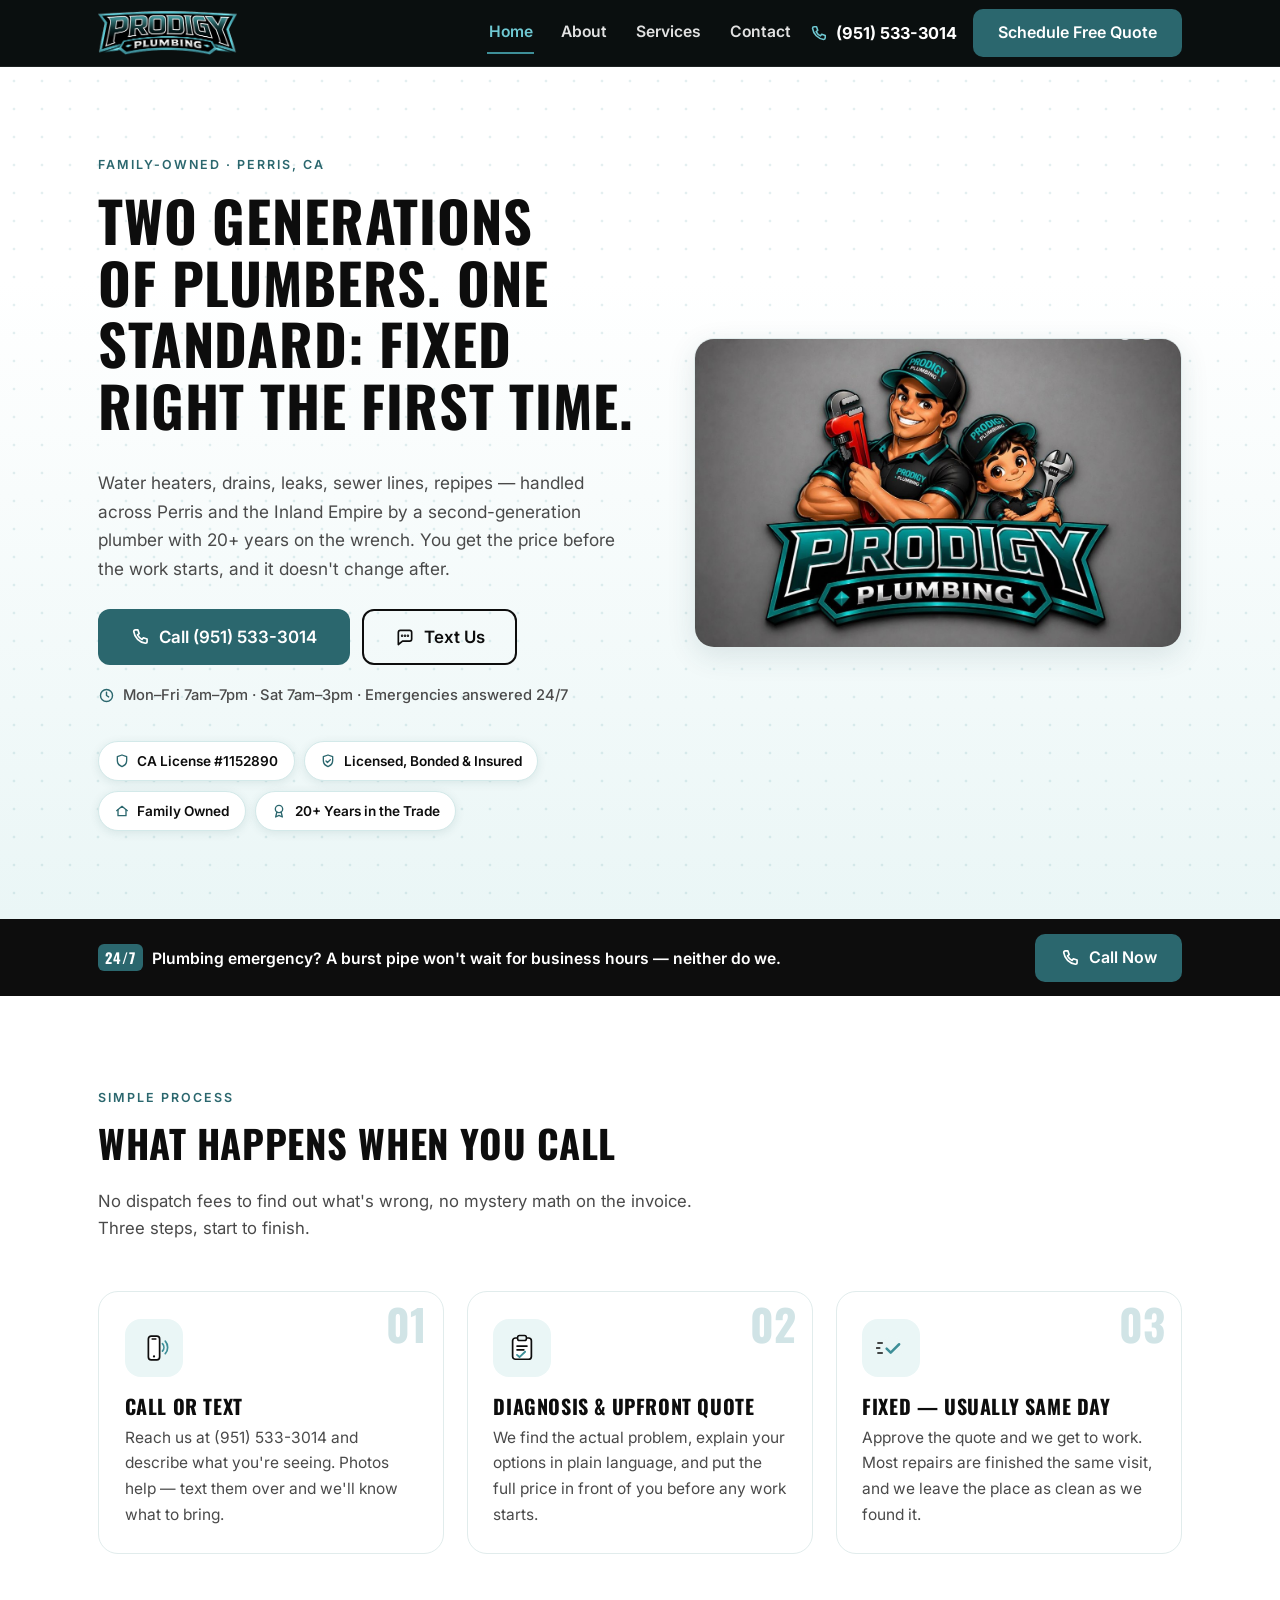
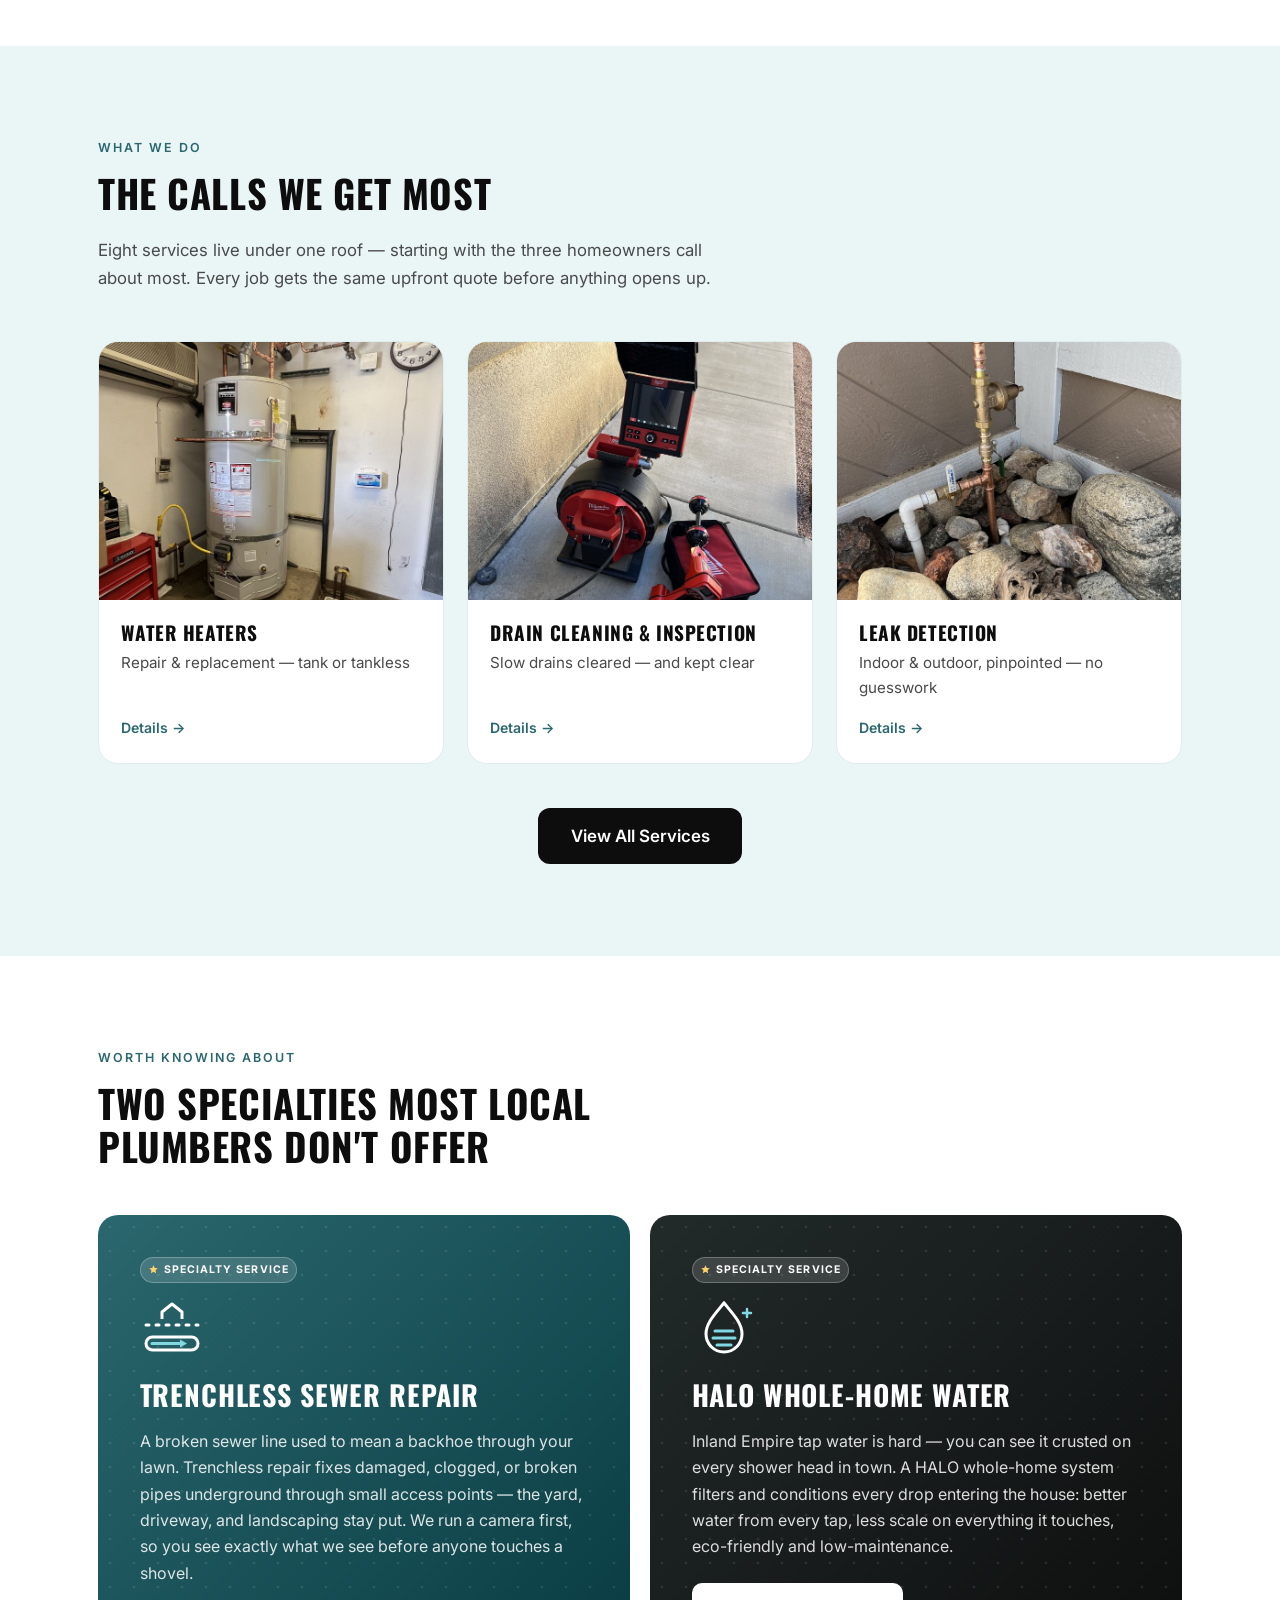
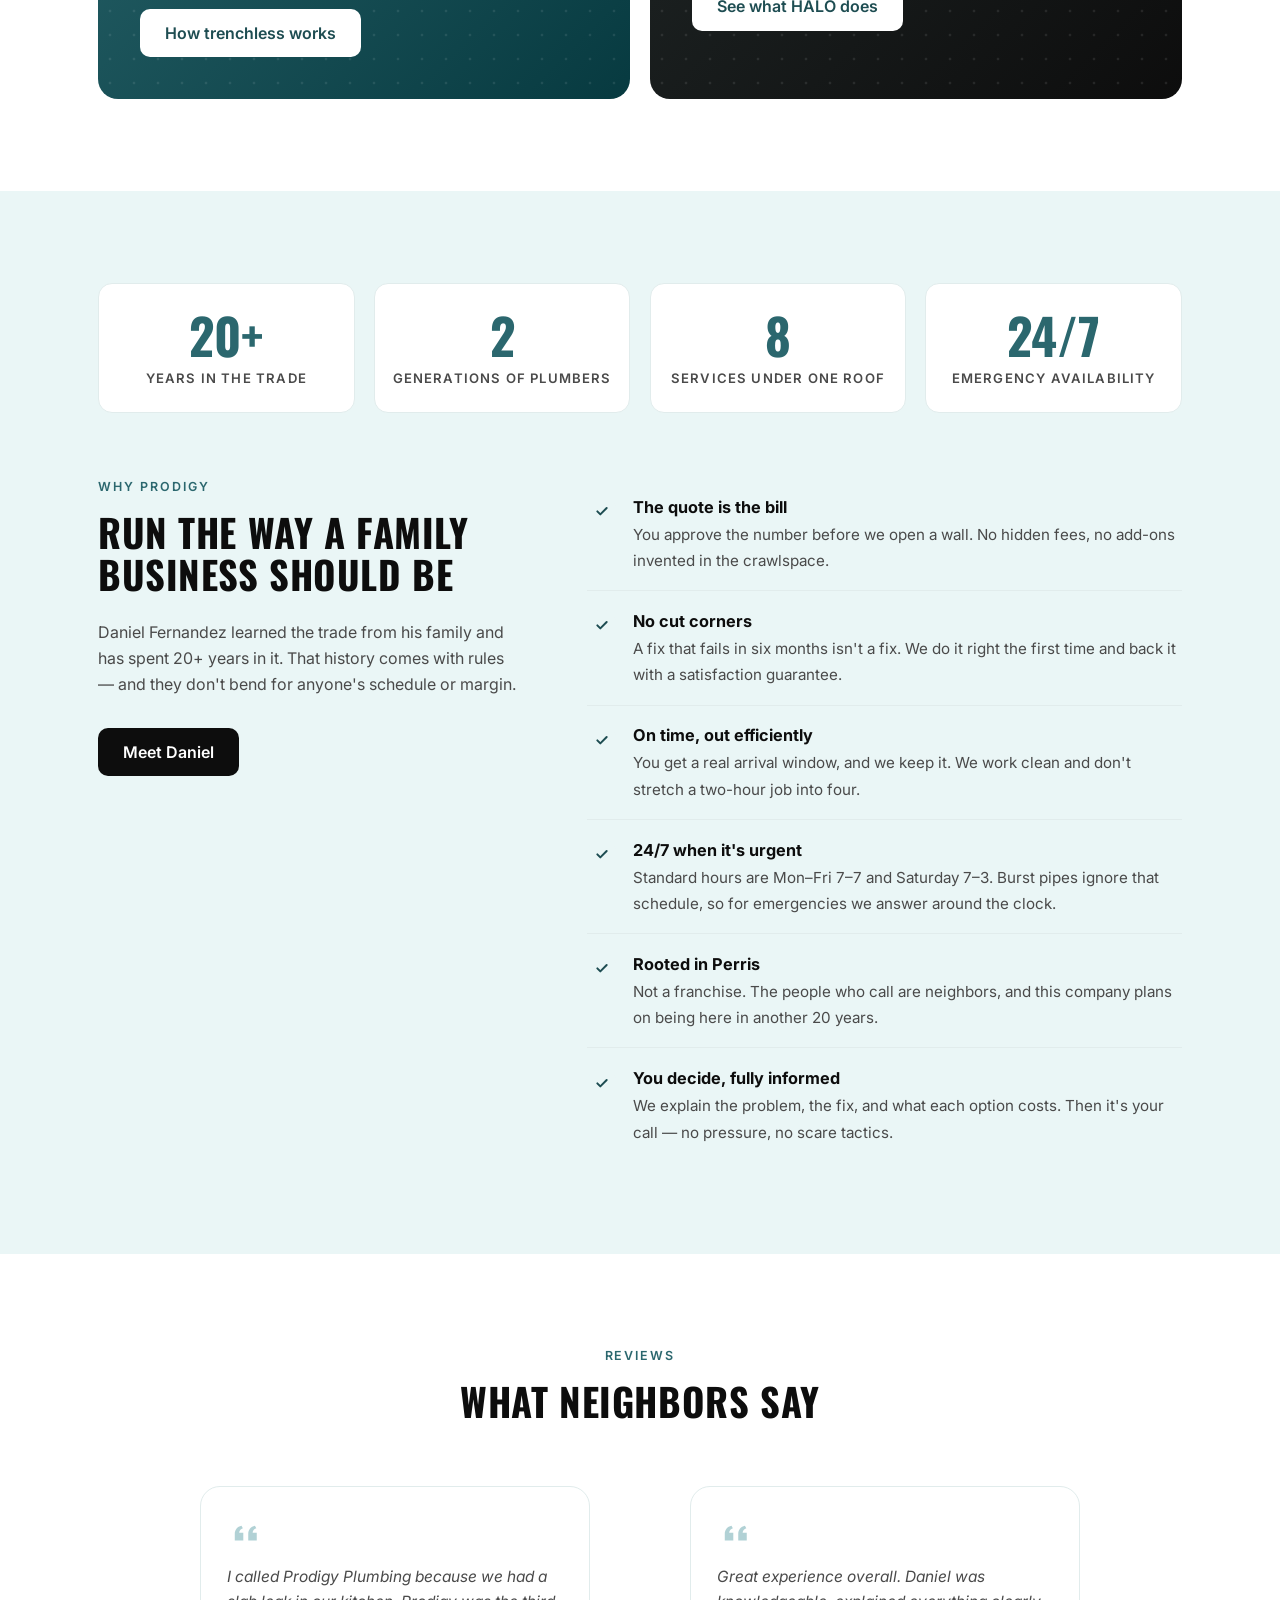
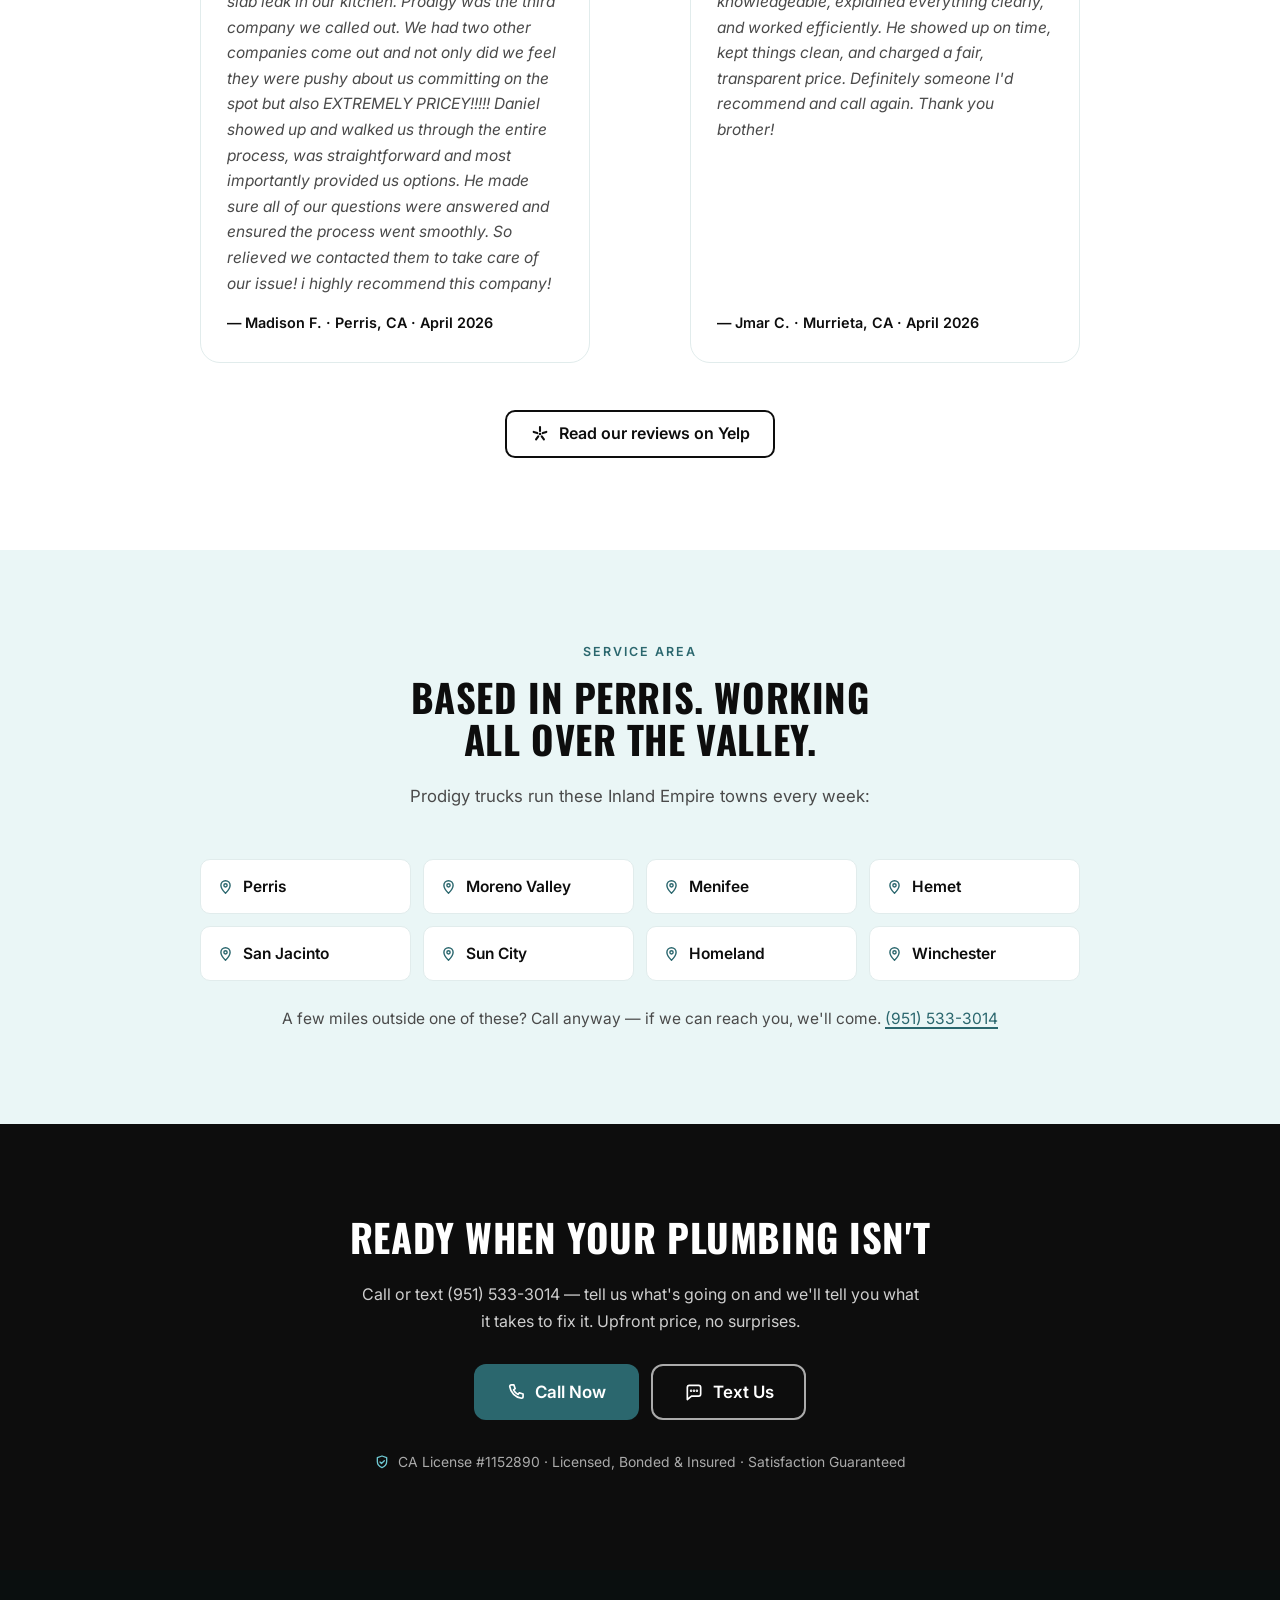
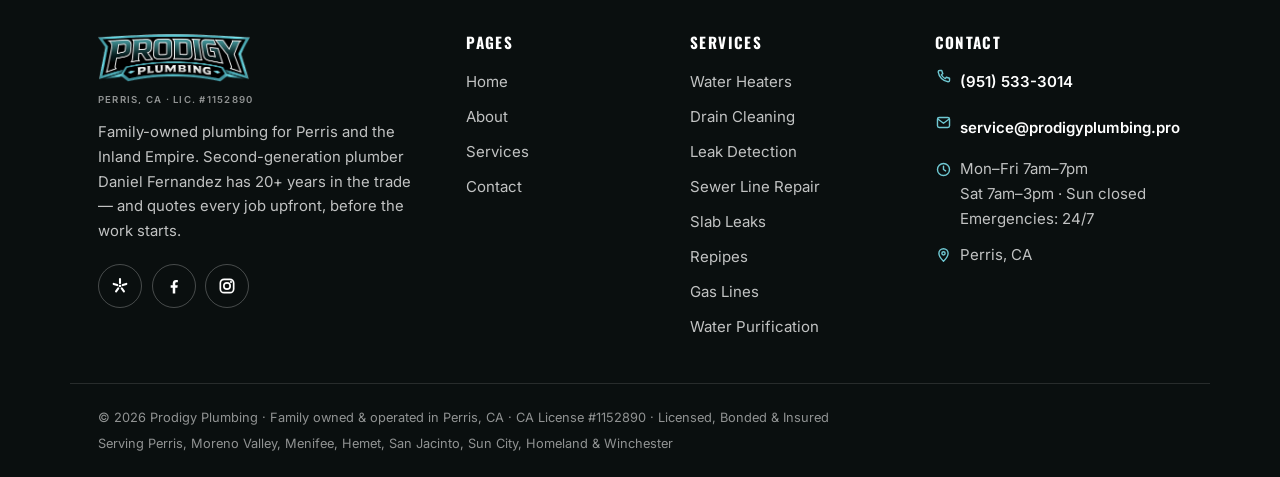
==== index.html @ 30e6ce86 "Replace hero SVG illustration with real mascot artwork; fix remaining light-blue spots Co-Authored-B" ====
<!doctype html>
<html lang="en" class="no-js">
<head>
  <meta charset="utf-8">
  <meta name="viewport" content="width=device-width, initial-scale=1">
  <script>document.documentElement.className = document.documentElement.className.replace(/\bno-js\b/, "js");</script>
  <title>Prodigy Plumbing | Plumber in Perris, CA &amp; the Inland Empire</title>
  <meta name="description" content="Family-owned plumbing in Perris, CA. Water heaters, drain cleaning, leak detection, trenchless sewer repair &amp; more across the Inland Empire. Upfront pricing, CA Lic. #1152890. Call or text (951) 533-3014.">
  <link rel="canonical" href="https://prodigyplumbing.pro/">
  <meta property="og:type" content="website">
  <meta property="og:site_name" content="Prodigy Plumbing">
  <meta property="og:title" content="Prodigy Plumbing | Plumber in Perris, CA &amp; the Inland Empire">
  <meta property="og:description" content="Family-owned plumbing in Perris, CA. Water heaters, drains, leaks, trenchless sewer repair &amp; HALO water systems. Upfront pricing. Call or text (951) 533-3014.">
  <meta property="og:url" content="https://prodigyplumbing.pro/">
  <meta property="og:image" content="https://prodigyplumbing.pro/assets/logo.png">
  <meta name="twitter:card" content="summary">
  <meta name="theme-color" content="#0a0f0f">
  <link rel="icon" type="image/svg+xml" href="assets/favicon.svg">
  <link rel="preconnect" href="https://fonts.googleapis.com">
  <link rel="preconnect" href="https://fonts.gstatic.com" crossorigin>
  <link href="https://fonts.googleapis.com/css2?family=Inter:wght@400;500;600&amp;family=Oswald:wght@700&amp;display=swap" rel="stylesheet">
  <link rel="stylesheet" href="assets/css/styles.css">
  <script src="assets/js/main.js" defer></script>
  <script type="application/ld+json">
  {
    "@context": "https://schema.org",
    "@type": "Plumber",
    "@id": "https://prodigyplumbing.pro/#business",
    "name": "Prodigy Plumbing",
    "url": "https://prodigyplumbing.pro/",
    "telephone": "+1-951-533-3014",
    "email": "service@prodigyplumbing.pro",
    "image": "https://prodigyplumbing.pro/assets/logo.png",
    "logo": "https://prodigyplumbing.pro/assets/logo.png",
    "description": "Family-owned plumbing company in Perris, CA. Second-generation plumber Daniel Fernandez brings 20+ years of experience to water heaters, drain cleaning, leak detection, trenchless sewer repair, slab leaks, repipes, gas lines, and HALO whole-home water purification across the Inland Empire. Licensed, bonded & insured. 24/7 emergency availability.",
    "founder": { "@type": "Person", "name": "Daniel Fernandez" },
    "address": {
      "@type": "PostalAddress",
      "addressLocality": "Perris",
      "addressRegion": "CA",
      "addressCountry": "US"
    },
    "areaServed": [
      { "@type": "City", "name": "Perris" },
      { "@type": "City", "name": "Moreno Valley" },
      { "@type": "City", "name": "Menifee" },
      { "@type": "City", "name": "Hemet" },
      { "@type": "City", "name": "San Jacinto" },
      { "@type": "City", "name": "Sun City" },
      { "@type": "City", "name": "Homeland" },
      { "@type": "City", "name": "Winchester" }
    ],
    "openingHoursSpecification": [
      {
        "@type": "OpeningHoursSpecification",
        "dayOfWeek": ["Monday", "Tuesday", "Wednesday", "Thursday", "Friday"],
        "opens": "07:00",
        "closes": "19:00"
      },
      {
        "@type": "OpeningHoursSpecification",
        "dayOfWeek": "Saturday",
        "opens": "07:00",
        "closes": "15:00"
      }
    ],
    "identifier": {
      "@type": "PropertyValue",
      "name": "California Contractor License",
      "value": "1152890"
    },
    "sameAs": [
      "https://yelp.to/4Vf3LQ-yhP",
      "https://www.facebook.com/profile.php?id=61567606203307",
      "https://www.instagram.com/_prodigy_plumbing"
    ]
  }
  </script>
</head>
<body>
<a class="skip-link" href="#main">Skip to content</a>

<header class="site-header">
  <div class="container header-inner">
    <a class="brand" href="index.html">
      <span class="brand-badge"><img class="brand-logo" src="assets/logo.png" alt="Prodigy Plumbing logo" width="114" height="36" onload="this.closest('.brand').classList.add('has-logo')"></span>
      <svg class="brand-mark" viewBox="0 0 40 40" role="img" aria-hidden="true" focusable="false"><path d="M20 3c6.5 8 11.5 14.4 11.5 21A11.5 11.5 0 1 1 8.5 24C8.5 17.4 13.5 11 20 3z" fill="#3e8f98"/><path d="M15.5 24.5a5 5 0 0 0 4.5 5" fill="none" stroke="#EAF6F6" stroke-width="2.6" stroke-linecap="round"/></svg>
      <span class="brand-text">
        <span class="brand-name">Prodigy <b>Plumbing</b></span>
        <span class="brand-sub">Perris, CA · Lic. #1152890</span>
      </span>
    </a>

    <nav class="site-nav" id="site-nav" aria-label="Main navigation">
      <ul>
        <li><a class="nav-link" href="index.html" aria-current="page">Home</a></li>
        <li><a class="nav-link" href="about.html">About</a></li>
        <li><a class="nav-link" href="services.html">Services</a></li>
        <li><a class="nav-link" href="contact.html">Contact</a></li>
      </ul>
      <div class="nav-cta-group">
        <a class="btn btn--teal btn--lg" href="tel:9515333014">
          <svg viewBox="0 0 24 24" fill="none" stroke="currentColor" stroke-width="2" stroke-linecap="round" stroke-linejoin="round" aria-hidden="true"><path d="M6.5 3.5h3l1.5 4.5-2 1.5a12.5 12.5 0 0 0 5.5 5.5l1.5-2 4.5 1.5v3a2 2 0 0 1-2 2A16.5 16.5 0 0 1 4.5 5.5a2 2 0 0 1 2-2z"/></svg>
          Call (951) 533-3014
        </a>
        <a class="btn btn--ghost btn--lg" href="contact.html#get-quote">Schedule Free Quote</a>
      </div>
    </nav>

    <a class="header-phone" href="tel:9515333014">
      <svg viewBox="0 0 24 24" fill="none" stroke="currentColor" stroke-width="2" stroke-linecap="round" stroke-linejoin="round" aria-hidden="true"><path d="M6.5 3.5h3l1.5 4.5-2 1.5a12.5 12.5 0 0 0 5.5 5.5l1.5-2 4.5 1.5v3a2 2 0 0 1-2 2A16.5 16.5 0 0 1 4.5 5.5a2 2 0 0 1 2-2z"/></svg>
      (951) 533-3014
    </a>
    <a class="btn btn--teal header-quote" href="contact.html#get-quote">Schedule Free Quote</a>
    <a class="header-phone--mobile" href="tel:9515333014" aria-label="Call Prodigy Plumbing at (951) 533-3014">
      <svg viewBox="0 0 24 24" fill="none" stroke="currentColor" stroke-width="2" stroke-linecap="round" stroke-linejoin="round" aria-hidden="true"><path d="M6.5 3.5h3l1.5 4.5-2 1.5a12.5 12.5 0 0 0 5.5 5.5l1.5-2 4.5 1.5v3a2 2 0 0 1-2 2A16.5 16.5 0 0 1 4.5 5.5a2 2 0 0 1 2-2z"/></svg>
    </a>
    <button class="nav-toggle" type="button" aria-expanded="false" aria-controls="site-nav">
      <span class="bar"></span><span class="bar"></span><span class="bar"></span>
      <span class="visually-hidden">Menu</span>
    </button>
  </div>
</header>

<main id="main">

  <!-- 1. Hero -->
  <section class="hero">
    <div class="container hero-grid">
      <div>
        <span class="eyebrow">Family-owned · Perris, CA</span>
        <h1>Two generations of plumbers. One standard: fixed right the first time.</h1>
        <p class="hero-sub">Water heaters, drains, leaks, sewer lines, repipes — handled across Perris and the Inland Empire by a second-generation plumber with 20+ years on the wrench. You get the price before the work starts, and it doesn't change after.</p>
        <div class="hero-ctas">
          <a class="btn btn--teal btn--lg" href="tel:9515333014">
            <svg viewBox="0 0 24 24" fill="none" stroke="currentColor" stroke-width="2" stroke-linecap="round" stroke-linejoin="round" aria-hidden="true"><path d="M6.5 3.5h3l1.5 4.5-2 1.5a12.5 12.5 0 0 0 5.5 5.5l1.5-2 4.5 1.5v3a2 2 0 0 1-2 2A16.5 16.5 0 0 1 4.5 5.5a2 2 0 0 1 2-2z"/></svg>
            Call (951) 533-3014
          </a>
          <a class="btn btn--ghost btn--lg" href="sms:9515333014">
            <svg viewBox="0 0 24 24" fill="none" stroke="currentColor" stroke-width="2" stroke-linecap="round" stroke-linejoin="round" aria-hidden="true"><path d="M20 14.5a2.5 2.5 0 0 1-2.5 2.5H9l-5 4V6.5A2.5 2.5 0 0 1 6.5 4h11A2.5 2.5 0 0 1 20 6.5z"/><circle cx="8.5" cy="10.5" r="0.5" fill="currentColor"/><circle cx="12" cy="10.5" r="0.5" fill="currentColor"/><circle cx="15.5" cy="10.5" r="0.5" fill="currentColor"/></svg>
            Text Us
          </a>
        </div>
        <p class="hero-hours">
          <svg viewBox="0 0 24 24" fill="none" stroke="currentColor" stroke-width="2" stroke-linecap="round" stroke-linejoin="round" aria-hidden="true"><circle cx="12" cy="12" r="8.5"/><path d="M12 7.5V12l3 2"/></svg>
          Mon–Fri 7am–7pm · Sat 7am–3pm · Emergencies answered 24/7
        </p>
        <ul class="trust-row" role="list">
          <li class="trust-badge"><svg viewBox="0 0 24 24" fill="none" stroke="currentColor" stroke-width="2" stroke-linecap="round" stroke-linejoin="round" aria-hidden="true"><path d="M12 3l7 2.6v5.8c0 4.4-3 7.6-7 9-4-1.4-7-4.6-7-9V5.6z"/></svg>CA License #1152890</li>
          <li class="trust-badge"><svg viewBox="0 0 24 24" fill="none" stroke="currentColor" stroke-width="2" stroke-linecap="round" stroke-linejoin="round" aria-hidden="true"><path d="M12 3l7 2.6v5.8c0 4.4-3 7.6-7 9-4-1.4-7-4.6-7-9V5.6z"/><path d="M9 12l2.2 2.2L15.5 10"/></svg>Licensed, Bonded &amp; Insured</li>
          <li class="trust-badge"><svg viewBox="0 0 24 24" fill="none" stroke="currentColor" stroke-width="2" stroke-linecap="round" stroke-linejoin="round" aria-hidden="true"><path d="M4 11.5 12 5l8 6.5"/><path d="M6 10.5V19h12v-8.5"/></svg>Family Owned</li>
          <li class="trust-badge"><svg viewBox="0 0 24 24" fill="none" stroke="currentColor" stroke-width="2" stroke-linecap="round" stroke-linejoin="round" aria-hidden="true"><circle cx="12" cy="9" r="5.5"/><path d="M8.8 13.5 7 21l5-2.5 5 2.5-1.8-7.5"/></svg>20+ Years in the Trade</li>
        </ul>
      </div>

      <div class="hero-art hero-art--photo">
        <img src="assets/photos/home.jpg" alt="The Prodigy Plumbing mascot artwork — a father-and-son plumber duo holding wrenches, above the Prodigy Plumbing wordmark" width="1200" height="759">
      </div>
    </div>
  </section>

  <!-- 2. Emergency banner strip -->
  <section class="emergency" aria-label="24/7 emergency service">
    <div class="container emergency-inner">
      <p><span class="chip">24/7</span> Plumbing emergency? A burst pipe won't wait for business hours — neither do we.</p>
      <a class="btn btn--teal" href="tel:9515333014">
        <svg viewBox="0 0 24 24" fill="none" stroke="currentColor" stroke-width="2" stroke-linecap="round" stroke-linejoin="round" aria-hidden="true"><path d="M6.5 3.5h3l1.5 4.5-2 1.5a12.5 12.5 0 0 0 5.5 5.5l1.5-2 4.5 1.5v3a2 2 0 0 1-2 2A16.5 16.5 0 0 1 4.5 5.5a2 2 0 0 1 2-2z"/></svg>
        Call Now
      </a>
    </div>
  </section>

  <!-- 3. How it works -->
  <section class="section">
    <div class="container">
      <div class="section-head reveal">
        <span class="eyebrow">Simple process</span>
        <h2>What happens when you call</h2>
        <p class="lede">No dispatch fees to find out what's wrong, no mystery math on the invoice. Three steps, start to finish.</p>
      </div>
      <div class="steps" data-stagger>
        <article class="step reveal">
          <div class="step-icon">
            <svg viewBox="0 0 48 48" fill="none" role="img" aria-label="Phone with signal waves" focusable="false"><rect x="15" y="5" width="18" height="38" rx="4.5" fill="#fff" stroke="#0D0D0D" stroke-width="2.75"/><path d="M21 9.5h6" stroke="#0D0D0D" stroke-width="2.5" stroke-linecap="round"/><circle cx="24" cy="37.5" r="1.8" fill="#0D0D0D"/><path d="M37.5 17a9 9 0 0 1 0 12" stroke="#3e8f98" stroke-width="2.75" stroke-linecap="round"/><path d="M42 13a15 15 0 0 1 0 20" stroke="#3e8f98" stroke-width="2.75" stroke-linecap="round"/></svg>
          </div>
          <h3>Call or text</h3>
          <p>Reach us at (951) 533-3014 and describe what you're seeing. Photos help — text them over and we'll know what to bring.</p>
        </article>
        <article class="step reveal">
          <div class="step-icon">
            <svg viewBox="0 0 48 48" fill="none" role="img" aria-label="Clipboard with a written quote and checkmark" focusable="false"><rect x="9" y="8" width="30" height="34" rx="4.5" fill="#fff" stroke="#0D0D0D" stroke-width="2.75"/><rect x="17" y="4" width="14" height="8" rx="3" fill="#EAF6F6" stroke="#0D0D0D" stroke-width="2.5"/><path d="M16 21h16M16 27h11" stroke="#0D0D0D" stroke-width="2.5" stroke-linecap="round"/><path d="M16 35l4 3.5 9-8.5" stroke="#3e8f98" stroke-width="3" stroke-linecap="round" stroke-linejoin="round"/></svg>
          </div>
          <h3>Diagnosis &amp; upfront quote</h3>
          <p>We find the actual problem, explain your options in plain language, and put the full price in front of you before any work starts.</p>
        </article>
        <article class="step reveal">
          <div class="step-icon">
            <svg viewBox="0 0 48 48" fill="none" role="img" aria-label="Checkmark with motion lines for a fast fix" focusable="false"><circle cx="26" cy="24" r="18" fill="#EAF6F6"/><path d="M17 25l6.5 6.5L37 18" stroke="#3e8f98" stroke-width="4" stroke-linecap="round" stroke-linejoin="round"/><path d="M3 16h7M1 24h5M3 32h7" stroke="#0D0D0D" stroke-width="2.5" stroke-linecap="round"/></svg>
          </div>
          <h3>Fixed — usually same day</h3>
          <p>Approve the quote and we get to work. Most repairs are finished the same visit, and we leave the place as clean as we found it.</p>
        </article>
      </div>
    </div>
  </section>

  <!-- 4. Services preview: 3 featured, link out to the rest -->
  <section class="section section--mint">
    <div class="container">
      <div class="section-head reveal">
        <span class="eyebrow">What we do</span>
        <h2>The calls we get most</h2>
        <p class="lede">Eight services live under one roof — starting with the three homeowners call about most. Every job gets the same upfront quote before anything opens up.</p>
      </div>
      <div class="svc-feature-grid" data-stagger>
        <a class="svc-feature-card reveal" href="services.html#water-heaters">
          <span class="svc-feature-photo"><img src="assets/photos/water-heaters.jpg" alt="Water heater installed by Prodigy Plumbing" loading="lazy"></span>
          <span class="svc-feature-body">
            <h3>Water Heaters</h3>
            <p>Repair &amp; replacement — tank or tankless</p>
            <span class="svc-more">Details →</span>
          </span>
        </a>
        <a class="svc-feature-card reveal" href="services.html#drain-cleaning">
          <span class="svc-feature-photo"><img src="assets/photos/drain-cleaning.jpg" alt="Drain cleaning job by Prodigy Plumbing" loading="lazy"></span>
          <span class="svc-feature-body">
            <h3>Drain Cleaning &amp; Inspection</h3>
            <p>Slow drains cleared — and kept clear</p>
            <span class="svc-more">Details →</span>
          </span>
        </a>
        <a class="svc-feature-card reveal" href="services.html#leak-detection">
          <span class="svc-feature-photo"><img src="assets/photos/leak-detection.jpg" alt="Leak detection work by Prodigy Plumbing" loading="lazy"></span>
          <span class="svc-feature-body">
            <h3>Leak Detection</h3>
            <p>Indoor &amp; outdoor, pinpointed — no guesswork</p>
            <span class="svc-more">Details →</span>
          </span>
        </a>
      </div>
      <p class="svc-viewall reveal"><a class="btn btn--ink btn--lg" href="services.html">View All Services</a></p>
    </div>
  </section>

  <!-- 5. Specialty callout -->
  <section class="section">
    <div class="container">
      <div class="section-head reveal">
        <span class="eyebrow">Worth knowing about</span>
        <h2>Two specialties most local plumbers don't offer</h2>
      </div>
      <div class="specialty-grid" data-stagger>
        <article class="specialty-card specialty-card--teal reveal">
          <span class="badge-specialty"><svg viewBox="0 0 24 24" fill="currentColor" aria-hidden="true"><path d="M12 2.5l2.8 6 6.5.8-4.8 4.4 1.3 6.4L12 17l-5.8 3.1 1.3-6.4L2.7 9.3l6.5-.8z"/></svg>Specialty service</span>
          <svg class="specialty-icon" viewBox="0 0 64 64" fill="none" role="img" aria-label="Trenchless sewer repair under an intact lawn" focusable="false"><path d="M22 20v-7l10-8 10 8v7" fill="none" stroke="#fff" stroke-width="3" stroke-linejoin="round"/><path d="M6 26h52" stroke="#fff" stroke-width="3" stroke-linecap="round" stroke-dasharray="3 7"/><rect x="6" y="38" width="52" height="13" rx="6.5" fill="none" stroke="#fff" stroke-width="3"/><path d="M12 44.5h28" stroke="#7fd8e2" stroke-width="3" stroke-linecap="round"/><path d="M40 40.5l7 4-7 4z" fill="#7fd8e2"/></svg>
          <h3>Trenchless Sewer Repair</h3>
          <p>A broken sewer line used to mean a backhoe through your lawn. Trenchless repair fixes damaged, clogged, or broken pipes underground through small access points — the yard, driveway, and landscaping stay put. We run a camera first, so you see exactly what we see before anyone touches a shovel.</p>
          <a class="btn btn--white" href="services.html#sewer-line">How trenchless works</a>
        </article>
        <article class="specialty-card specialty-card--ink reveal">
          <span class="badge-specialty"><svg viewBox="0 0 24 24" fill="currentColor" aria-hidden="true"><path d="M12 2.5l2.8 6 6.5.8-4.8 4.4 1.3 6.4L12 17l-5.8 3.1 1.3-6.4L2.7 9.3l6.5-.8z"/></svg>Specialty service</span>
          <svg class="specialty-icon" viewBox="0 0 64 64" fill="none" role="img" aria-label="Whole-home water filtration droplet" focusable="false"><path d="M32 4C41 15 50 24 50 35a18 18 0 1 1-36 0C14 24 23 15 32 4z" fill="none" stroke="#fff" stroke-width="3"/><path d="M23 32h18M21 39h22M25 46h14" stroke="#7fd8e2" stroke-width="3" stroke-linecap="round"/><path d="M55 10v8M51 14h8" stroke="#7fd8e2" stroke-width="2.5" stroke-linecap="round"/></svg>
          <h3>HALO Whole-Home Water</h3>
          <p>Inland Empire tap water is hard — you can see it crusted on every shower head in town. A HALO whole-home system filters and conditions every drop entering the house: better water from every tap, less scale on everything it touches, eco-friendly and low-maintenance.</p>
          <a class="btn btn--white" href="services.html#water-purification">See what HALO does</a>
        </article>
      </div>
    </div>
  </section>

  <!-- 6. Why choose us / stats -->
  <section class="section section--mint">
    <div class="container">
      <div class="stats" data-stagger>
        <div class="stat reveal"><span class="stat-num" data-count="20" data-suffix="+">20+</span><span class="stat-label">Years in the trade</span></div>
        <div class="stat reveal"><span class="stat-num" data-count="2">2</span><span class="stat-label">Generations of plumbers</span></div>
        <div class="stat reveal"><span class="stat-num" data-count="8">8</span><span class="stat-label">Services under one roof</span></div>
        <div class="stat reveal"><span class="stat-num">24/7</span><span class="stat-label">Emergency availability</span></div>
      </div>

      <div class="why-grid" style="margin-top: clamp(2.5rem, 6vw, 4rem);">
        <div class="reveal">
          <span class="eyebrow">Why Prodigy</span>
          <h2>Run the way a family business should be</h2>
          <p class="lede" style="color: var(--grey);">Daniel Fernandez learned the trade from his family and has spent 20+ years in it. That history comes with rules — and they don't bend for anyone's schedule or margin.</p>
          <a class="btn btn--ink" href="about.html" style="margin-top: 0.9rem;">Meet Daniel</a>
        </div>
        <ul class="why-list" data-stagger>
          <li class="why-item reveal">
            <span class="why-check"><svg viewBox="0 0 24 24" fill="none" stroke="currentColor" stroke-width="3" stroke-linecap="round" stroke-linejoin="round" aria-hidden="true"><path d="M5 12.5l4.5 4.5L19 7.5"/></svg></span>
            <div><b>The quote is the bill</b><span>You approve the number before we open a wall. No hidden fees, no add-ons invented in the crawlspace.</span></div>
          </li>
          <li class="why-item reveal">
            <span class="why-check"><svg viewBox="0 0 24 24" fill="none" stroke="currentColor" stroke-width="3" stroke-linecap="round" stroke-linejoin="round" aria-hidden="true"><path d="M5 12.5l4.5 4.5L19 7.5"/></svg></span>
            <div><b>No cut corners</b><span>A fix that fails in six months isn't a fix. We do it right the first time and back it with a satisfaction guarantee.</span></div>
          </li>
          <li class="why-item reveal">
            <span class="why-check"><svg viewBox="0 0 24 24" fill="none" stroke="currentColor" stroke-width="3" stroke-linecap="round" stroke-linejoin="round" aria-hidden="true"><path d="M5 12.5l4.5 4.5L19 7.5"/></svg></span>
            <div><b>On time, out efficiently</b><span>You get a real arrival window, and we keep it. We work clean and don't stretch a two-hour job into four.</span></div>
          </li>
          <li class="why-item reveal">
            <span class="why-check"><svg viewBox="0 0 24 24" fill="none" stroke="currentColor" stroke-width="3" stroke-linecap="round" stroke-linejoin="round" aria-hidden="true"><path d="M5 12.5l4.5 4.5L19 7.5"/></svg></span>
            <div><b>24/7 when it's urgent</b><span>Standard hours are Mon–Fri 7–7 and Saturday 7–3. Burst pipes ignore that schedule, so for emergencies we answer around the clock.</span></div>
          </li>
          <li class="why-item reveal">
            <span class="why-check"><svg viewBox="0 0 24 24" fill="none" stroke="currentColor" stroke-width="3" stroke-linecap="round" stroke-linejoin="round" aria-hidden="true"><path d="M5 12.5l4.5 4.5L19 7.5"/></svg></span>
            <div><b>Rooted in Perris</b><span>Not a franchise. The people who call are neighbors, and this company plans on being here in another 20 years.</span></div>
          </li>
          <li class="why-item reveal">
            <span class="why-check"><svg viewBox="0 0 24 24" fill="none" stroke="currentColor" stroke-width="3" stroke-linecap="round" stroke-linejoin="round" aria-hidden="true"><path d="M5 12.5l4.5 4.5L19 7.5"/></svg></span>
            <div><b>You decide, fully informed</b><span>We explain the problem, the fix, and what each option costs. Then it's your call — no pressure, no scare tactics.</span></div>
          </li>
        </ul>
      </div>
    </div>
  </section>

  <!-- 7. Testimonials -->
  <section class="section">
    <div class="container">
      <div class="section-head section-head--center reveal">
        <span class="eyebrow">Reviews</span>
        <h2>What neighbors say</h2>
      </div>
      <div class="testi-grid" data-stagger>
        <figure class="testi-card reveal">
          <svg class="quote-mark" viewBox="0 0 24 24" fill="currentColor" aria-hidden="true"><path d="M10.2 7.5c-2.8.6-4.7 2.7-4.7 5.7V18h6v-5.5H8.6c.1-1.6 1-2.7 2.6-3.2zM19.7 7.5c-2.8.6-4.7 2.7-4.7 5.7V18h6v-5.5h-2.9c.1-1.6 1-2.7 2.6-3.2z"/></svg>
          <blockquote>I called Prodigy Plumbing because we had a slab leak in our kitchen. Prodigy was the third company we called out. We had two other companies come out and not only did we feel they were pushy about us committing on the spot but also EXTREMELY PRICEY!!!!! Daniel showed up and walked us through the entire process, was straightforward and most importantly provided us options. He made sure all of our questions were answered and ensured the process went smoothly. So relieved we contacted them to take care of our issue! i highly recommend this company!</blockquote>
          <figcaption>— Madison F. · Perris, CA · April 2026</figcaption>
        </figure>
        <figure class="testi-card reveal">
          <svg class="quote-mark" viewBox="0 0 24 24" fill="currentColor" aria-hidden="true"><path d="M10.2 7.5c-2.8.6-4.7 2.7-4.7 5.7V18h6v-5.5H8.6c.1-1.6 1-2.7 2.6-3.2zM19.7 7.5c-2.8.6-4.7 2.7-4.7 5.7V18h6v-5.5h-2.9c.1-1.6 1-2.7 2.6-3.2z"/></svg>
          <blockquote>Great experience overall. Daniel was knowledgeable, explained everything clearly, and worked efficiently. He showed up on time, kept things clean, and charged a fair, transparent price. Definitely someone I'd recommend and call again. Thank you brother!</blockquote>
          <figcaption>— Jmar C. · Murrieta, CA · April 2026</figcaption>
        </figure>
      </div>
      <p class="testi-note reveal">
        <a class="btn btn--ghost" href="https://yelp.to/4Vf3LQ-yhP" target="_blank" rel="noopener">
          <svg viewBox="0 0 24 24" fill="none" stroke="currentColor" stroke-width="2.5" stroke-linecap="round" aria-hidden="true"><path d="M12 8.5V3.5M15.3 10.9l4.3-1.4M14.1 14.8l2.6 3.7M9.9 14.8l-2.6 3.7M8.7 10.9L4.4 9.5"/><circle cx="12" cy="12" r="1.6" fill="currentColor" stroke="none"/></svg>
          Read our reviews on Yelp
        </a>
      </p>
    </div>
  </section>

  <!-- 8. Service area -->
  <section class="section section--mint">
    <div class="container">
      <div class="section-head section-head--center reveal">
        <span class="eyebrow">Service area</span>
        <h2>Based in Perris. Working all over the valley.</h2>
        <p class="lede">Prodigy trucks run these Inland Empire towns every week:</p>
      </div>
      <ul class="city-grid" role="list" data-stagger>
        <li class="city reveal"><svg viewBox="0 0 24 24" fill="none" stroke="currentColor" stroke-width="2" stroke-linecap="round" stroke-linejoin="round" aria-hidden="true"><path d="M12 21.5S5.5 15.6 5.5 10.4a6.5 6.5 0 0 1 13 0c0 5.2-6.5 11.1-6.5 11.1z"/><circle cx="12" cy="10.4" r="2.3"/></svg>Perris</li>
        <li class="city reveal"><svg viewBox="0 0 24 24" fill="none" stroke="currentColor" stroke-width="2" stroke-linecap="round" stroke-linejoin="round" aria-hidden="true"><path d="M12 21.5S5.5 15.6 5.5 10.4a6.5 6.5 0 0 1 13 0c0 5.2-6.5 11.1-6.5 11.1z"/><circle cx="12" cy="10.4" r="2.3"/></svg>Moreno Valley</li>
        <li class="city reveal"><svg viewBox="0 0 24 24" fill="none" stroke="currentColor" stroke-width="2" stroke-linecap="round" stroke-linejoin="round" aria-hidden="true"><path d="M12 21.5S5.5 15.6 5.5 10.4a6.5 6.5 0 0 1 13 0c0 5.2-6.5 11.1-6.5 11.1z"/><circle cx="12" cy="10.4" r="2.3"/></svg>Menifee</li>
        <li class="city reveal"><svg viewBox="0 0 24 24" fill="none" stroke="currentColor" stroke-width="2" stroke-linecap="round" stroke-linejoin="round" aria-hidden="true"><path d="M12 21.5S5.5 15.6 5.5 10.4a6.5 6.5 0 0 1 13 0c0 5.2-6.5 11.1-6.5 11.1z"/><circle cx="12" cy="10.4" r="2.3"/></svg>Hemet</li>
        <li class="city reveal"><svg viewBox="0 0 24 24" fill="none" stroke="currentColor" stroke-width="2" stroke-linecap="round" stroke-linejoin="round" aria-hidden="true"><path d="M12 21.5S5.5 15.6 5.5 10.4a6.5 6.5 0 0 1 13 0c0 5.2-6.5 11.1-6.5 11.1z"/><circle cx="12" cy="10.4" r="2.3"/></svg>San Jacinto</li>
        <li class="city reveal"><svg viewBox="0 0 24 24" fill="none" stroke="currentColor" stroke-width="2" stroke-linecap="round" stroke-linejoin="round" aria-hidden="true"><path d="M12 21.5S5.5 15.6 5.5 10.4a6.5 6.5 0 0 1 13 0c0 5.2-6.5 11.1-6.5 11.1z"/><circle cx="12" cy="10.4" r="2.3"/></svg>Sun City</li>
        <li class="city reveal"><svg viewBox="0 0 24 24" fill="none" stroke="currentColor" stroke-width="2" stroke-linecap="round" stroke-linejoin="round" aria-hidden="true"><path d="M12 21.5S5.5 15.6 5.5 10.4a6.5 6.5 0 0 1 13 0c0 5.2-6.5 11.1-6.5 11.1z"/><circle cx="12" cy="10.4" r="2.3"/></svg>Homeland</li>
        <li class="city reveal"><svg viewBox="0 0 24 24" fill="none" stroke="currentColor" stroke-width="2" stroke-linecap="round" stroke-linejoin="round" aria-hidden="true"><path d="M12 21.5S5.5 15.6 5.5 10.4a6.5 6.5 0 0 1 13 0c0 5.2-6.5 11.1-6.5 11.1z"/><circle cx="12" cy="10.4" r="2.3"/></svg>Winchester</li>
      </ul>
      <p class="area-note reveal">A few miles outside one of these? Call anyway — if we can reach you, we'll come. <a href="tel:9515333014">(951) 533-3014</a></p>
    </div>
  </section>

  <!-- 9. Final CTA band -->
  <section class="section section--dark cta-band">
    <div class="container reveal">
      <h2>Ready when your plumbing isn't</h2>
      <p class="lede">Call or text (951) 533-3014 — tell us what's going on and we'll tell you what it takes to fix it. Upfront price, no surprises.</p>
      <div class="hero-ctas">
        <a class="btn btn--teal btn--lg" href="tel:9515333014">
          <svg viewBox="0 0 24 24" fill="none" stroke="currentColor" stroke-width="2" stroke-linecap="round" stroke-linejoin="round" aria-hidden="true"><path d="M6.5 3.5h3l1.5 4.5-2 1.5a12.5 12.5 0 0 0 5.5 5.5l1.5-2 4.5 1.5v3a2 2 0 0 1-2 2A16.5 16.5 0 0 1 4.5 5.5a2 2 0 0 1 2-2z"/></svg>
          Call Now
        </a>
        <a class="btn btn--outline-white btn--lg" href="sms:9515333014">
          <svg viewBox="0 0 24 24" fill="none" stroke="currentColor" stroke-width="2" stroke-linecap="round" stroke-linejoin="round" aria-hidden="true"><path d="M20 14.5a2.5 2.5 0 0 1-2.5 2.5H9l-5 4V6.5A2.5 2.5 0 0 1 6.5 4h11A2.5 2.5 0 0 1 20 6.5z"/><circle cx="8.5" cy="10.5" r="0.5" fill="currentColor"/><circle cx="12" cy="10.5" r="0.5" fill="currentColor"/><circle cx="15.5" cy="10.5" r="0.5" fill="currentColor"/></svg>
          Text Us
        </a>
      </div>
      <p class="cta-license">
        <svg viewBox="0 0 24 24" fill="none" stroke="currentColor" stroke-width="2" stroke-linecap="round" stroke-linejoin="round" aria-hidden="true"><path d="M12 3l7 2.6v5.8c0 4.4-3 7.6-7 9-4-1.4-7-4.6-7-9V5.6z"/><path d="M9 12l2.2 2.2L15.5 10"/></svg>
        CA License #1152890 · Licensed, Bonded &amp; Insured · Satisfaction Guaranteed
      </p>
    </div>
  </section>
</main>

<footer class="site-footer">
  <div class="container footer-grid">
    <div class="footer-brand">
      <a class="brand" href="index.html">
        <span class="brand-badge"><img class="brand-logo" src="assets/logo.png" alt="Prodigy Plumbing logo" width="114" height="36" onload="this.closest('.brand').classList.add('has-logo')"></span>
        <svg class="brand-mark" viewBox="0 0 40 40" aria-hidden="true" focusable="false"><path d="M20 3c6.5 8 11.5 14.4 11.5 21A11.5 11.5 0 1 1 8.5 24C8.5 17.4 13.5 11 20 3z" fill="#3e8f98"/><path d="M15.5 24.5a5 5 0 0 0 4.5 5" fill="none" stroke="#EAF6F6" stroke-width="2.6" stroke-linecap="round"/></svg>
        <span class="brand-text">
          <span class="brand-name">Prodigy <b>Plumbing</b></span>
          <span class="brand-sub">Perris, CA · Lic. #1152890</span>
        </span>
      </a>
      <p>Family-owned plumbing for Perris and the Inland Empire. Second-generation plumber Daniel Fernandez has 20+ years in the trade — and quotes every job upfront, before the work starts.</p>
      <div class="social">
        <a href="https://yelp.to/4Vf3LQ-yhP" target="_blank" rel="noopener" aria-label="Prodigy Plumbing on Yelp">
          <svg viewBox="0 0 24 24" fill="none" stroke="currentColor" stroke-width="2.5" stroke-linecap="round" aria-hidden="true"><path d="M12 8.5V3.5M15.3 10.9l4.3-1.4M14.1 14.8l2.6 3.7M9.9 14.8l-2.6 3.7M8.7 10.9L4.4 9.5"/><circle cx="12" cy="12" r="1.6" fill="currentColor" stroke="none"/></svg>
        </a>
        <a href="https://www.facebook.com/profile.php?id=61567606203307" target="_blank" rel="noopener" aria-label="Prodigy Plumbing on Facebook">
          <svg viewBox="0 0 24 24" fill="currentColor" aria-hidden="true"><path d="M13.5 21v-7h2.6l.4-3h-3V9.1c0-.9.3-1.6 1.7-1.6h1.4V4.8c-.3 0-1.2-.1-2.2-.1-2.2 0-3.9 1.4-3.9 4v2.3H8v3h2.5v7z"/></svg>
        </a>
        <a href="https://www.instagram.com/_prodigy_plumbing" target="_blank" rel="noopener" aria-label="Prodigy Plumbing on Instagram">
          <svg viewBox="0 0 24 24" fill="none" stroke="currentColor" stroke-width="2" aria-hidden="true"><rect x="4" y="4" width="16" height="16" rx="4.5"/><circle cx="12" cy="12" r="3.8"/><circle cx="16.8" cy="7.2" r="1.3" fill="currentColor" stroke="none"/></svg>
        </a>
      </div>
    </div>

    <nav class="footer-col" aria-label="Footer pages">
      <h2 class="footer-h">Pages</h2>
      <ul>
        <li><a href="index.html">Home</a></li>
        <li><a href="about.html">About</a></li>
        <li><a href="services.html">Services</a></li>
        <li><a href="contact.html">Contact</a></li>
      </ul>
    </nav>

    <nav class="footer-col" aria-label="Footer services">
      <h2 class="footer-h">Services</h2>
      <ul>
        <li><a href="services.html#water-heaters">Water Heaters</a></li>
        <li><a href="services.html#drain-cleaning">Drain Cleaning</a></li>
        <li><a href="services.html#leak-detection">Leak Detection</a></li>
        <li><a href="services.html#sewer-line">Sewer Line Repair</a></li>
        <li><a href="services.html#slab-leaks">Slab Leaks</a></li>
        <li><a href="services.html#repipes">Repipes</a></li>
        <li><a href="services.html#gas-line">Gas Lines</a></li>
        <li><a href="services.html#water-purification">Water Purification</a></li>
      </ul>
    </nav>

    <div class="footer-col footer-contact">
      <h2 class="footer-h">Contact</h2>
      <p><svg viewBox="0 0 24 24" fill="none" stroke="currentColor" stroke-width="2" stroke-linecap="round" stroke-linejoin="round" aria-hidden="true"><path d="M6.5 3.5h3l1.5 4.5-2 1.5a12.5 12.5 0 0 0 5.5 5.5l1.5-2 4.5 1.5v3a2 2 0 0 1-2 2A16.5 16.5 0 0 1 4.5 5.5a2 2 0 0 1 2-2z"/></svg><a href="tel:9515333014">(951) 533-3014</a></p>
      <p><svg viewBox="0 0 24 24" fill="none" stroke="currentColor" stroke-width="2" stroke-linecap="round" stroke-linejoin="round" aria-hidden="true"><rect x="3.5" y="5" width="17" height="14" rx="2.5"/><path d="M4 7l8 6 8-6"/></svg><a href="mailto:service@prodigyplumbing.pro">service@prodigyplumbing.pro</a></p>
      <p><svg viewBox="0 0 24 24" fill="none" stroke="currentColor" stroke-width="2" stroke-linecap="round" stroke-linejoin="round" aria-hidden="true"><circle cx="12" cy="12" r="8.5"/><path d="M12 7.5V12l3 2"/></svg>Mon–Fri 7am–7pm<br>Sat 7am–3pm · Sun closed<br>Emergencies: 24/7</p>
      <p><svg viewBox="0 0 24 24" fill="none" stroke="currentColor" stroke-width="2" stroke-linecap="round" stroke-linejoin="round" aria-hidden="true"><path d="M12 21.5S5.5 15.6 5.5 10.4a6.5 6.5 0 0 1 13 0c0 5.2-6.5 11.1-6.5 11.1z"/><circle cx="12" cy="10.4" r="2.3"/></svg>Perris, CA</p>
    </div>
  </div>

  <div class="container footer-bottom">
    <p>© 2026 Prodigy Plumbing · Family owned &amp; operated in Perris, CA · CA License #1152890 · Licensed, Bonded &amp; Insured</p>
    <p>Serving Perris, Moreno Valley, Menifee, Hemet, San Jacinto, Sun City, Homeland &amp; Winchester</p>
  </div>
</footer>

<nav class="mobile-cta-bar" aria-label="Quick contact">
  <a class="mobile-cta mobile-cta--call" href="tel:9515333014">
    <svg viewBox="0 0 24 24" fill="none" stroke="currentColor" stroke-width="2" stroke-linecap="round" stroke-linejoin="round" aria-hidden="true"><path d="M6.5 3.5h3l1.5 4.5-2 1.5a12.5 12.5 0 0 0 5.5 5.5l1.5-2 4.5 1.5v3a2 2 0 0 1-2 2A16.5 16.5 0 0 1 4.5 5.5a2 2 0 0 1 2-2z"/></svg>
    Call Now
  </a>
  <a class="mobile-cta mobile-cta--text" href="sms:9515333014">
    <svg viewBox="0 0 24 24" fill="none" stroke="currentColor" stroke-width="2" stroke-linecap="round" stroke-linejoin="round" aria-hidden="true"><path d="M20 14.5a2.5 2.5 0 0 1-2.5 2.5H9l-5 4V6.5A2.5 2.5 0 0 1 6.5 4h11A2.5 2.5 0 0 1 20 6.5z"/><circle cx="8.5" cy="10.5" r="0.5" fill="currentColor"/><circle cx="12" cy="10.5" r="0.5" fill="currentColor"/><circle cx="15.5" cy="10.5" r="0.5" fill="currentColor"/></svg>
    Text Us
  </a>
</nav>

</body>
</html>
---- assets/css/styles.css ----
/* ==========================================================================
   Prodigy Plumbing — Perris, CA
   Flat CSS, no build step. Mobile-first.

   Palette (teal family sampled directly from assets/logo.png pixels — H186° S~40%):
     --teal        #3e8f98   brand accent — icons, graphics, large display text
     --teal-ink    #2b676e   buttons, links, small accent text (6.4:1 on white)
     --teal-deep   #1e4d52   hover states (9.4:1 on white)
     --ink         #0D0D0D   headings, dark bands
     --mint        #EAF6F6   alternating section backgrounds
     --grey        #4A4A4A   body text
   ========================================================================== */

:root {
  --teal: #3e8f98;
  --teal-ink: #2b676e;
  --teal-deep: #1e4d52;
  --ink: #0D0D0D;
  --ink-2: #171d1d;
  --white: #ffffff;
  --mint: #EAF6F6;
  --mint-deep: #d3e9e9;
  --grey: #4A4A4A;
  --line: #e1ecec;
  --font-head: "Oswald", "Arial Narrow", Impact, sans-serif;
  --font-body: "Inter", system-ui, -apple-system, "Segoe UI", Roboto, sans-serif;
  --r-sm: 8px;
  --r: 14px;
  --r-lg: 20px;
  --shadow: 0 8px 28px rgba(30, 77, 82, 0.12);
  --shadow-sm: 0 2px 10px rgba(30, 77, 82, 0.1);
  --header-h: 66px;
}

/* ---------- Reset / base ---------- */

*,
*::before,
*::after { box-sizing: border-box; }

html {
  -webkit-text-size-adjust: 100%;
  scroll-behavior: smooth;
}

body {
  margin: 0;
  font-family: var(--font-body);
  font-size: 1rem;
  line-height: 1.65;
  color: var(--ink);
  background: var(--white);
}

/* Room for the fixed call/text bar on phones */
@media (max-width: 899px) {
  body { padding-bottom: calc(62px + env(safe-area-inset-bottom, 0px)); }
}

img, svg { max-width: 100%; height: auto; vertical-align: middle; }

h1, h2, h3, h4 {
  font-family: var(--font-head);
  font-weight: 700;
  line-height: 1.1;
  text-transform: uppercase;
  letter-spacing: 0.015em;
  margin: 0 0 0.6em;
  text-wrap: balance;
}

h1 { font-size: clamp(2.15rem, 6.4vw, 3.5rem); }
h2 { font-size: clamp(1.65rem, 4.2vw, 2.4rem); }
h3 { font-size: 1.25rem; letter-spacing: 0.03em; }

p { margin: 0 0 1em; }
p:last-child { margin-bottom: 0; }

a { color: var(--teal-ink); text-decoration-thickness: 1.5px; text-underline-offset: 3px; }
a:hover { color: var(--teal-deep); }

ul { margin: 0; padding: 0; }

::selection { background: var(--teal); color: var(--white); }

:focus-visible {
  outline: 3px solid var(--teal);
  outline-offset: 2px;
  border-radius: 4px;
}

.container {
  width: 100%;
  max-width: 1140px;
  margin-inline: auto;
  padding-inline: clamp(1.1rem, 4vw, 1.75rem);
}

.visually-hidden {
  position: absolute !important;
  width: 1px; height: 1px;
  margin: -1px; padding: 0;
  overflow: hidden;
  clip: rect(0 0 0 0);
  white-space: nowrap;
  border: 0;
}

.skip-link {
  position: absolute;
  left: 1rem;
  top: -60px;
  z-index: 100;
  background: var(--ink);
  color: var(--white);
  padding: 0.7rem 1.2rem;
  border-radius: 0 0 var(--r-sm) var(--r-sm);
  font-weight: 600;
  text-decoration: none;
  transition: top 0.2s ease;
}
.skip-link:focus { top: 0; color: var(--white); }

/* ---------- Buttons ---------- */

.btn {
  display: inline-flex;
  align-items: center;
  justify-content: center;
  gap: 0.55rem;
  min-height: 48px;
  padding: 0.75rem 1.45rem;
  border: 2px solid transparent;
  border-radius: 10px;
  font-family: var(--font-body);
  font-size: 1rem;
  font-weight: 600;
  line-height: 1.2;
  text-decoration: none;
  cursor: pointer;
  transition: background-color 0.18s ease, color 0.18s ease, border-color 0.18s ease,
    transform 0.18s ease, box-shadow 0.18s ease;
}
.btn svg { flex: none; width: 20px; height: 20px; }
.btn:hover { transform: translateY(-2px); box-shadow: var(--shadow-sm); }
.btn:active { transform: translateY(0); }

.btn--teal { background: var(--teal-ink); color: var(--white); }
.btn--teal:hover { background: var(--teal-deep); color: var(--white); }

.btn--ink { background: var(--ink); color: var(--white); }
.btn--ink:hover { background: #000; color: var(--white); }

.btn--ghost { border-color: var(--ink); color: var(--ink); background: transparent; }
.btn--ghost:hover { background: var(--ink); color: var(--white); }

.btn--white { background: var(--white); color: var(--teal-deep); }
.btn--white:hover { background: var(--mint); color: var(--teal-deep); }

.btn--outline-white { border-color: rgba(255, 255, 255, 0.65); color: var(--white); background: transparent; }
.btn--outline-white:hover { background: var(--white); color: var(--ink); }

.btn--lg { min-height: 56px; padding: 0.95rem 1.9rem; font-size: 1.06rem; border-radius: 12px; }
.btn--sm { min-height: 44px; padding: 0.55rem 1.1rem; font-size: 0.92rem; }

/* ---------- Header ---------- */

.site-header {
  position: sticky;
  top: 0;
  z-index: 50;
  /* dark, matching the footer — the wordmark badge sits directly on it.
     (solid on purpose: backdrop-filter here would trap the fixed mobile nav drawer) */
  background: #0a0f0f;
  border-bottom: 1px solid rgba(255, 255, 255, 0.08);
  transition: box-shadow 0.25s ease;
}
.site-header.is-scrolled { box-shadow: 0 6px 20px rgba(0, 0, 0, 0.45); }

.header-inner {
  display: flex;
  align-items: center;
  gap: 1rem;
  min-height: var(--header-h);
}

.brand {
  display: flex;
  align-items: center;
  gap: 0.65rem;
  text-decoration: none;
  color: var(--white);
  margin-right: auto;
  min-width: 0;
}
/* Wordmark badge sits on a dark chip (the logo is drawn for dark grounds).
   Hidden until the image actually loads; the droplet + text lockup is the fallback. */
.brand-badge {
  display: none;
  align-items: center;
  flex: none;
}
.brand-logo { display: block; height: 44px; width: auto; }
.brand.has-logo .brand-badge { display: inline-flex; }
.brand.has-logo .brand-mark,
.brand.has-logo .brand-name { display: none; }
/* with the wordmark badge in place, the header brand is the badge alone;
   the license line stays visible in the footer, hero badges, and CTA bands */
.site-header .brand.has-logo .brand-sub { display: none; }
.brand-mark { width: 40px; height: 40px; flex: none; }

.site-footer .brand-logo { height: 48px; }
/* footer: license line sits under the badge, full width, never truncated */
.site-footer .brand.has-logo { flex-direction: column; align-items: flex-start; gap: 0.55rem; }

.brand-text { display: flex; flex-direction: column; line-height: 1; min-width: 0; }
.brand-name {
  font-family: var(--font-head);
  font-weight: 700;
  font-size: 1.18rem;
  text-transform: uppercase;
  letter-spacing: 0.03em;
  white-space: nowrap;
  overflow: hidden;
  text-overflow: ellipsis;
}
.brand-name b { color: #6fc8d2; font-weight: 700; }
.brand-sub {
  margin-top: 0.28rem;
  font-size: 0.6rem;
  font-weight: 600;
  letter-spacing: 0.13em;
  text-transform: uppercase;
  color: rgba(255, 255, 255, 0.6);
  white-space: nowrap;
  overflow: hidden;
  text-overflow: ellipsis;
}

/* Compact brand lockup on small phones so the header never overflows */
@media (max-width: 480px) {
  .header-inner { gap: 0.7rem; }
  .brand { gap: 0.5rem; }
  .site-header .brand-logo { height: 34px; }
  .brand-mark { width: 34px; height: 34px; }
  .brand-name { font-size: 1.02rem; }
  .brand-sub { font-size: 0.55rem; letter-spacing: 0.09em; }
}
@media (max-width: 350px) {
  .brand-name { font-size: 0.92rem; }
  .brand-sub { display: none; }
}

.header-phone {
  display: none;
  align-items: center;
  gap: 0.5rem;
  font-weight: 700;
  font-size: 1.02rem;
  color: var(--white);
  text-decoration: none;
  white-space: nowrap;
}
.header-phone svg { width: 19px; height: 19px; color: #6fc8d2; }
.header-phone:hover { color: #6fc8d2; }

.header-phone--mobile {
  display: inline-flex;
  align-items: center;
  justify-content: center;
  width: 46px;
  height: 46px;
  flex: none;
  border-radius: 12px;
  background: var(--teal-ink);
  color: var(--white);
}
.header-phone--mobile svg { width: 21px; height: 21px; }
.header-phone--mobile:hover { background: var(--teal-deep); color: var(--white); }

.header-quote { display: none; }

.nav-toggle {
  display: inline-flex;
  flex-direction: column;
  align-items: center;
  justify-content: center;
  gap: 5px;
  width: 46px;
  height: 46px;
  flex: none;
  border: 2px solid rgba(255, 255, 255, 0.65);
  border-radius: 12px;
  background: transparent;
  cursor: pointer;
  padding: 0;
}
.nav-toggle .bar {
  display: block;
  width: 20px;
  height: 2.5px;
  border-radius: 2px;
  background: var(--white);
  transition: transform 0.25s ease, opacity 0.2s ease;
}
.nav-toggle[aria-expanded="true"] .bar:nth-child(1) { transform: translateY(7.5px) rotate(45deg); }
.nav-toggle[aria-expanded="true"] .bar:nth-child(2) { opacity: 0; }
.nav-toggle[aria-expanded="true"] .bar:nth-child(3) { transform: translateY(-7.5px) rotate(-45deg); }

.site-nav {
  position: fixed;
  top: var(--header-h);
  left: 0;
  right: 0;
  bottom: 0;
  z-index: 49;
  background: #0c1313;
  padding: 0.75rem clamp(1.1rem, 4vw, 1.75rem) 2.5rem;
  overflow-y: auto;
  opacity: 0;
  visibility: hidden;
  transform: translateY(-10px);
  transition: opacity 0.22s ease, transform 0.22s ease, visibility 0.22s;
}
.site-nav.is-open { opacity: 1; visibility: visible; transform: none; }

.site-nav ul { list-style: none; }
.site-nav li { border-bottom: 1px solid rgba(255, 255, 255, 0.08); }
.site-nav a.nav-link {
  display: block;
  padding: 1rem 0.25rem;
  font-size: 1.12rem;
  font-weight: 600;
  color: rgba(255, 255, 255, 0.88);
  text-decoration: none;
}
.site-nav a.nav-link:hover { color: var(--white); }
.site-nav a.nav-link[aria-current="page"] { color: #6fc8d2; }

.nav-cta-group {
  display: grid;
  gap: 0.7rem;
  margin-top: 1.4rem;
}
/* the drawer is dark — ghost buttons switch to their white-outline form */
.nav-cta-group .btn--ghost { border-color: rgba(255, 255, 255, 0.65); color: var(--white); }
.nav-cta-group .btn--ghost:hover { background: var(--white); color: var(--ink); }

body.nav-locked { overflow: hidden; }

@media (min-width: 980px) {
  .nav-toggle,
  .header-phone--mobile { display: none; }

  .site-nav {
    position: static;
    opacity: 1;
    visibility: visible;
    transform: none;
    padding: 0;
    overflow: visible;
    background: transparent;
  }
  .site-nav ul { display: flex; gap: clamp(1rem, 2vw, 1.9rem); }
  .site-nav li { border: none; }
  .site-nav a.nav-link {
    padding: 0.45rem 0.1rem;
    font-size: 0.98rem;
    border-bottom: 2px solid transparent;
  }
  .site-nav a.nav-link:hover { border-bottom-color: rgba(111, 200, 210, 0.65); }
  .site-nav a.nav-link[aria-current="page"] { border-bottom-color: var(--teal); }
  .nav-cta-group { display: none; }

  .header-phone { display: inline-flex; }
  .header-quote { display: inline-flex; }
}

/* No-JS fallback: keep the menu usable without the toggle */
.no-js .nav-toggle { display: none; }
.no-js .site-nav {
  position: static;
  opacity: 1;
  visibility: visible;
  transform: none;
  background: transparent;
  padding: 0;
}
@media (max-width: 979px) {
  .no-js .header-inner { flex-wrap: wrap; padding-block: 0.6rem; }
  .no-js .site-nav { width: 100%; }
  .no-js .site-nav ul { display: flex; flex-wrap: wrap; gap: 0.25rem 1.1rem; }
  .no-js .site-nav li { border: none; }
  .no-js .site-nav a.nav-link { padding: 0.4rem 0; font-size: 0.95rem; }
  .no-js .nav-cta-group { display: none; }
}

/* ---------- Sections ---------- */

.section { padding-block: clamp(3.6rem, 8vw, 5.75rem); }
.section--mint { background: var(--mint); }
.section--dark { background: var(--ink); color: var(--white); }

.section-head { max-width: 640px; margin-bottom: clamp(2rem, 5vw, 3rem); }
.section-head--center { margin-inline: auto; text-align: center; }
.section-head .lede { color: var(--grey); font-size: 1.05rem; }
.section--dark .section-head .lede { color: rgba(255, 255, 255, 0.78); }

.eyebrow {
  display: block;
  font-size: 0.78rem;
  font-weight: 600;
  letter-spacing: 0.16em;
  text-transform: uppercase;
  color: var(--teal-ink);
  margin-bottom: 0.85rem;
}
.section--dark .eyebrow { color: #6fc8d2; }

/* ---------- Hero (homepage) ---------- */

.hero {
  position: relative;
  overflow: hidden;
  background:
    radial-gradient(rgba(62, 143, 152, 0.14) 1.5px, transparent 1.6px) 0 0 / 28px 28px,
    linear-gradient(180deg, var(--white) 25%, var(--mint) 100%);
  padding-block: clamp(3rem, 7vw, 5.5rem) clamp(3.25rem, 7vw, 5.5rem);
}

.hero-grid {
  display: grid;
  gap: 2.75rem;
  align-items: center;
}

.hero-sub {
  font-size: 1.08rem;
  color: var(--grey);
  max-width: 34rem;
  margin-bottom: 1.6rem;
}

.hero-ctas { display: flex; flex-wrap: wrap; gap: 0.8rem; }

.hero-hours {
  display: flex;
  align-items: center;
  gap: 0.5rem;
  margin-top: 1.15rem;
  font-size: 0.92rem;
  font-weight: 500;
  color: var(--grey);
}
.hero-hours svg { width: 17px; height: 17px; flex: none; color: var(--teal-ink); }

.trust-row {
  display: flex;
  flex-wrap: wrap;
  gap: 0.6rem;
  margin-top: 2.1rem;
}
.trust-badge {
  display: inline-flex;
  align-items: center;
  gap: 0.45rem;
  background: var(--white);
  border: 1px solid var(--mint-deep);
  border-radius: 999px;
  padding: 0.5rem 0.95rem;
  font-size: 0.85rem;
  font-weight: 600;
  box-shadow: var(--shadow-sm);
}
.trust-badge svg { width: 16px; height: 16px; flex: none; color: var(--teal-ink); }

.hero-art { width: 100%; max-width: 540px; margin-inline: auto; }
.hero-art svg { width: 100%; height: auto; display: block; }
.hero-art--photo {
  border-radius: var(--r-lg);
  overflow: hidden;
  border: 1px solid var(--line);
  box-shadow: var(--shadow);
}
.hero-art--photo img { width: 100%; height: auto; display: block; }

@media (min-width: 900px) {
  .hero-grid { grid-template-columns: 1.05fr 0.95fr; gap: 3.5rem; }
}

/* ---------- Emergency strip ---------- */

.emergency {
  background: var(--ink);
  color: var(--white);
  padding-block: 0.9rem;
}
.emergency-inner {
  display: flex;
  flex-wrap: wrap;
  align-items: center;
  justify-content: center;
  gap: 0.75rem 1.25rem;
  text-align: center;
}
.emergency p { margin: 0; font-weight: 600; font-size: 0.98rem; }
.emergency .chip {
  display: inline-block;
  background: var(--teal-ink);
  color: var(--white);
  font-family: var(--font-head);
  font-weight: 700;
  font-size: 0.9rem;
  letter-spacing: 0.06em;
  border-radius: 6px;
  padding: 0.12em 0.5em;
  margin-right: 0.35rem;
}
.emergency .btn { min-height: 44px; }

@media (min-width: 760px) {
  .emergency-inner { justify-content: space-between; text-align: left; }
}

/* ---------- How it works ---------- */

.steps { display: grid; gap: 1rem; counter-reset: step; }
.step {
  position: relative;
  background: var(--white);
  border: 1px solid var(--line);
  border-radius: var(--r-lg);
  padding: 1.7rem 1.6rem 1.6rem;
  overflow: hidden;
}
.step::after {
  counter-increment: step;
  content: "0" counter(step);
  position: absolute;
  top: 0.65rem;
  right: 1rem;
  font-family: var(--font-head);
  font-weight: 700;
  font-size: 2.7rem;
  line-height: 1;
  color: var(--teal);
  opacity: 0.24;
}
.step-icon {
  display: grid;
  place-items: center;
  width: 58px;
  height: 58px;
  border-radius: 16px;
  background: var(--mint);
  margin-bottom: 1.1rem;
}
.step-icon svg { width: 30px; height: 30px; }
.step h3 { margin-bottom: 0.4em; }
.step p { color: var(--grey); font-size: 0.97rem; }

@media (min-width: 760px) {
  .steps { grid-template-columns: repeat(3, minmax(0, 1fr)); gap: 1.4rem; }
}

/* ---------- Services preview: 3 featured photo cards ---------- */

.svc-feature-grid { display: grid; gap: 1.1rem; }
.svc-feature-card {
  display: flex;
  flex-direction: column;
  background: var(--white);
  border: 1px solid var(--line);
  border-radius: var(--r-lg);
  overflow: hidden;
  text-decoration: none;
  color: var(--ink);
  transition: transform 0.18s ease, box-shadow 0.18s ease, border-color 0.18s ease;
}
.svc-feature-card:hover {
  transform: translateY(-4px);
  box-shadow: var(--shadow);
  border-color: var(--teal);
  color: var(--ink);
}
.svc-feature-photo {
  display: block;
  aspect-ratio: 4 / 3;
  overflow: hidden;
  background: var(--mint);
}
.svc-feature-photo img {
  width: 100%;
  height: 100%;
  object-fit: cover;
  display: block;
  transition: transform 0.35s ease;
}
.svc-feature-card:hover .svc-feature-photo img { transform: scale(1.045); }
.svc-feature-body {
  display: flex;
  flex-direction: column;
  gap: 0.4rem;
  padding: 1.4rem 1.4rem 1.5rem;
  flex: 1;
}
.svc-feature-body h3 { font-size: 1.2rem; margin: 0; }
.svc-feature-body p { color: var(--grey); font-size: 0.95rem; margin: 0; }
.svc-feature-body .svc-more {
  margin-top: auto;
  padding-top: 0.6rem;
  font-size: 0.88rem;
  font-weight: 600;
  color: var(--teal-ink);
}
.svc-feature-card:hover .svc-more { text-decoration: underline; text-underline-offset: 3px; }

.svc-viewall { text-align: center; margin: clamp(2rem, 5vw, 2.75rem) 0 0; }

@media (min-width: 760px) { .svc-feature-grid { grid-template-columns: repeat(3, minmax(0, 1fr)); gap: 1.4rem; } }

.badge-specialty {
  position: absolute;
  top: 0.9rem;
  right: 0.9rem;
  display: inline-flex;
  align-items: center;
  gap: 0.3rem;
  background: var(--ink);
  color: var(--white);
  font-size: 0.66rem;
  font-weight: 700;
  letter-spacing: 0.1em;
  text-transform: uppercase;
  border-radius: 999px;
  padding: 0.32em 0.7em;
}
.badge-specialty svg { width: 11px; height: 11px; color: #ffd166; }

.badge-specialty--inline { position: static; vertical-align: middle; margin-left: 0.6rem; transform: translateY(-3px); }

/* ---------- Specialty callout ---------- */

.specialty-grid { display: grid; gap: 1.25rem; }
.specialty-card {
  position: relative;
  overflow: hidden;
  border-radius: var(--r-lg);
  padding: clamp(1.9rem, 4vw, 2.6rem);
  color: var(--white);
  display: flex;
  flex-direction: column;
  align-items: flex-start;
  gap: 1.05rem;
}
.specialty-card::before {
  content: "";
  position: absolute;
  inset: 0;
  background: radial-gradient(rgba(255, 255, 255, 0.09) 1.5px, transparent 1.6px) 0 0 / 24px 24px;
  pointer-events: none;
}
.specialty-card--teal { background: linear-gradient(135deg, var(--teal-ink) 0%, #073a40 100%); }
.specialty-card--ink { background: linear-gradient(135deg, #222a2a 0%, var(--ink) 100%); }
.specialty-card > * { position: relative; }
.specialty-card .badge-specialty {
  position: static;
  background: rgba(255, 255, 255, 0.14);
  border: 1px solid rgba(255, 255, 255, 0.25);
}
.specialty-card h3 { font-size: clamp(1.4rem, 3vw, 1.75rem); margin: 0; }
.specialty-card p { color: rgba(255, 255, 255, 0.85); margin: 0; max-width: 44rem; }
.specialty-card .specialty-icon { width: 64px; height: 64px; }
.specialty-card .btn { margin-top: 0.4rem; }

@media (min-width: 900px) { .specialty-grid { grid-template-columns: minmax(0, 1fr) minmax(0, 1fr); } }

/* ---------- Stats ---------- */

.stats { display: grid; grid-template-columns: repeat(2, minmax(0, 1fr)); gap: 0.9rem; }
.stat {
  background: var(--white);
  border: 1px solid var(--line);
  border-radius: var(--r);
  padding: 1.6rem 1rem 1.4rem;
  text-align: center;
}
.stat-num {
  display: block;
  font-family: var(--font-head);
  font-weight: 700;
  font-size: clamp(2.3rem, 6vw, 3.1rem);
  line-height: 1;
  color: var(--teal-ink);
  font-variant-numeric: tabular-nums;
}
.stat-label {
  display: block;
  margin-top: 0.55rem;
  font-size: 0.82rem;
  font-weight: 600;
  letter-spacing: 0.09em;
  text-transform: uppercase;
  color: var(--grey);
}
@media (min-width: 760px) { .stats { grid-template-columns: repeat(4, minmax(0, 1fr)); gap: 1.2rem; } }

/* ---------- Why choose us ---------- */

.why-grid { display: grid; gap: 2.5rem; align-items: start; }
.why-list { list-style: none; display: grid; }
.why-item {
  display: flex;
  gap: 1rem;
  padding: 1.05rem 0;
  border-bottom: 1px solid var(--line);
}
.why-item:last-child { border-bottom: none; }
.why-check {
  flex: none;
  width: 30px;
  height: 30px;
  display: grid;
  place-items: center;
  border-radius: 50%;
  background: var(--mint);
  margin-top: 0.15rem;
}
.why-check svg { width: 16px; height: 16px; color: var(--teal-deep); }
.why-item b { display: block; font-size: 1.02rem; }
.why-item span { color: var(--grey); font-size: 0.95rem; }

@media (min-width: 900px) {
  .why-grid { grid-template-columns: 5fr 7fr; gap: 4rem; }
}

/* ---------- Testimonials ---------- */

.testi-grid { display: grid; gap: 1rem; max-width: 960px; margin-inline: auto; }
.testi-card {
  display: flex;
  flex-direction: column;
  gap: 0.9rem;
  background: var(--white);
  border: 1px solid var(--line);
  border-radius: var(--r-lg);
  padding: 1.75rem 1.6rem;
}
.testi-card .quote-mark { width: 34px; height: 34px; color: var(--teal); opacity: 0.4; }
.testi-tag {
  align-self: flex-start;
  display: inline-block;
  background: var(--mint);
  border: 1px dashed var(--teal);
  border-radius: 6px;
  padding: 0.3em 0.7em;
  font-size: 0.7rem;
  font-weight: 700;
  letter-spacing: 0.08em;
  text-transform: uppercase;
  color: var(--teal-deep);
}
.testi-card blockquote { margin: 0; font-style: italic; color: var(--grey); font-size: 0.97rem; }
.testi-card figcaption { font-weight: 600; font-size: 0.9rem; margin-top: auto; }
.testi-note { text-align: center; margin-top: 1.9rem; }

@media (min-width: 760px) { .testi-grid { grid-template-columns: repeat(2, minmax(0, 1fr)); gap: 1.3rem; } }

/* ---------- Service area ---------- */

.city-grid {
  display: grid;
  grid-template-columns: repeat(2, minmax(0, 1fr));
  gap: 0.75rem;
  max-width: 880px;
  margin-inline: auto;
}
.city {
  display: flex;
  align-items: center;
  gap: 0.55rem;
  background: var(--white);
  border: 1px solid var(--line);
  border-radius: 10px;
  padding: 0.85rem 1rem;
  font-weight: 600;
  font-size: 0.97rem;
}
.city svg { width: 17px; height: 17px; flex: none; color: var(--teal-ink); }
.area-note {
  text-align: center;
  color: var(--grey);
  margin-top: 1.6rem;
  font-size: 0.97rem;
}
@media (min-width: 640px) { .city-grid { grid-template-columns: repeat(4, minmax(0, 1fr)); } }

/* ---------- Final CTA band ---------- */

.cta-band { text-align: center; }
.cta-band h2 { color: var(--white); }
.cta-band .lede {
  color: rgba(255, 255, 255, 0.8);
  max-width: 560px;
  margin: 0 auto 1.9rem;
}
.cta-band .hero-ctas { justify-content: center; }
.cta-license {
  display: inline-flex;
  align-items: center;
  gap: 0.5rem;
  margin-top: 1.9rem;
  font-size: 0.87rem;
  color: rgba(255, 255, 255, 0.65);
}
.cta-license svg { width: 16px; height: 16px; flex: none; color: #6fc8d2; }

/* ---------- Footer ---------- */

.site-footer { background: #0a0f0f; color: rgba(255, 255, 255, 0.75); }
.footer-grid {
  display: grid;
  gap: 2.4rem;
  padding-block: clamp(2.8rem, 6vw, 4rem) 2.4rem;
}
.footer-brand .brand { color: var(--white); margin: 0 0 1rem; }
.footer-brand .brand-sub { color: rgba(255, 255, 255, 0.55); }
.footer-brand p { font-size: 0.93rem; max-width: 30rem; }

.social { display: flex; gap: 0.6rem; margin-top: 1.3rem; }
.social a {
  display: grid;
  place-items: center;
  width: 44px;
  height: 44px;
  border-radius: 50%;
  border: 1px solid rgba(255, 255, 255, 0.25);
  color: var(--white);
  transition: background-color 0.18s ease, border-color 0.18s ease, transform 0.18s ease;
}
.social a:hover { background: var(--teal-ink); border-color: var(--teal-ink); transform: translateY(-2px); }
.social svg { width: 20px; height: 20px; }

.footer-h {
  font-family: var(--font-head);
  font-weight: 700;
  font-size: 0.95rem;
  letter-spacing: 0.09em;
  text-transform: uppercase;
  color: var(--white);
  margin: 0 0 0.9rem;
}
.footer-col ul { list-style: none; }
.footer-col a {
  display: inline-block;
  padding: 0.32rem 0;
  color: rgba(255, 255, 255, 0.75);
  text-decoration: none;
  font-size: 0.94rem;
}
.footer-col a:hover { color: var(--white); text-decoration: underline; text-underline-offset: 3px; }
.footer-col li { padding: 0; }

.footer-contact p { margin: 0 0 0.7rem; font-size: 0.94rem; display: flex; gap: 0.55rem; align-items: flex-start; }
.footer-contact svg { width: 17px; height: 17px; flex: none; margin-top: 0.22rem; color: #6fc8d2; }
.footer-contact a { color: var(--white); font-weight: 600; }

.footer-bottom {
  border-top: 1px solid rgba(255, 255, 255, 0.12);
  padding-block: 1.4rem;
  font-size: 0.8rem;
  color: rgba(255, 255, 255, 0.55);
}
.footer-bottom p { margin: 0 0 0.35rem; }
.footer-bottom p:last-child { margin: 0; }

@media (min-width: 700px) { .footer-grid { grid-template-columns: 1.5fr 1fr 1fr; } .footer-brand { grid-column: 1 / -1; } }
@media (min-width: 1020px) {
  .footer-grid { grid-template-columns: 1.6fr 0.9fr 1fr 1.2fr; }
  .footer-brand { grid-column: auto; }
}

/* ---------- Sticky mobile call/text bar ---------- */

.mobile-cta-bar {
  position: fixed;
  left: 0;
  right: 0;
  bottom: 0;
  z-index: 60;
  display: grid;
  grid-template-columns: minmax(0, 1fr) minmax(0, 1fr);
  box-shadow: 0 -4px 18px rgba(0, 0, 0, 0.18);
}
.mobile-cta {
  display: flex;
  align-items: center;
  justify-content: center;
  gap: 0.55rem;
  min-height: 62px;
  padding-bottom: env(safe-area-inset-bottom, 0px);
  font-size: 1.05rem;
  font-weight: 700;
  text-decoration: none;
  color: var(--white);
}
.mobile-cta svg { width: 21px; height: 21px; }
.mobile-cta--call { background: var(--teal-ink); }
.mobile-cta--call:hover, .mobile-cta--call:focus { background: var(--teal-deep); color: var(--white); }
.mobile-cta--text { background: var(--ink); }
.mobile-cta--text:hover, .mobile-cta--text:focus { background: #000; color: var(--white); }

@media (min-width: 900px) { .mobile-cta-bar { display: none; } }

/* ---------- Page hero (inner pages) ---------- */

.page-hero {
  background:
    radial-gradient(rgba(62, 143, 152, 0.13) 1.5px, transparent 1.6px) 0 0 / 28px 28px,
    linear-gradient(180deg, var(--white) 30%, var(--mint) 100%);
  padding-block: clamp(2.9rem, 6vw, 4.5rem);
}
.page-hero h1 { font-size: clamp(2rem, 5.4vw, 3rem); }
.page-hero .lede { color: var(--grey); font-size: 1.06rem; max-width: 42rem; }
.page-hero .hero-ctas { margin-top: 1.5rem; }

/* ---------- Services page ---------- */

.svc-subnav {
  position: sticky;
  top: var(--header-h);
  z-index: 40;
  background: rgba(255, 255, 255, 0.97);
  -webkit-backdrop-filter: blur(8px);
  backdrop-filter: blur(8px);
  border-bottom: 1px solid var(--line);
}
.svc-subnav-track {
  display: flex;
  gap: 0.45rem;
  padding-block: 0.6rem;
  overflow-x: auto;
  scrollbar-width: none;
  -webkit-overflow-scrolling: touch;
}
.svc-subnav-track::-webkit-scrollbar { display: none; }
.pill {
  flex: none;
  display: inline-flex;
  align-items: center;
  min-height: 44px;
  padding: 0.55rem 0.9rem;
  border-radius: 999px;
  background: var(--mint);
  color: var(--ink);
  font-size: 0.86rem;
  font-weight: 600;
  text-decoration: none;
  white-space: nowrap;
  transition: background-color 0.15s ease, color 0.15s ease;
}
.pill:hover { background: var(--mint-deep); color: var(--ink); }
.pill.is-active { background: var(--teal-ink); color: var(--white); }

.svc-row {
  padding-block: clamp(3.2rem, 7vw, 4.6rem);
  /* anchor jumps must clear the sticky header + pill bar */
  scroll-margin-top: calc(var(--header-h) + 64px);
}
.svc-row:nth-of-type(even) { background: var(--mint); }

.svc-row-grid { display: grid; gap: 2rem; align-items: center; }
.svc-art {
  display: grid;
  place-items: center;
  aspect-ratio: 4 / 3;
  border-radius: var(--r-lg);
  border: 1px solid var(--line);
  background: var(--mint);
  overflow: hidden;
}
.svc-art--photo { display: block; }
.svc-art--photo img {
  width: 100%;
  height: 100%;
  object-fit: cover;
  display: block;
}
.svc-row:nth-of-type(even) .svc-art { background: var(--white); }
.svc-art svg { width: min(58%, 220px); height: auto; }

.svc-row h2 { scroll-margin-top: calc(var(--header-h) + 78px); }
.svc-row .svc-anchor { scroll-margin-top: calc(var(--header-h) + 78px); }
.svc-row p.svc-desc { color: var(--grey); }

.signs {
  margin-top: 1.3rem;
  background: var(--white);
  border-left: 4px solid var(--teal);
  border-radius: 0 12px 12px 0;
  padding: 1rem 1.25rem;
  font-size: 0.95rem;
  color: var(--grey);
  box-shadow: var(--shadow-sm);
}
.signs b { color: var(--ink); display: block; margin-bottom: 0.25rem; font-size: 0.9rem; text-transform: uppercase; letter-spacing: 0.05em; }
.svc-row:nth-of-type(even) .signs { background: var(--white); }

.svc-ctas { display: flex; flex-wrap: wrap; gap: 0.7rem; margin-top: 1.5rem; }

@media (min-width: 880px) {
  .svc-row-grid { grid-template-columns: 5fr 7fr; gap: clamp(2.5rem, 5vw, 4rem); }
  .svc-row:nth-of-type(even) .svc-art { order: 2; }
}

/* ---------- FAQ accordion ---------- */

.faq { max-width: 800px; margin-inline: auto; }
.faq details {
  background: var(--white);
  border: 1px solid var(--line);
  border-radius: 12px;
  margin-bottom: 0.75rem;
  overflow: hidden;
  transition: border-color 0.2s ease;
}
.faq details[open] { border-color: var(--teal); box-shadow: var(--shadow-sm); }
.faq summary {
  display: flex;
  align-items: center;
  justify-content: space-between;
  gap: 1rem;
  padding: 1.1rem 1.35rem;
  font-weight: 600;
  font-size: 1rem;
  cursor: pointer;
  list-style: none;
}
.faq summary::-webkit-details-marker { display: none; }
.faq-x {
  position: relative;
  flex: none;
  width: 26px;
  height: 26px;
  border-radius: 50%;
  background: var(--mint);
}
.faq-x::before,
.faq-x::after {
  content: "";
  position: absolute;
  top: 50%;
  left: 50%;
  width: 12px;
  height: 2.5px;
  border-radius: 2px;
  background: var(--teal-deep);
  transform: translate(-50%, -50%);
  transition: transform 0.2s ease;
}
.faq-x::after { transform: translate(-50%, -50%) rotate(90deg); }
.faq details[open] .faq-x::after { transform: translate(-50%, -50%) rotate(0deg); }
.faq-a { padding: 0 1.35rem 1.3rem; color: var(--grey); font-size: 0.97rem; }

/* ---------- About page ---------- */

.about-grid { display: grid; gap: 2.75rem; align-items: center; }
.about-art {
  display: grid;
  place-items: center;
  background: var(--mint);
  border: 1px solid var(--line);
  border-radius: var(--r-lg);
  padding: 2.5rem 1.5rem;
}
.about-art svg { width: min(78%, 340px); height: auto; }
.about-art--photo {
  display: block;
  background: none;
  border: none;
  padding: 0;
  overflow: hidden;
  aspect-ratio: 4 / 5;
}
.about-art--photo img { width: 100%; height: 100%; object-fit: cover; display: block; }
.about-copy p { color: var(--grey); }
.about-copy p b { color: var(--ink); }

@media (min-width: 900px) { .about-grid { grid-template-columns: 6fr 6fr; gap: 4rem; } }

.cred-band { display: grid; grid-template-columns: minmax(0, 1fr); gap: 0.9rem; }
@media (min-width: 480px) { .cred-band { grid-template-columns: repeat(2, minmax(0, 1fr)); } }
.cred {
  display: flex;
  align-items: center;
  gap: 0.8rem;
  background: var(--white);
  border: 1px solid var(--line);
  border-radius: var(--r);
  padding: 1.1rem 1.2rem;
  font-weight: 600;
  font-size: 0.95rem;
}
.cred svg { width: 26px; height: 26px; flex: none; color: var(--teal-ink); }
@media (min-width: 880px) { .cred-band { grid-template-columns: repeat(4, minmax(0, 1fr)); } }

/* ---------- Contact page ---------- */

.contact-grid { display: grid; gap: 1rem; }
.contact-card {
  display: flex;
  flex-direction: column;
  align-items: flex-start;
  gap: 0.8rem;
  background: var(--white);
  border: 1px solid var(--line);
  border-radius: var(--r-lg);
  padding: 1.9rem 1.7rem;
}
.contact-card--primary { border: 2px solid var(--teal); background: var(--mint); }
.contact-icon {
  display: grid;
  place-items: center;
  width: 56px;
  height: 56px;
  border-radius: 16px;
  background: var(--mint);
  color: var(--teal-deep);
}
.contact-card--primary .contact-icon { background: var(--white); }
.contact-icon svg { width: 28px; height: 28px; }
.contact-card h2 { font-size: 1.3rem; margin: 0; }
.contact-card p { color: var(--grey); font-size: 0.95rem; margin: 0; }
.contact-card .btn { margin-top: 0.5rem; align-self: stretch; }
@media (min-width: 860px) { .contact-grid { grid-template-columns: repeat(3, minmax(0, 1fr)); gap: 1.25rem; } }

.info-grid { display: grid; gap: 1rem; }
.info-card {
  background: var(--white);
  border: 1px solid var(--line);
  border-radius: var(--r-lg);
  padding: 1.7rem 1.6rem;
}
.info-card h2 { font-size: 1.15rem; display: flex; align-items: center; gap: 0.55rem; }
.info-card h2 svg { width: 21px; height: 21px; flex: none; color: var(--teal-ink); }

.hours { display: grid; margin: 0; }
.hours > div {
  display: flex;
  justify-content: space-between;
  gap: 1rem;
  padding: 0.6rem 0;
  border-bottom: 1px solid var(--line);
  font-size: 0.96rem;
}
.hours > div:last-of-type { border-bottom: none; }
.hours dt { font-weight: 600; margin: 0; }
.hours dd { margin: 0; color: var(--grey); text-align: right; }

.hours-note {
  display: flex;
  gap: 0.6rem;
  align-items: flex-start;
  margin-top: 1rem;
  background: var(--mint);
  border-radius: 10px;
  padding: 0.85rem 1rem;
  font-size: 0.9rem;
}
.hours-note svg { width: 18px; height: 18px; flex: none; color: var(--teal-deep); margin-top: 0.15rem; }

.info-card .city-grid { grid-template-columns: repeat(2, minmax(0, 1fr)); gap: 0.55rem; }
.info-card .city { padding: 0.6rem 0.8rem; font-size: 0.9rem; border-color: var(--mint-deep); }

.map-wrap {
  border-radius: var(--r-lg);
  overflow: hidden;
  border: 1px solid var(--line);
  height: clamp(300px, 45vw, 420px);
}
.map-wrap iframe { width: 100%; height: 100%; border: 0; display: block; }
.map-note { font-size: 0.85rem; color: var(--grey); margin-top: 0.8rem; text-align: center; }

@media (min-width: 860px) { .info-grid { grid-template-columns: minmax(0, 1fr) minmax(0, 1fr); gap: 1.25rem; } }

/* ---------- 404 ---------- */

.notfound { text-align: center; padding-block: clamp(4rem, 10vw, 7rem); }
.notfound .hero-ctas { justify-content: center; }

/* ---------- Reveal-on-scroll ---------- */

.js .reveal {
  opacity: 0;
  transform: translateY(18px);
  transition: opacity 0.6s ease, transform 0.6s ease;
}
.js .reveal.is-in { opacity: 1; transform: none; }

@media (prefers-reduced-motion: reduce) {
  html { scroll-behavior: auto; }
  .js .reveal { opacity: 1; transform: none; transition: none; }
  .btn, .svc-feature-card, .social a { transition: none; }
  .btn:hover, .svc-feature-card:hover { transform: none; }
  .svc-feature-card:hover .svc-feature-photo img { transform: none; }
}
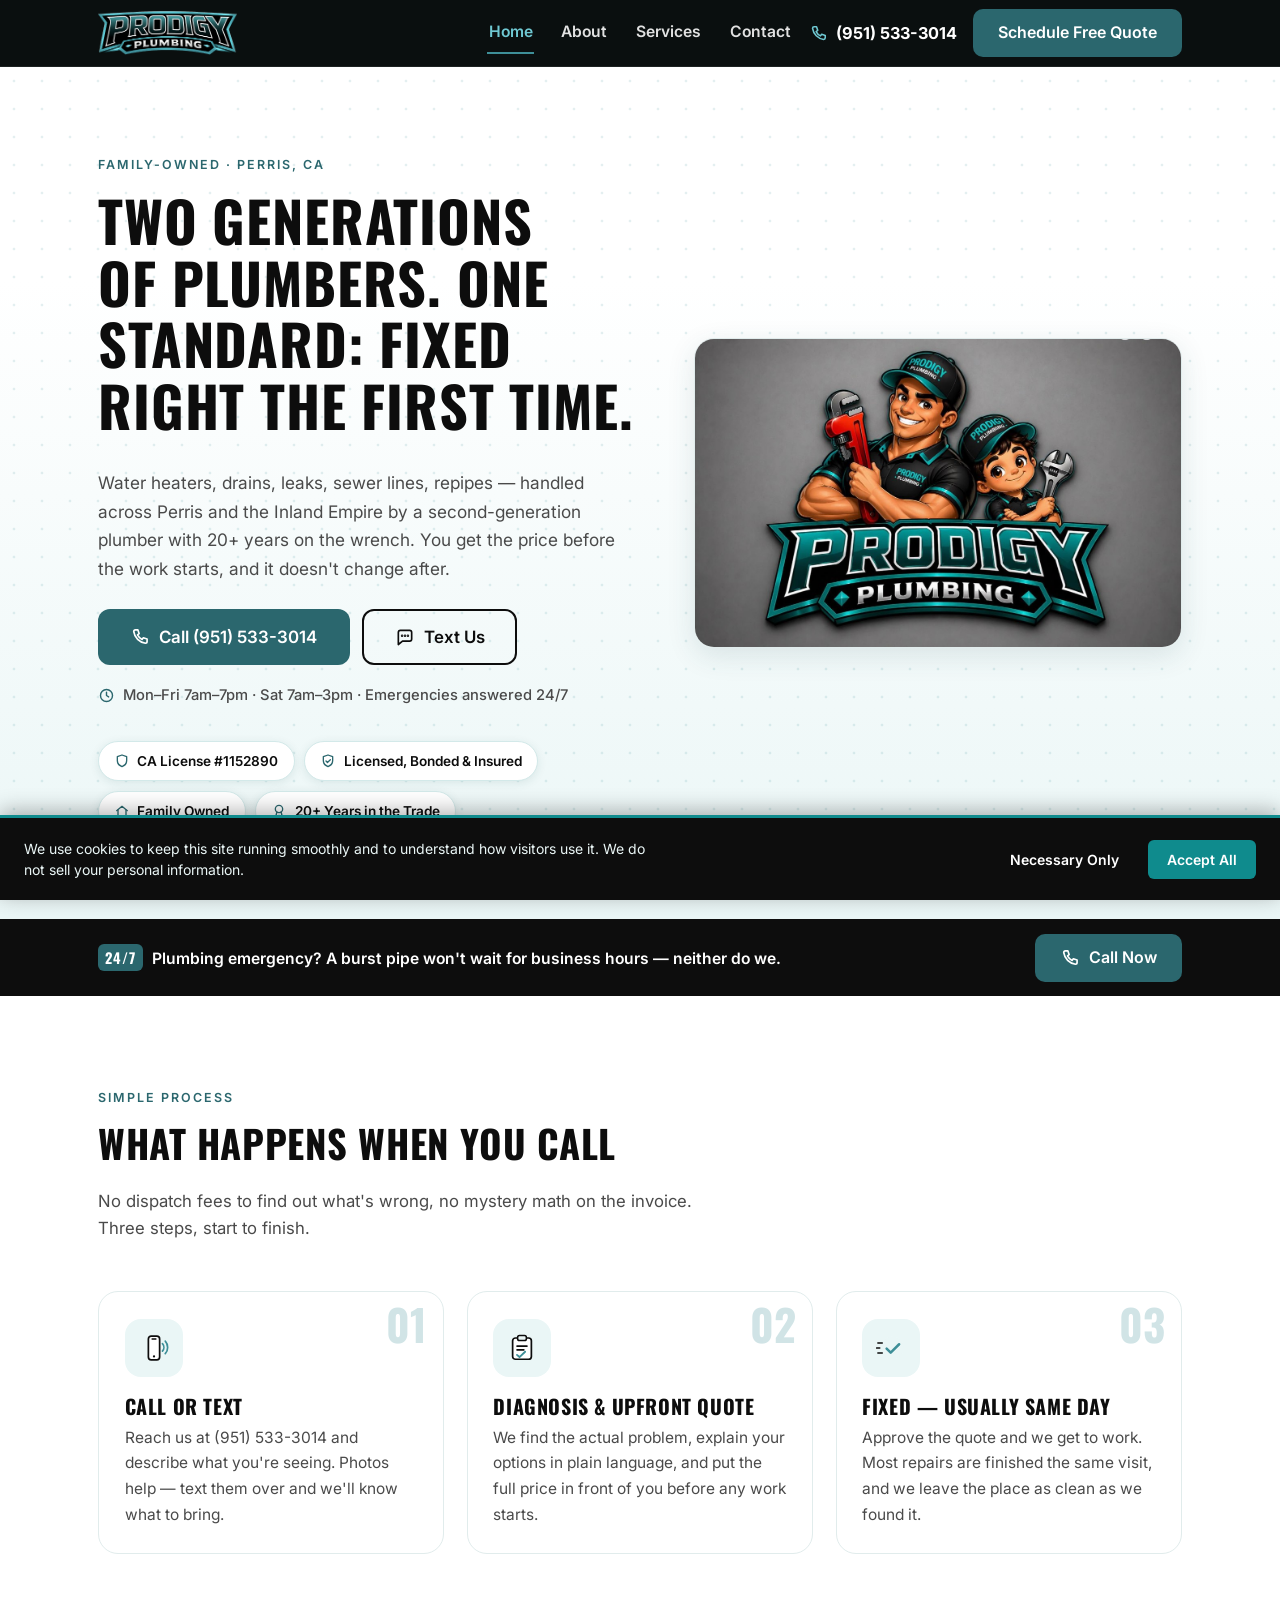
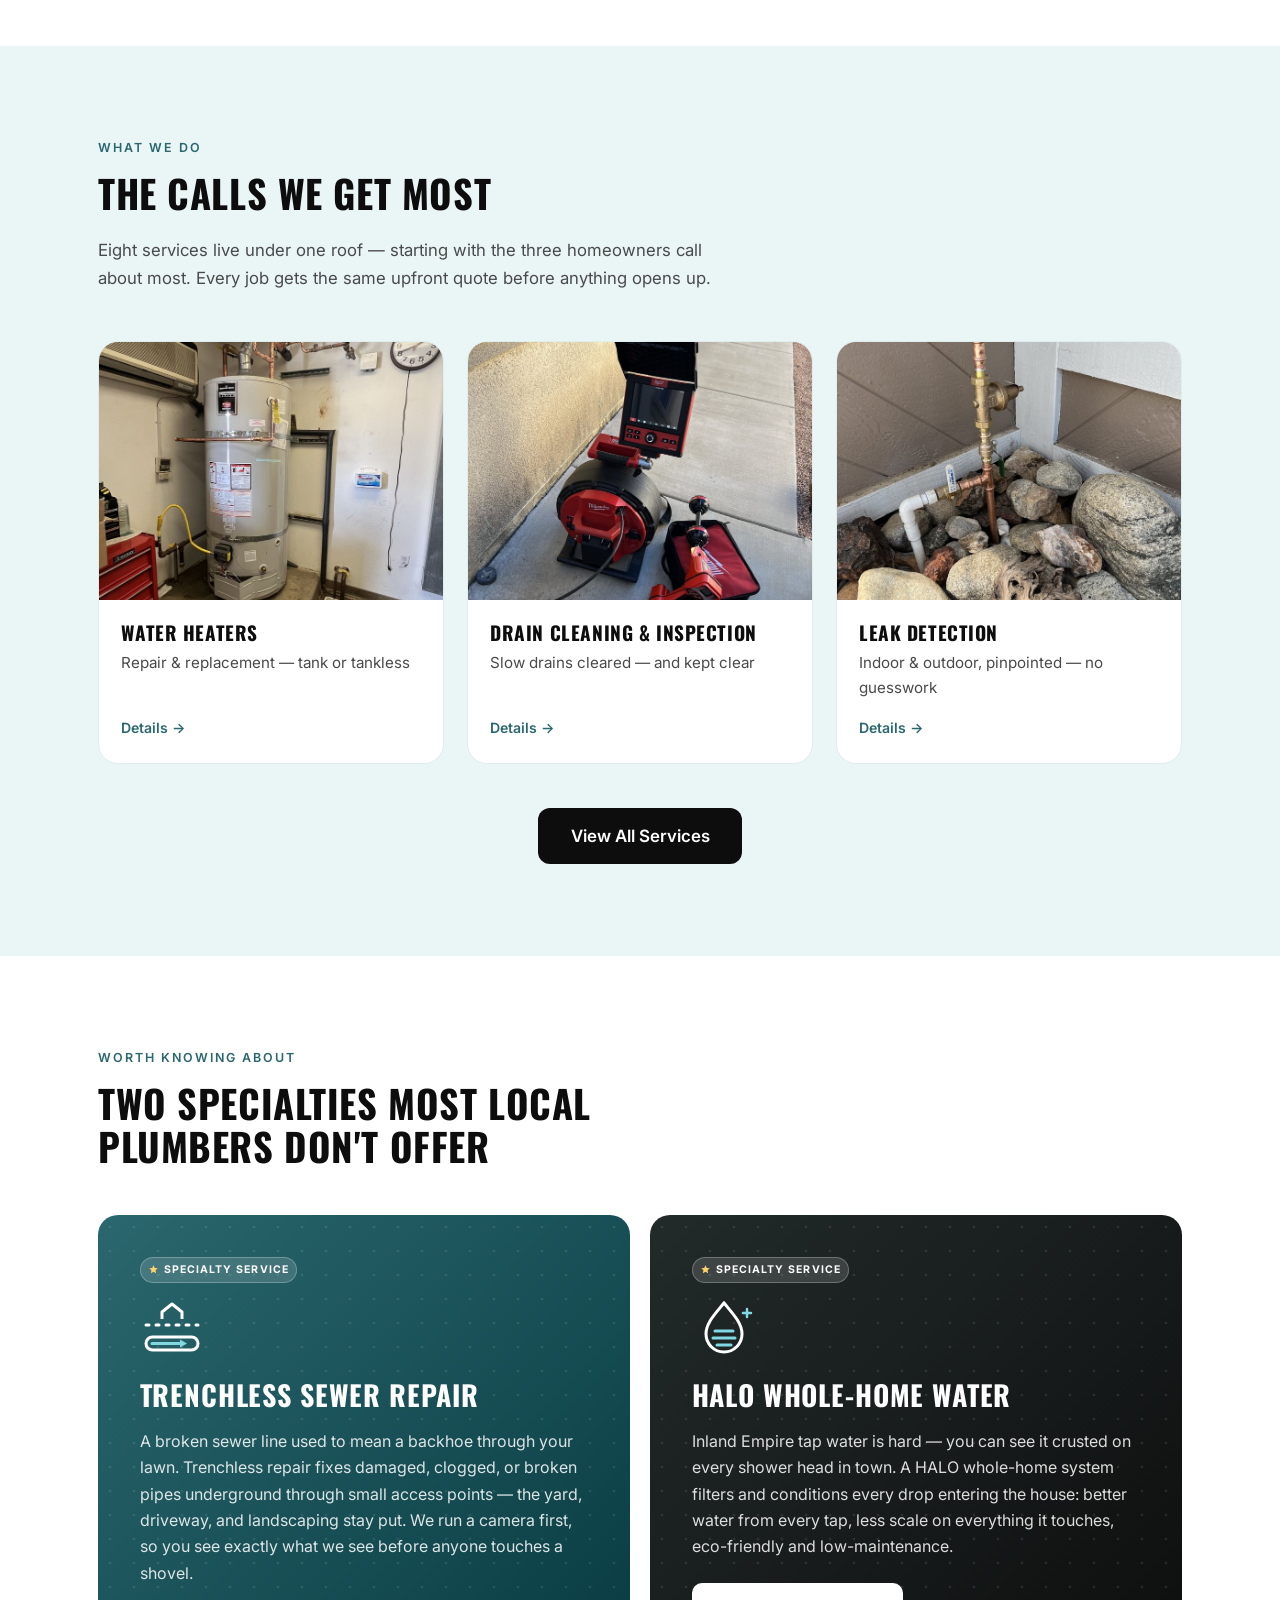
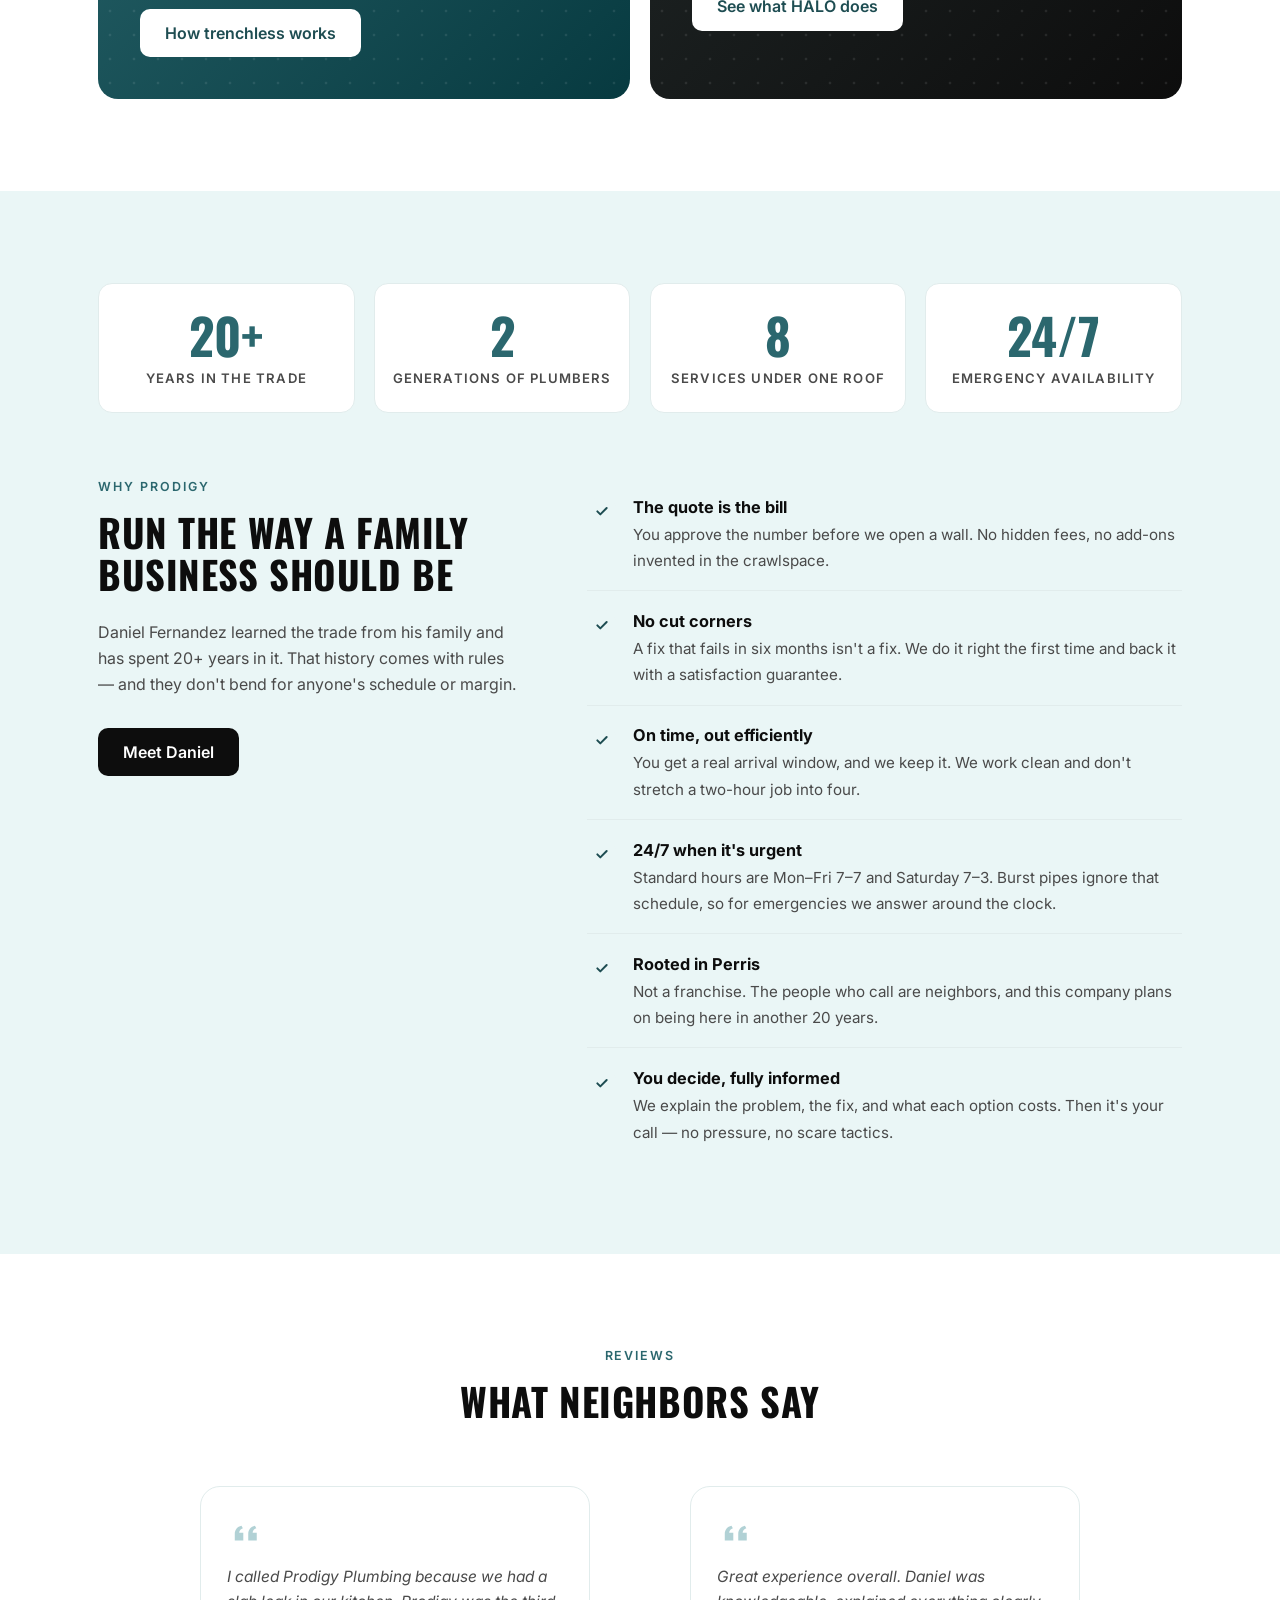
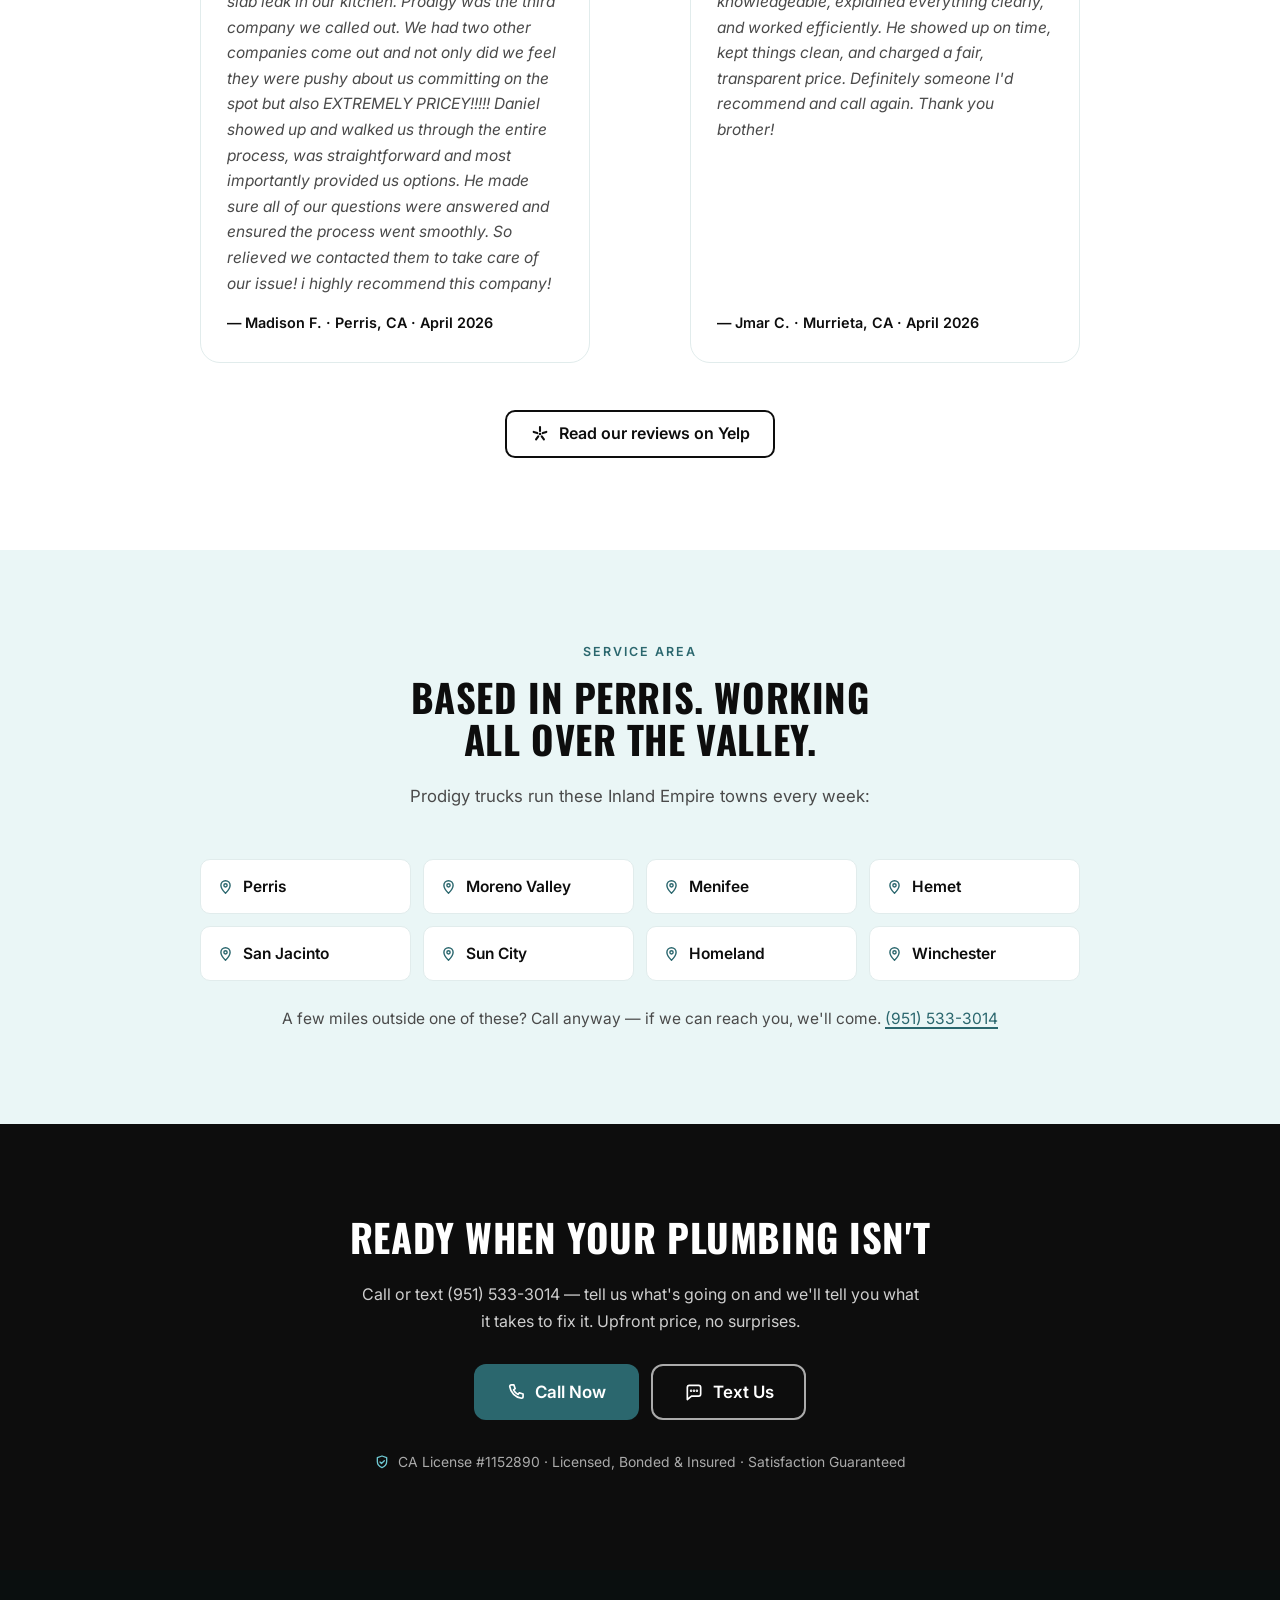
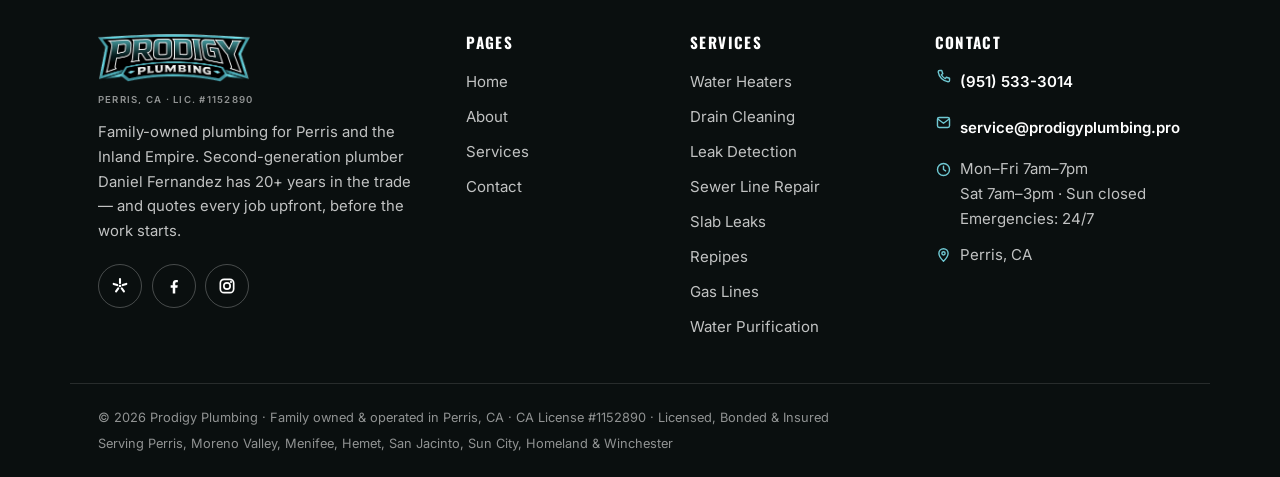
==== commit f6a4454d: "Add cookie consent banner to all pages New cookie-consent.js (client-provided) shows a dismissible A" ====
--- a/index.html
+++ b/index.html
@@ -463,5 +463,6 @@
   </a>
 </nav>
 
+<script src="cookie-consent.js"></script>
 </body>
 </html>
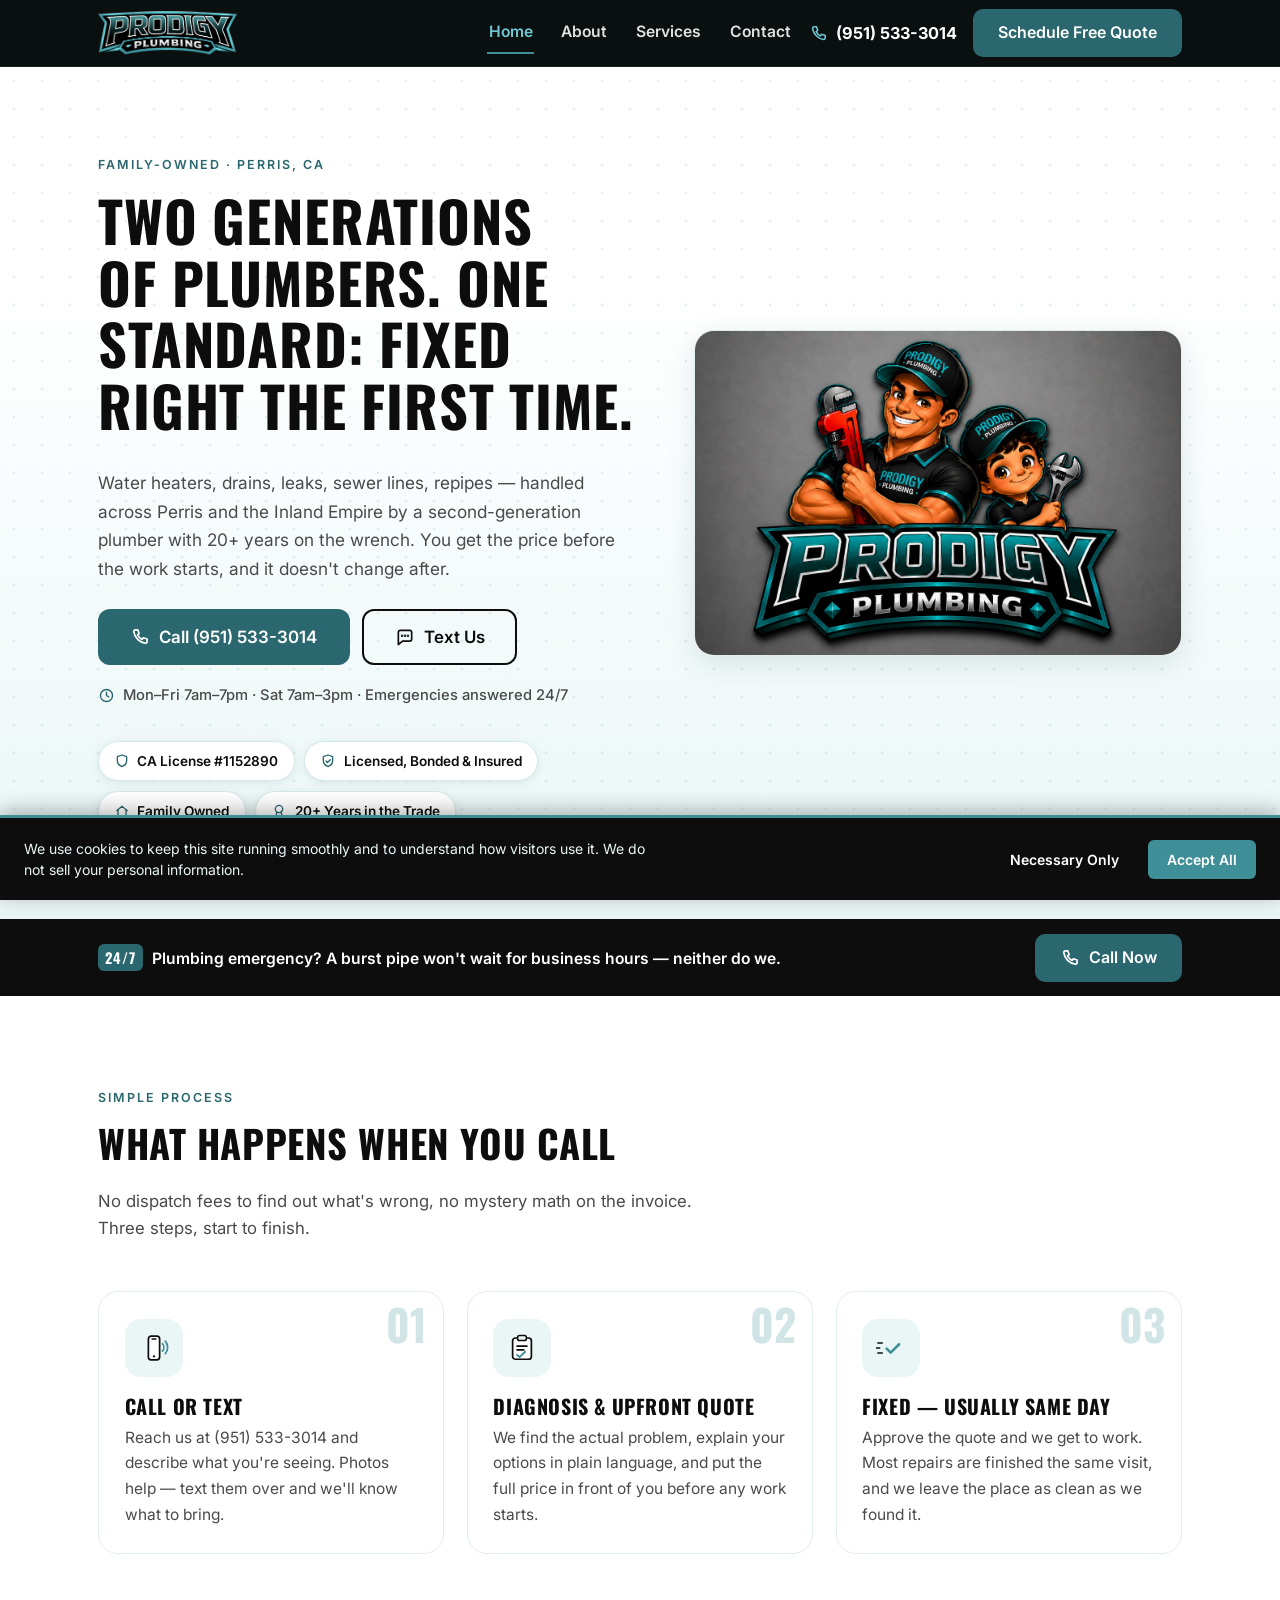
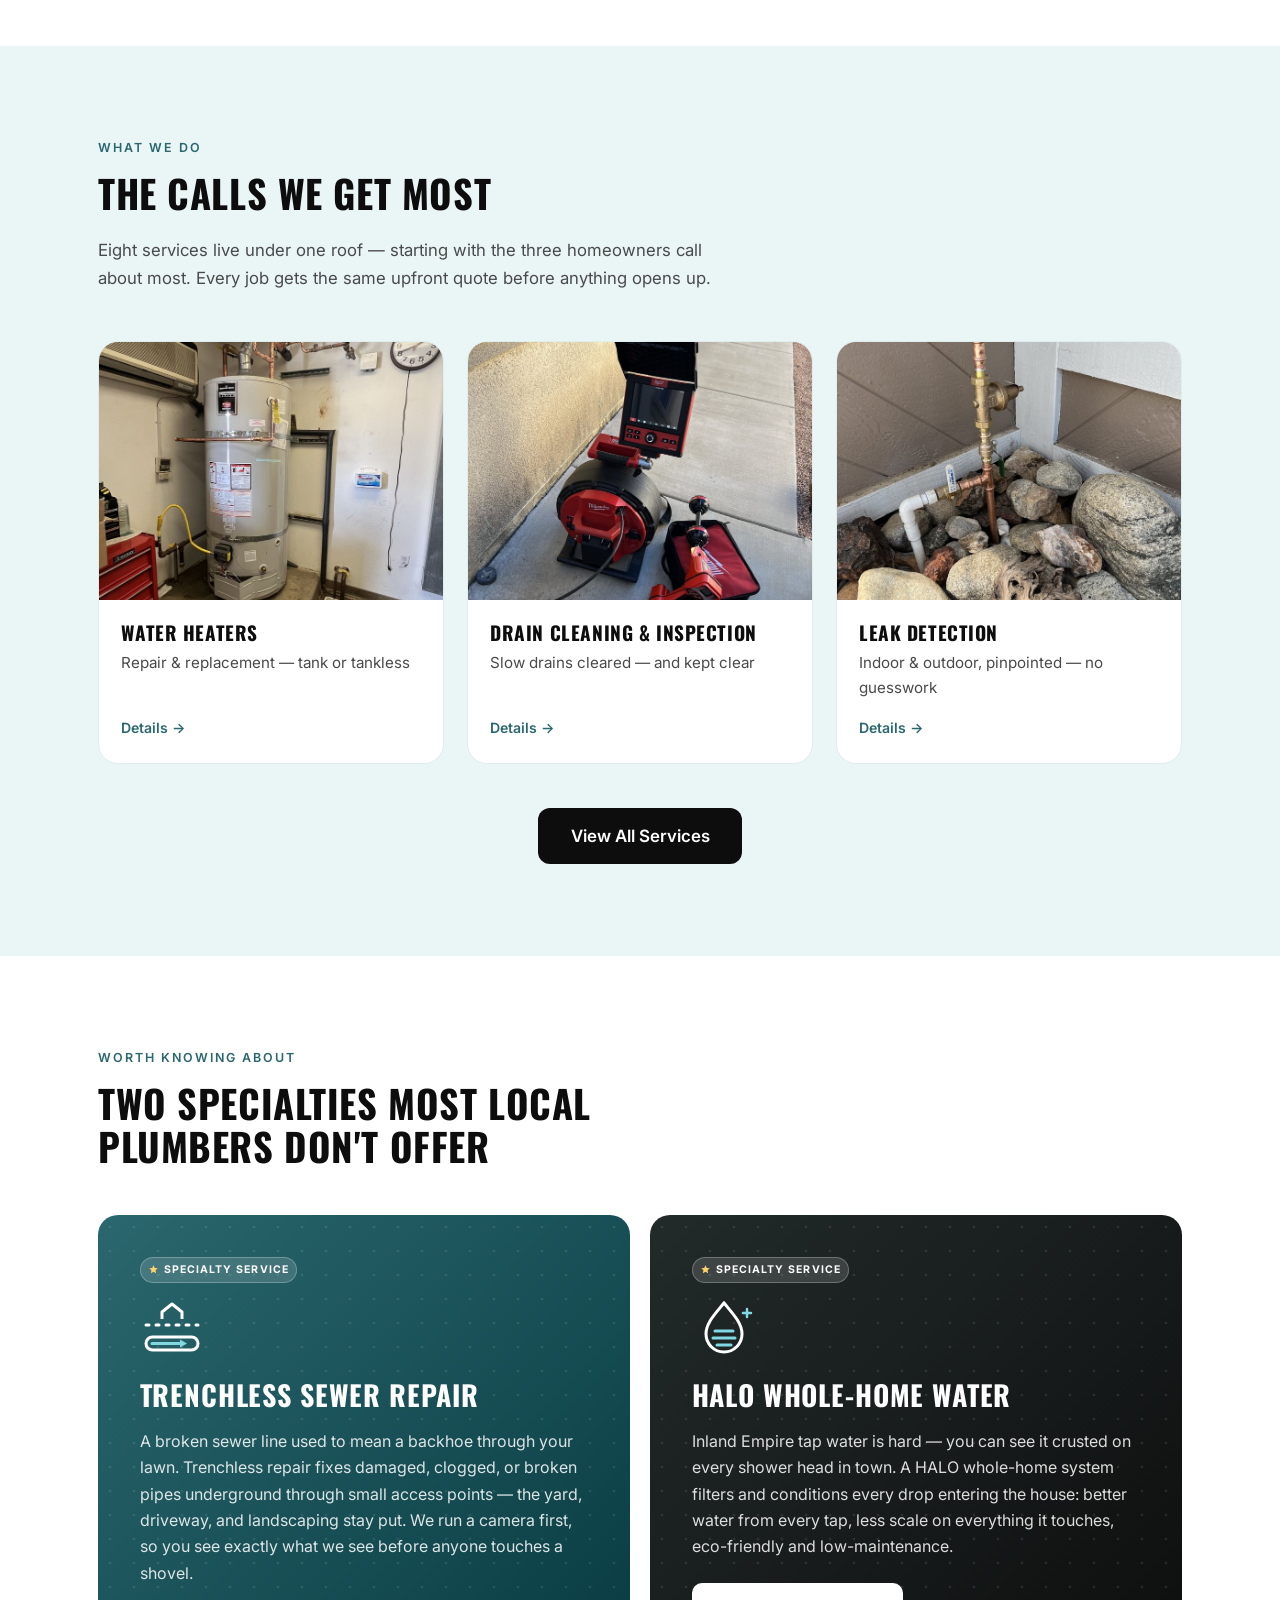
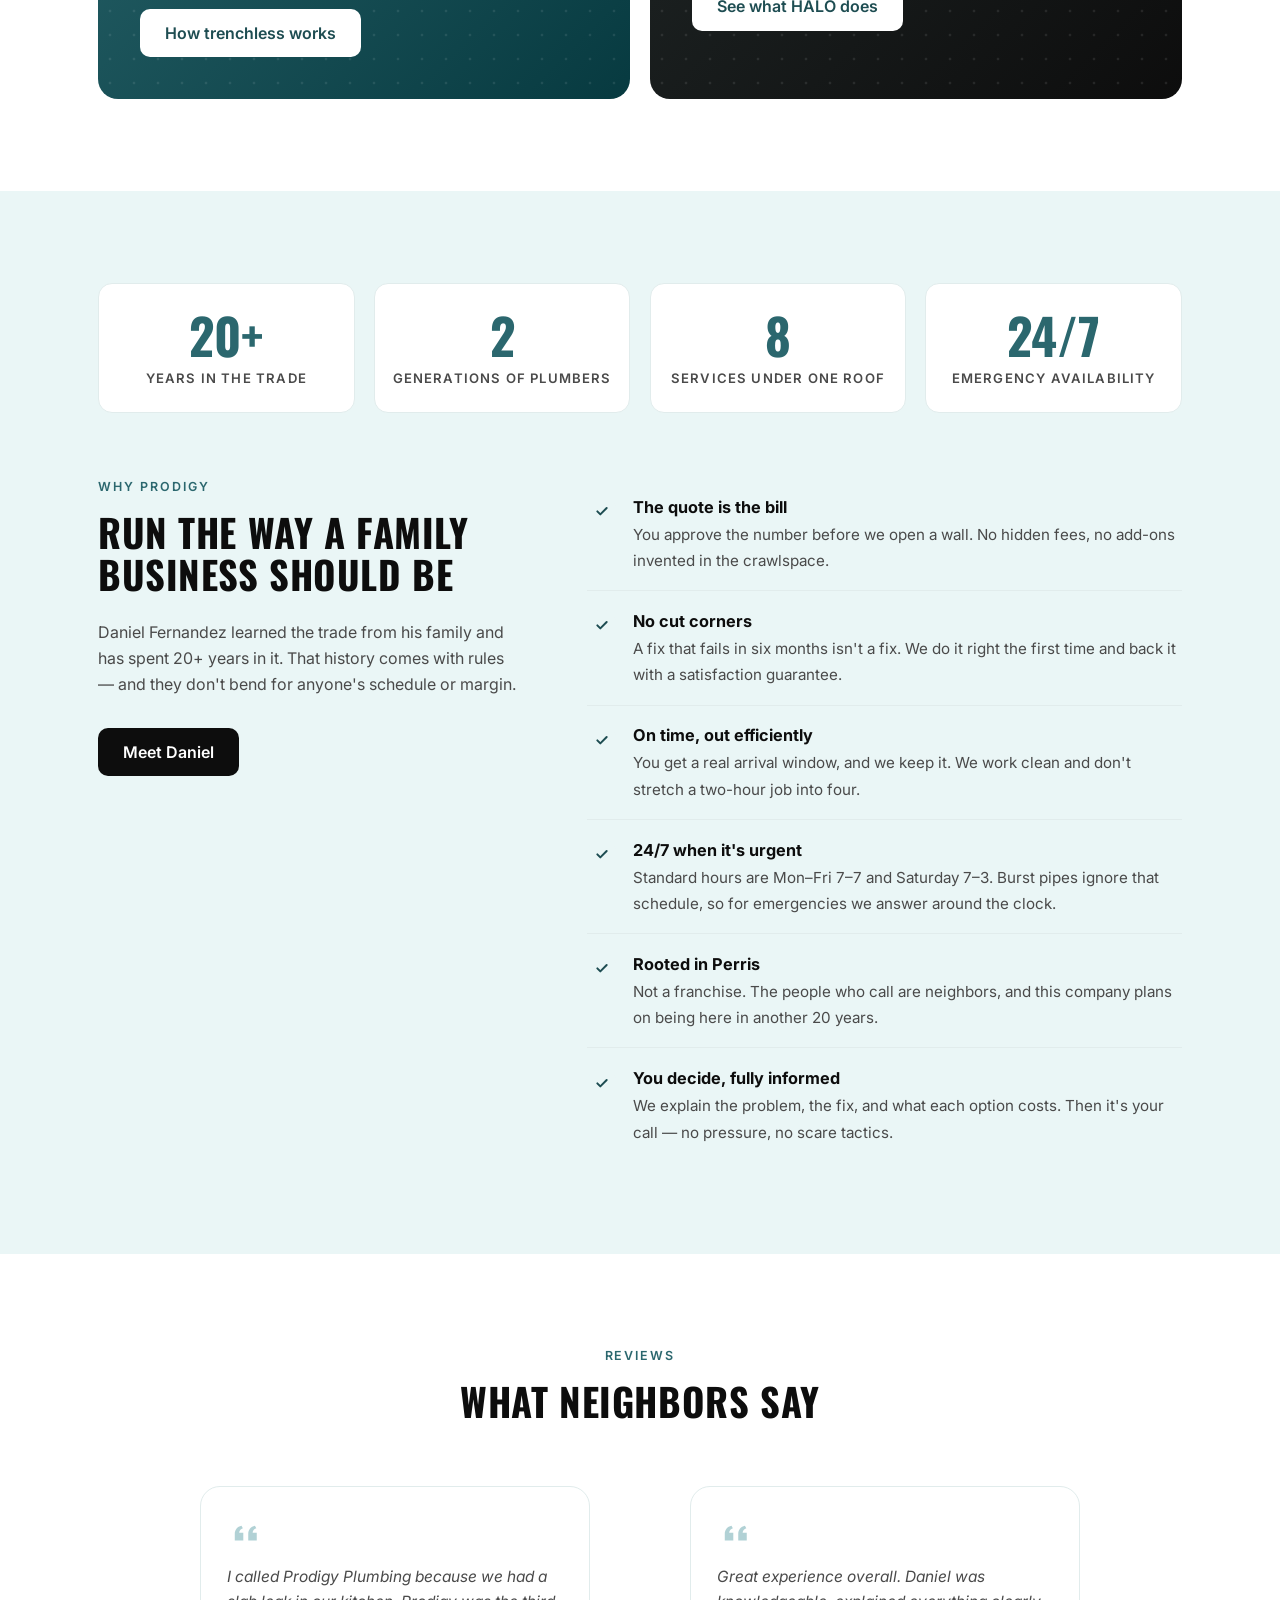
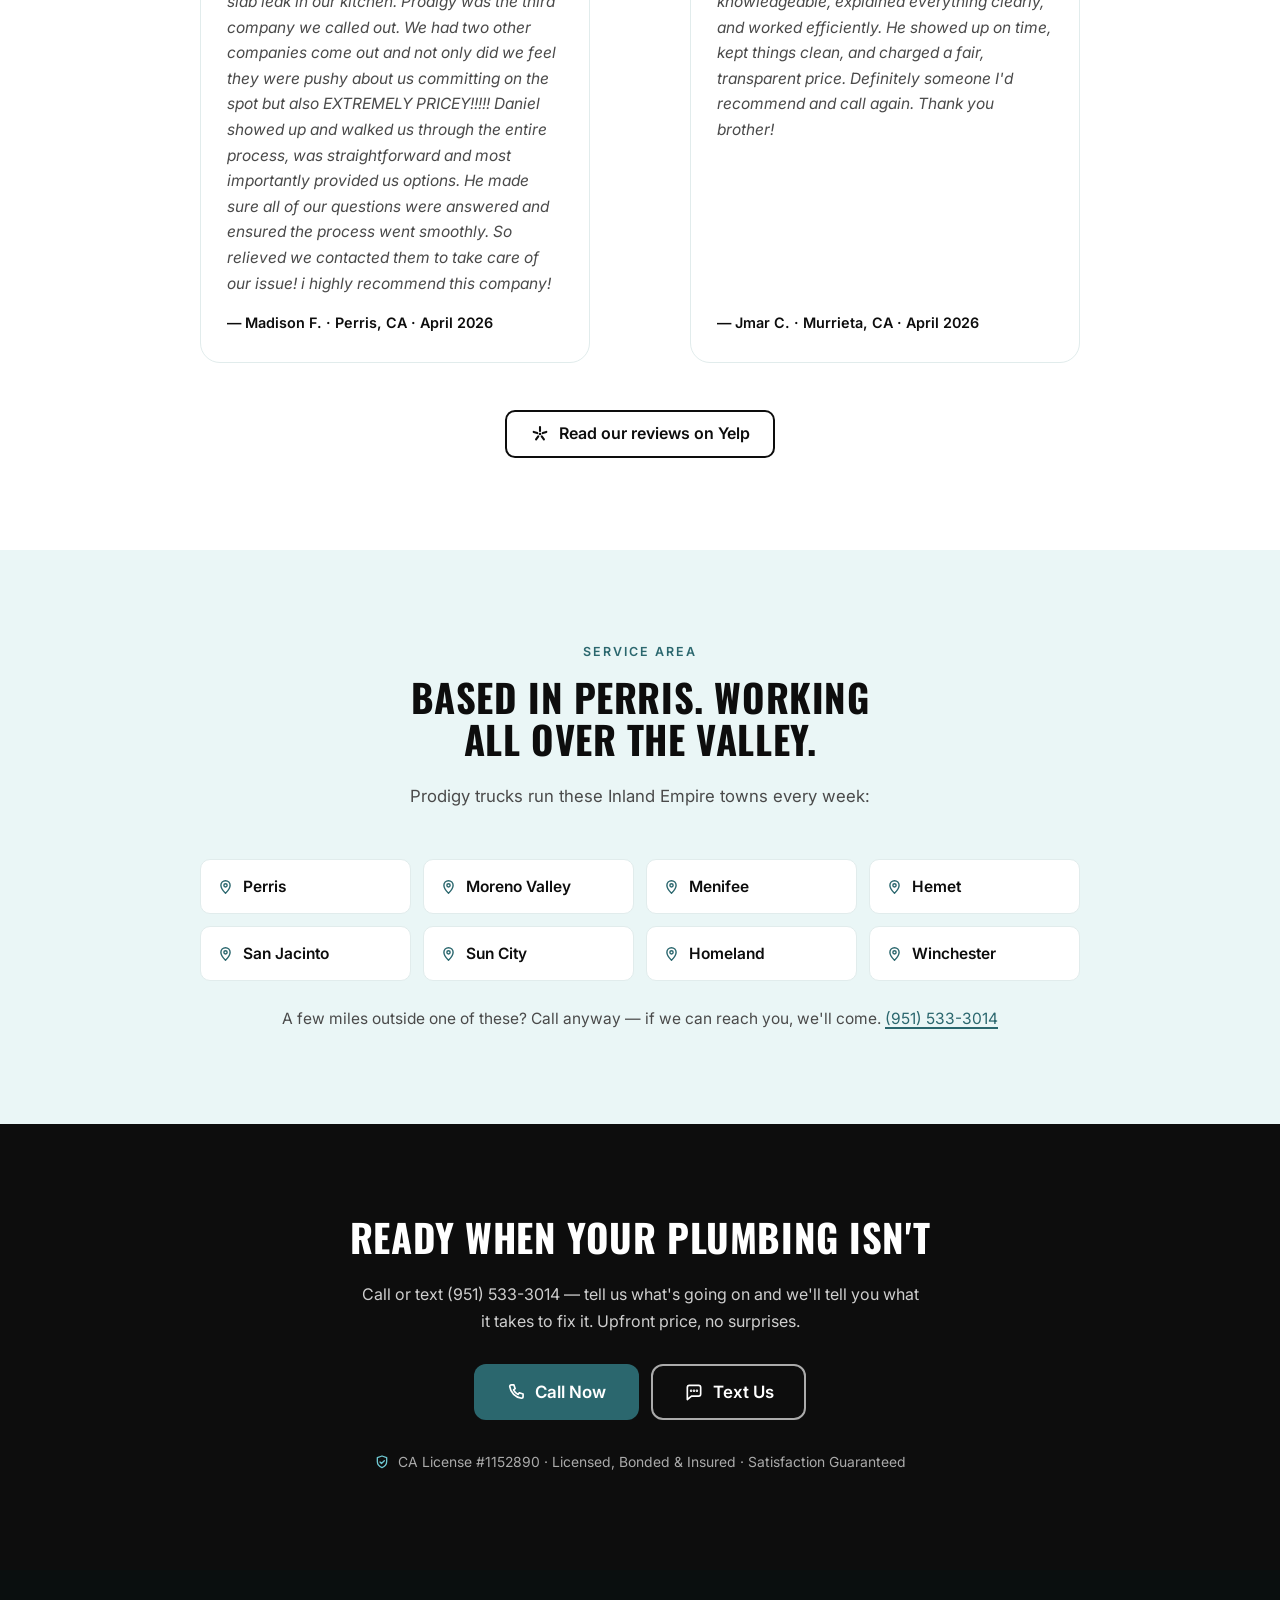
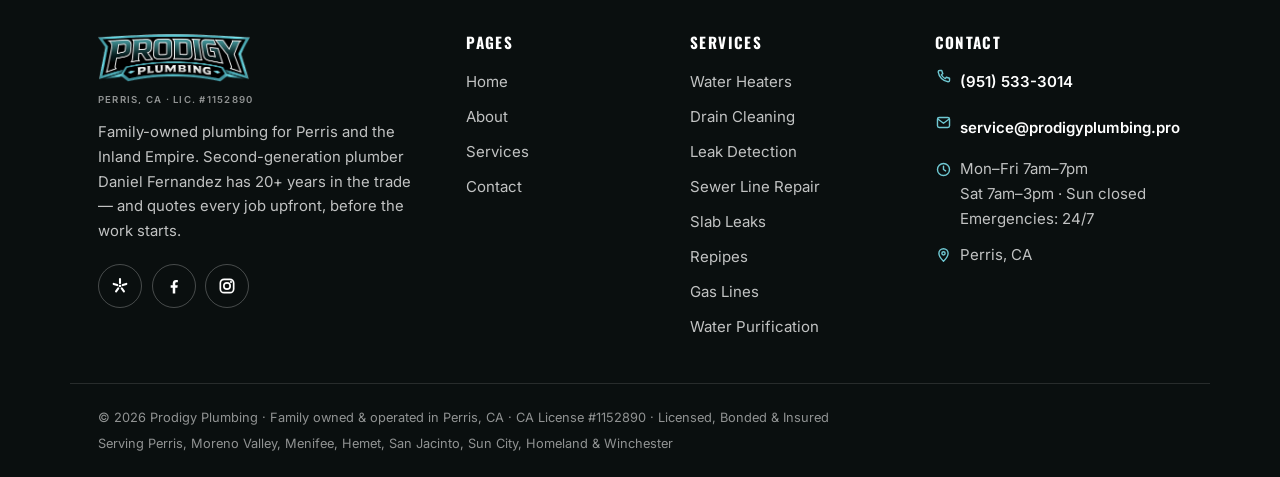
==== commit e0c51a85: "Update homepage mascot artwork and Halo system photo New client-supplied versions from Drive: crispe" ====
--- a/index.html
+++ b/index.html
@@ -154,7 +154,7 @@
       </div>
 
       <div class="hero-art hero-art--photo">
-        <img src="assets/photos/home.jpg" alt="The Prodigy Plumbing mascot artwork — a father-and-son plumber duo holding wrenches, above the Prodigy Plumbing wordmark" width="1200" height="759">
+        <img src="assets/photos/home.jpg" alt="The Prodigy Plumbing mascot artwork — a father-and-son plumber duo holding wrenches, above the Prodigy Plumbing wordmark" width="1200" height="800">
       </div>
     </div>
   </section>
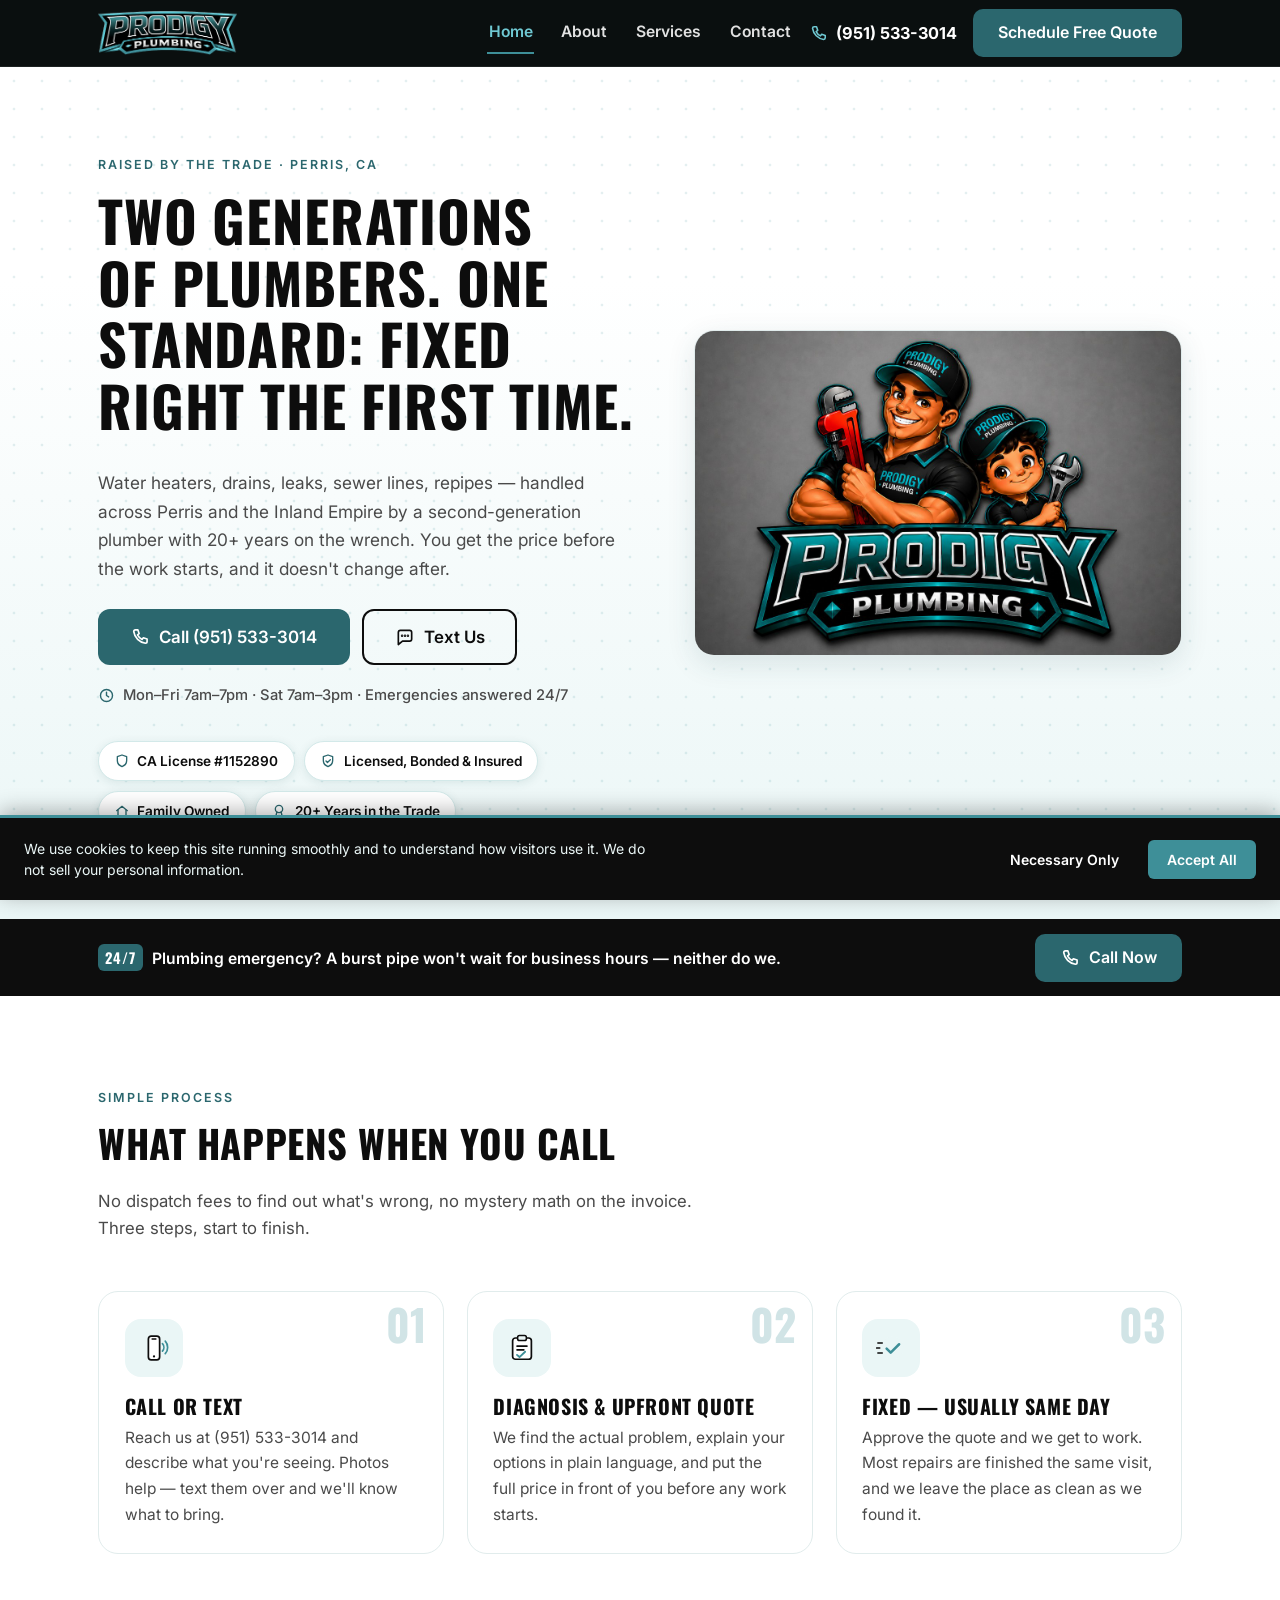
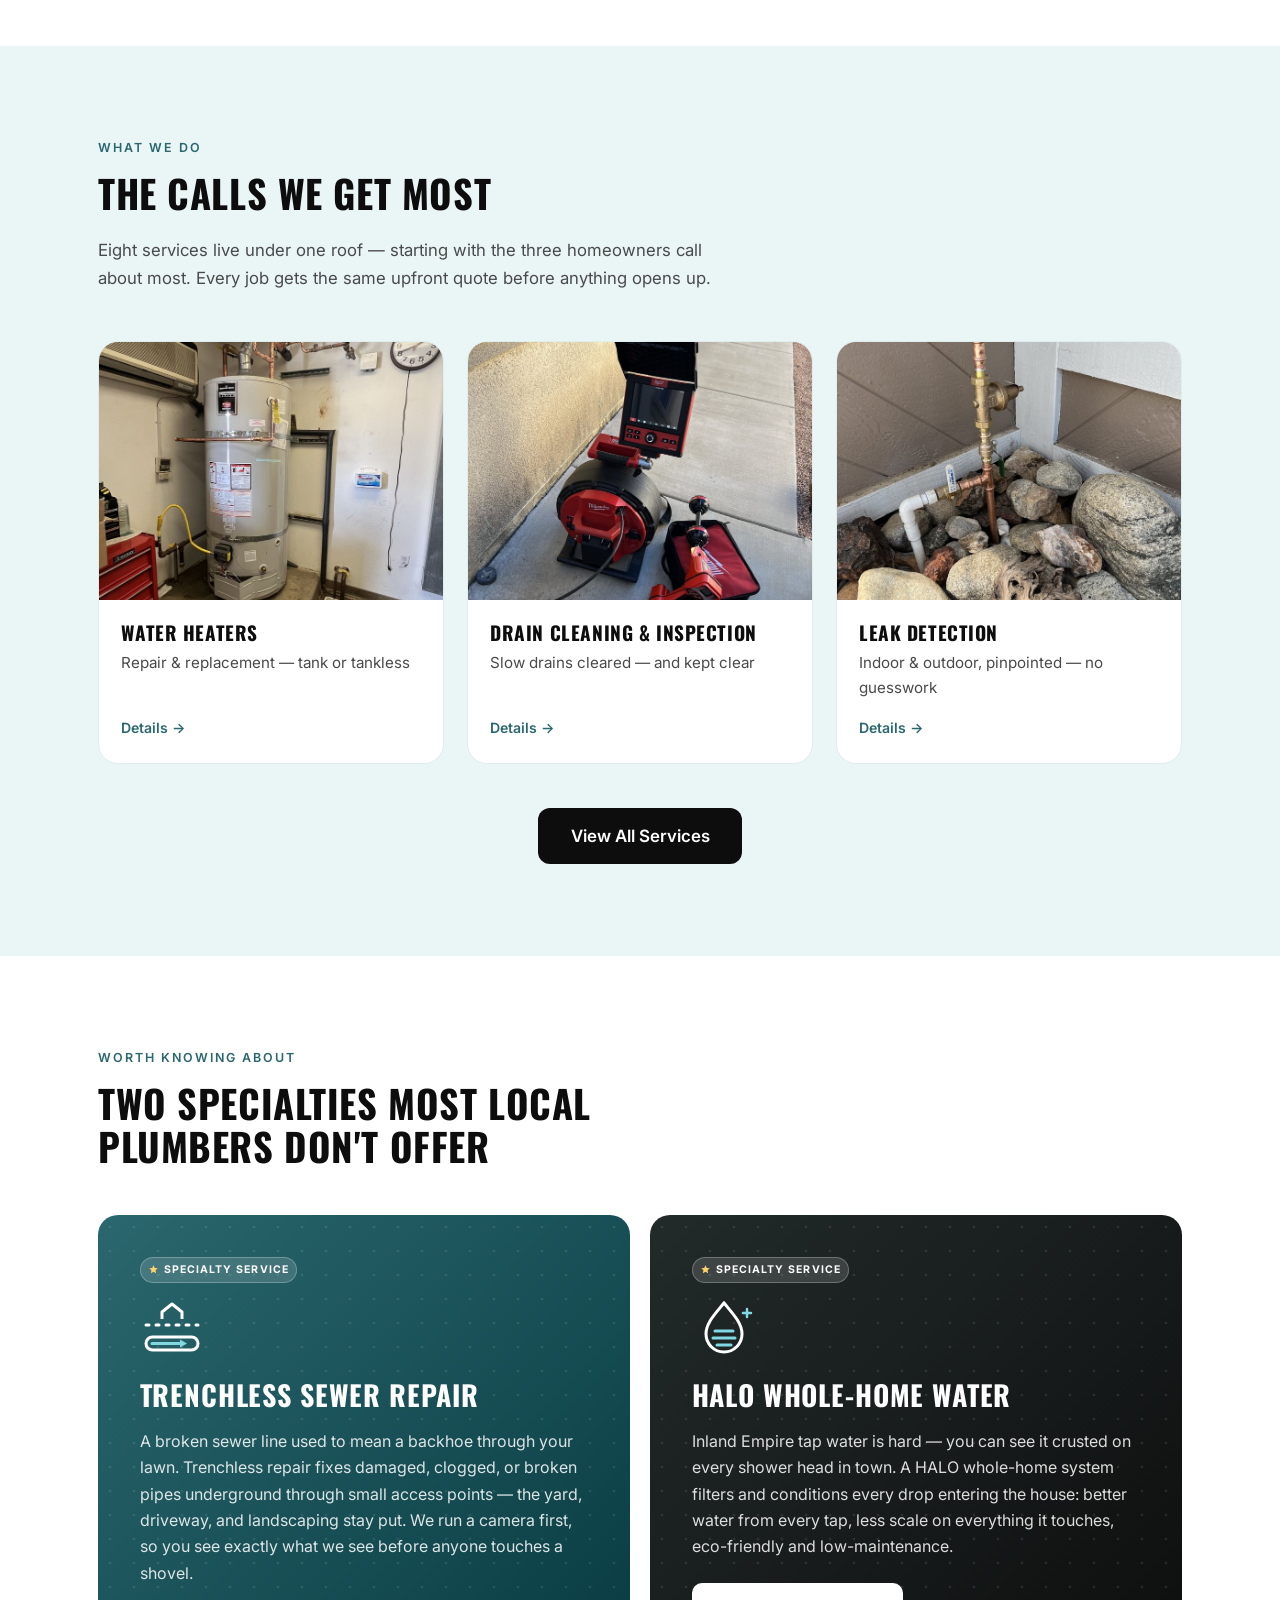
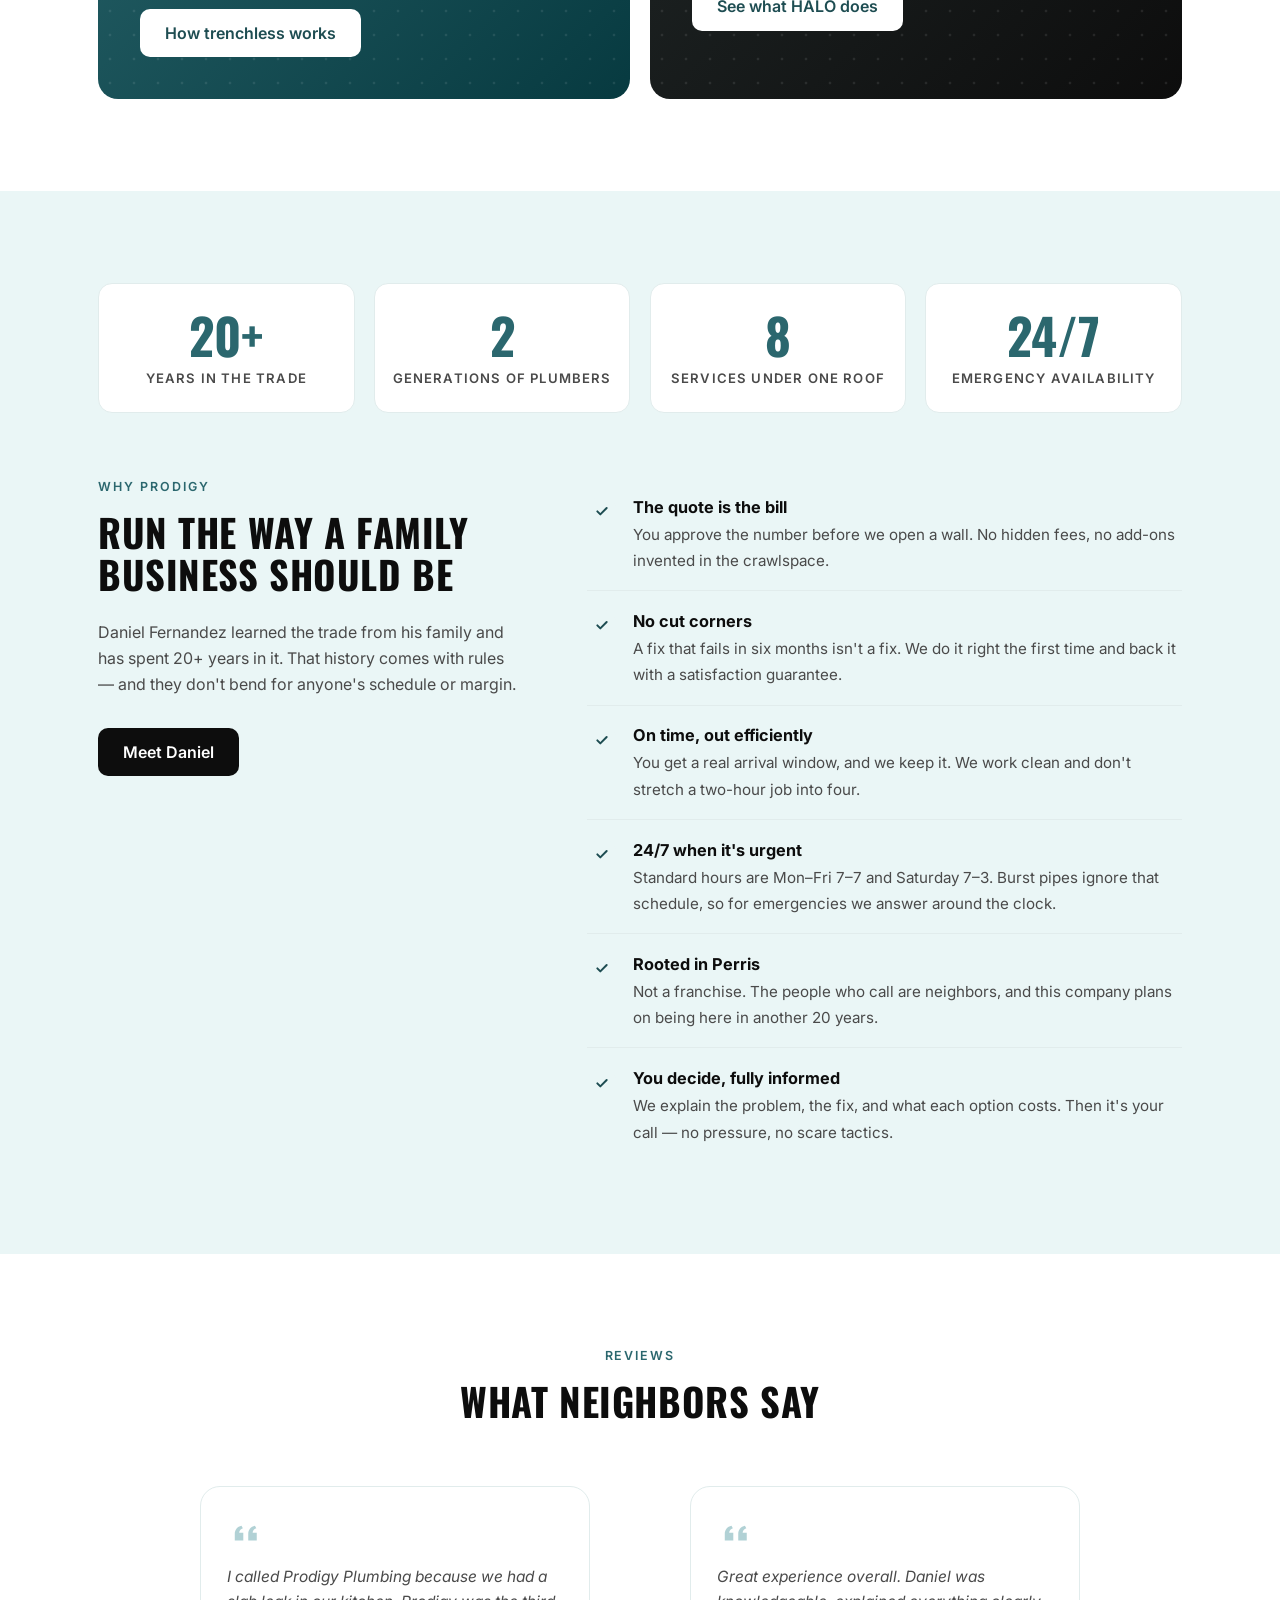
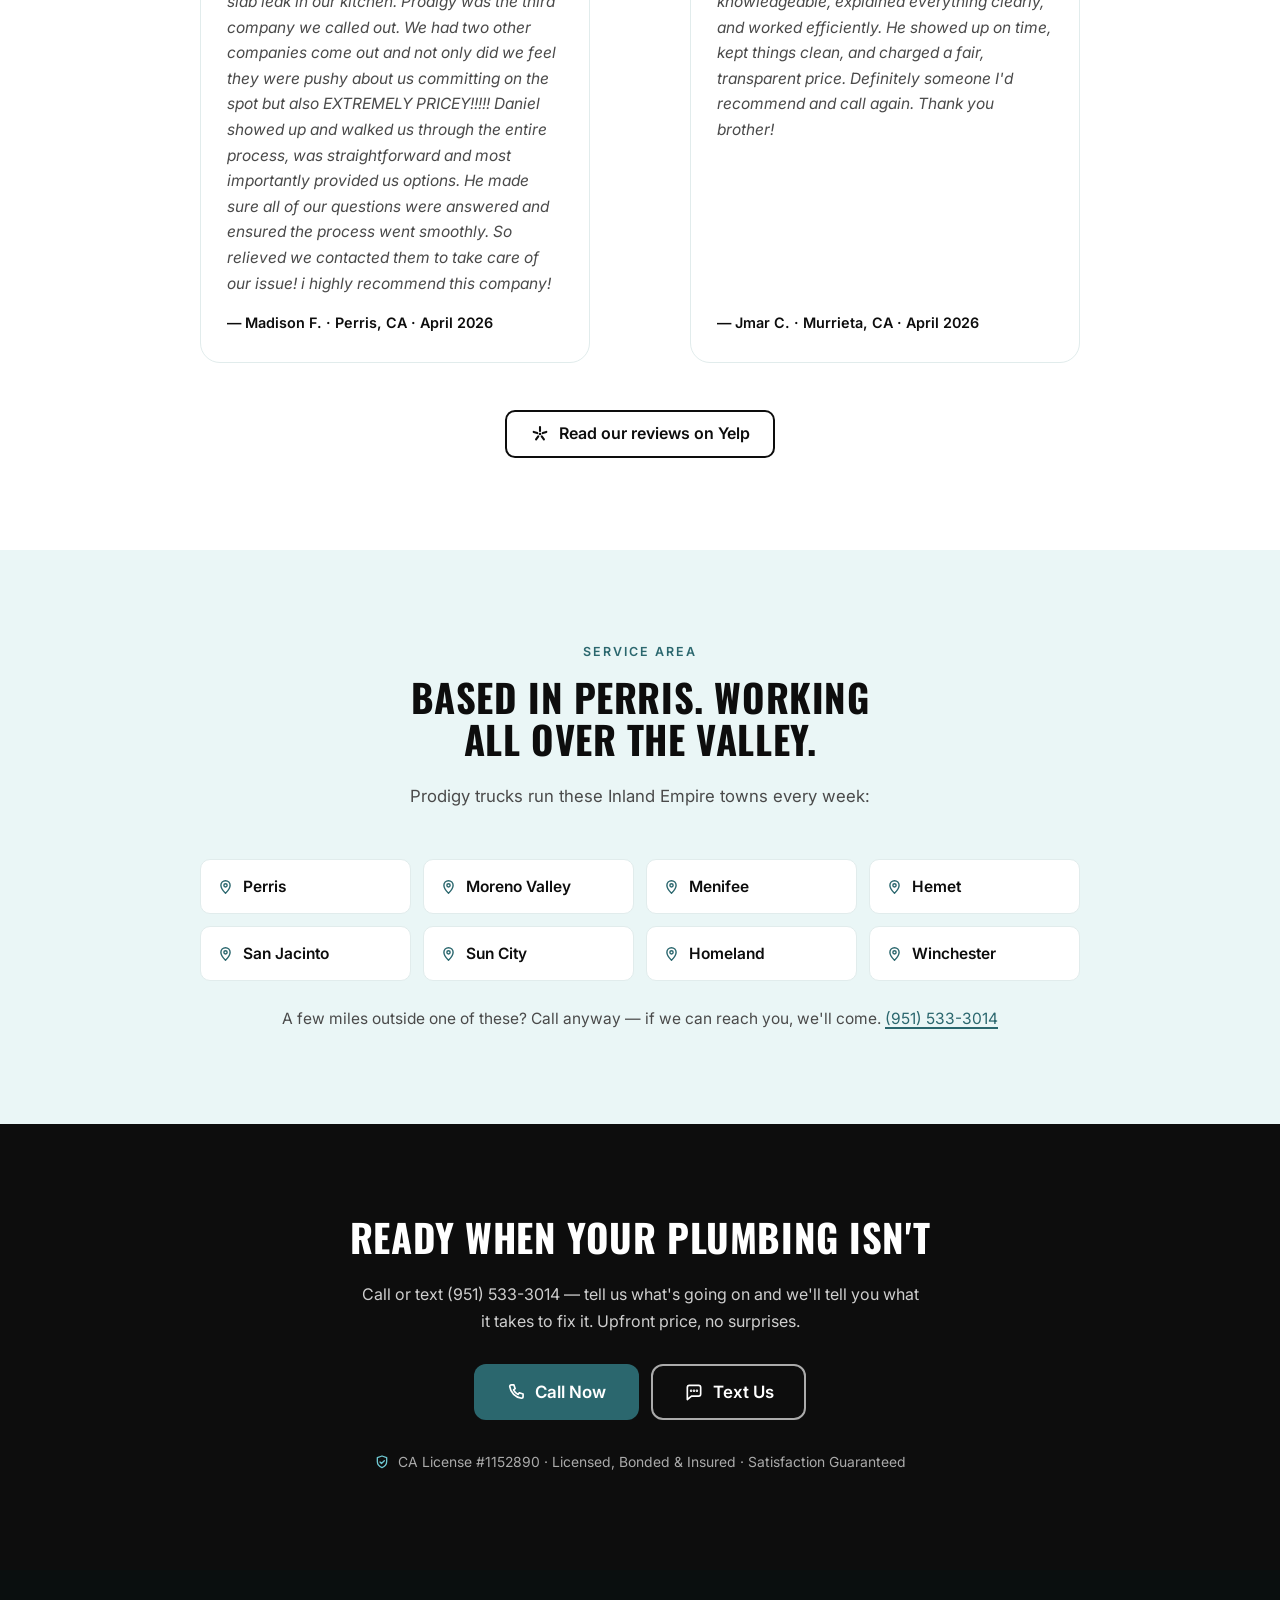
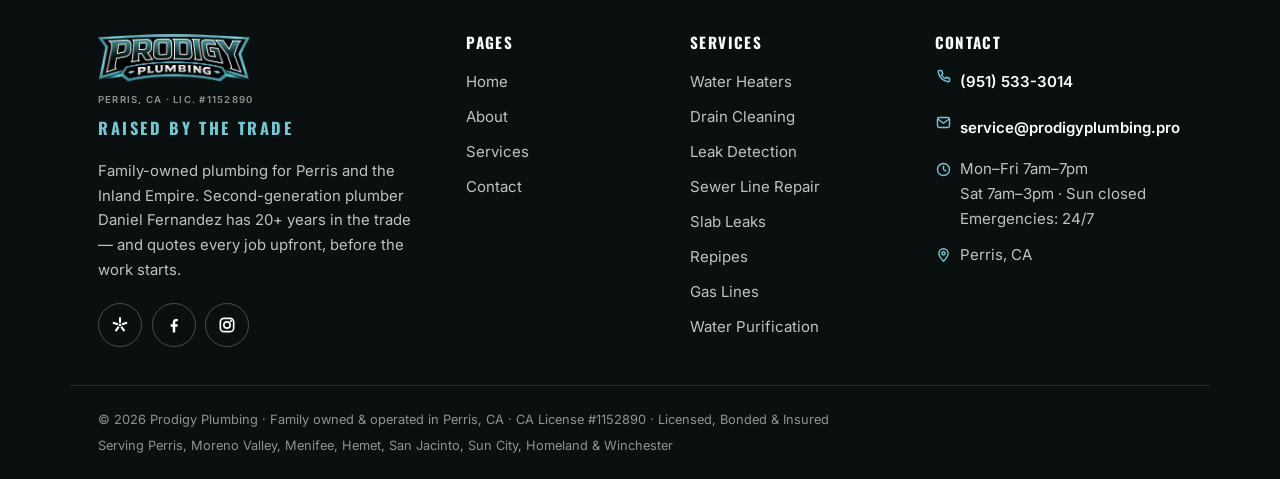
==== commit 2d06f9f7: "Add "Raised by the Trade" slogan across the site Styled slogan line in every footer, on the 404 page" ====
--- a/index.html
+++ b/index.html
@@ -27,6 +27,7 @@
     "@type": "Plumber",
     "@id": "https://prodigyplumbing.pro/#business",
     "name": "Prodigy Plumbing",
+    "slogan": "Raised by the Trade",
     "url": "https://prodigyplumbing.pro/",
     "telephone": "+1-951-533-3014",
     "email": "service@prodigyplumbing.pro",
@@ -128,7 +129,7 @@
   <section class="hero">
     <div class="container hero-grid">
       <div>
-        <span class="eyebrow">Family-owned · Perris, CA</span>
+        <span class="eyebrow">Raised by the Trade · Perris, CA</span>
         <h1>Two generations of plumbers. One standard: fixed right the first time.</h1>
         <p class="hero-sub">Water heaters, drains, leaks, sewer lines, repipes — handled across Perris and the Inland Empire by a second-generation plumber with 20+ years on the wrench. You get the price before the work starts, and it doesn't change after.</p>
         <div class="hero-ctas">
@@ -399,6 +400,7 @@
           <span class="brand-sub">Perris, CA · Lic. #1152890</span>
         </span>
       </a>
+      <p class="slogan">Raised by the Trade</p>
       <p>Family-owned plumbing for Perris and the Inland Empire. Second-generation plumber Daniel Fernandez has 20+ years in the trade — and quotes every job upfront, before the work starts.</p>
       <div class="social">
         <a href="https://yelp.to/4Vf3LQ-yhP" target="_blank" rel="noopener" aria-label="Prodigy Plumbing on Yelp">
--- a/assets/css/styles.css
+++ b/assets/css/styles.css
@@ -827,6 +827,18 @@
 .footer-brand .brand-sub { color: rgba(255, 255, 255, 0.55); }
 .footer-brand p { font-size: 0.93rem; max-width: 30rem; }
 
+/* ---------- Slogan ---------- */
+.slogan {
+  font-family: var(--font-head);
+  font-weight: 700;
+  font-size: 1.02rem;
+  text-transform: uppercase;
+  letter-spacing: 0.16em;
+  color: var(--teal-ink);
+}
+.footer-brand .slogan { color: #6fc8d2; margin: -0.35rem 0 1.1rem; font-size: 1.02rem; max-width: none; }
+.notfound .slogan { margin-top: 2.4rem; opacity: 0.9; }
+
 .social { display: flex; gap: 0.6rem; margin-top: 1.3rem; }
 .social a {
   display: grid;
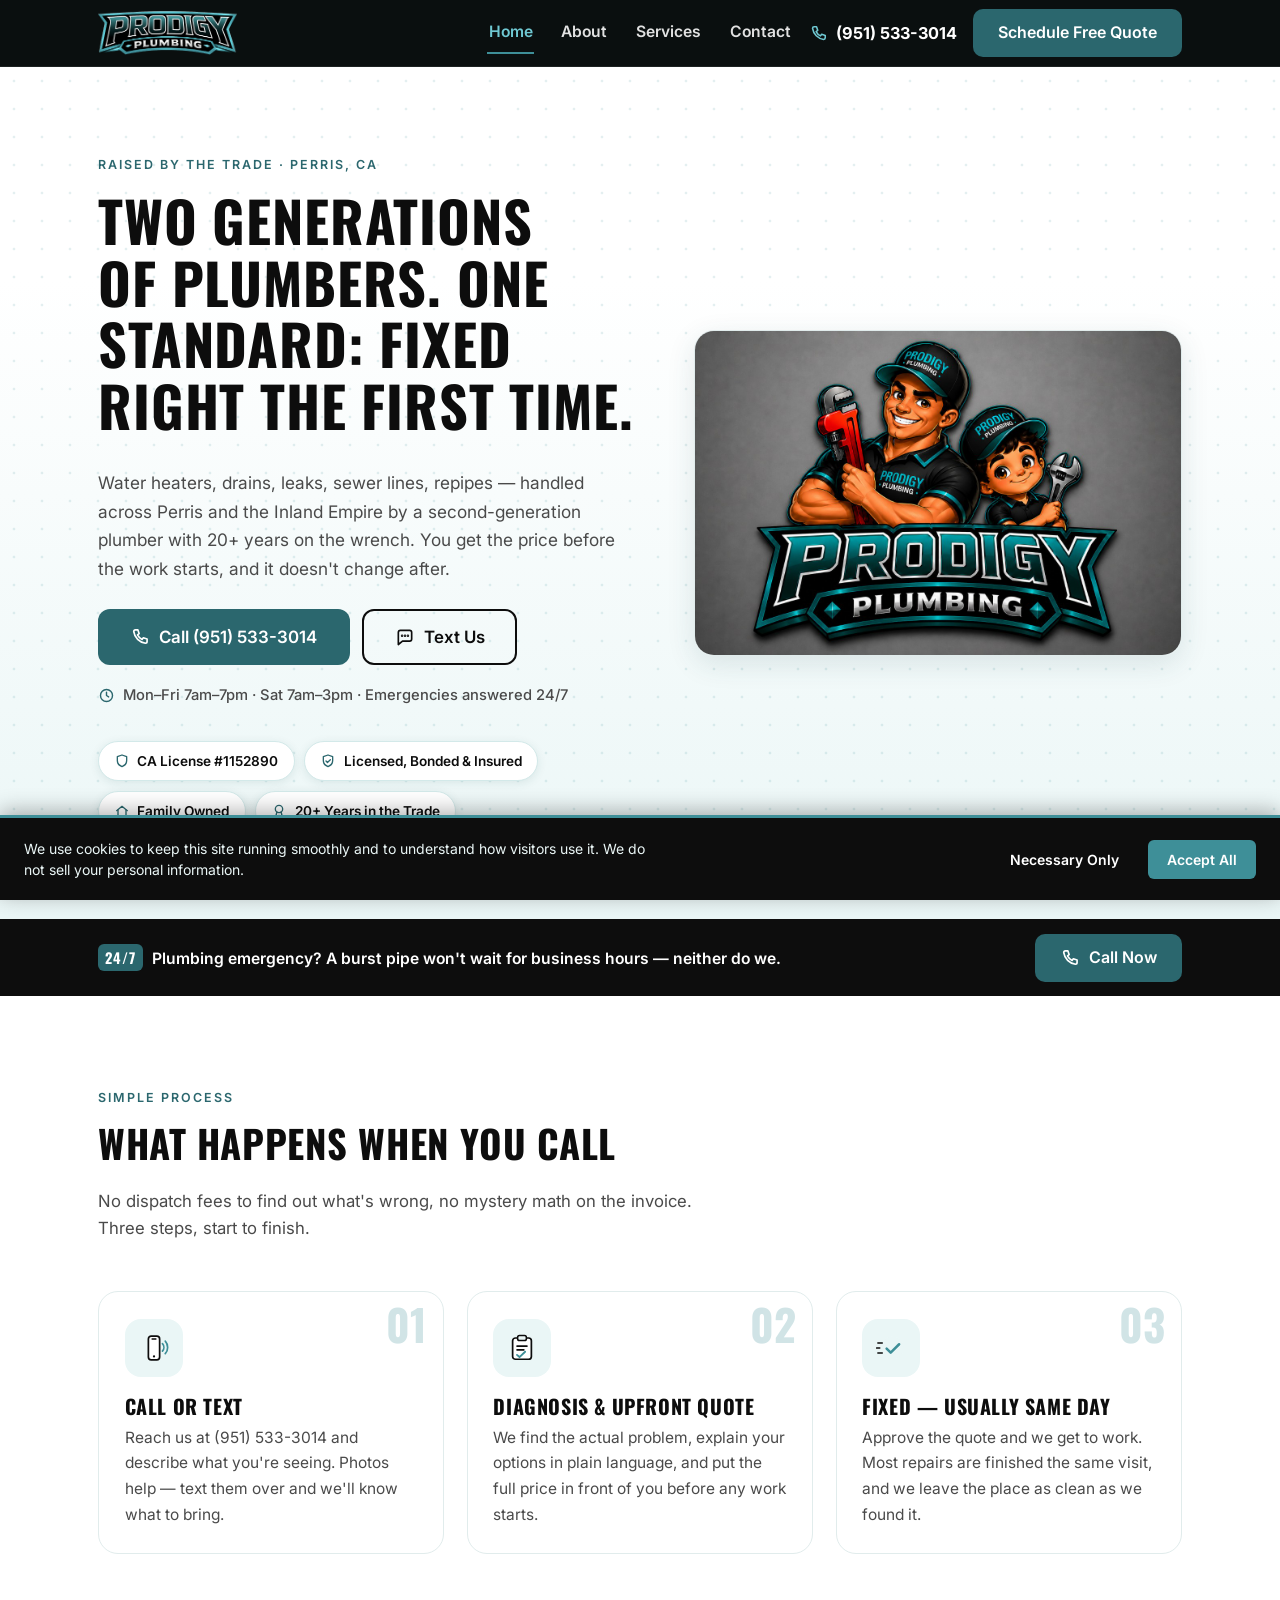
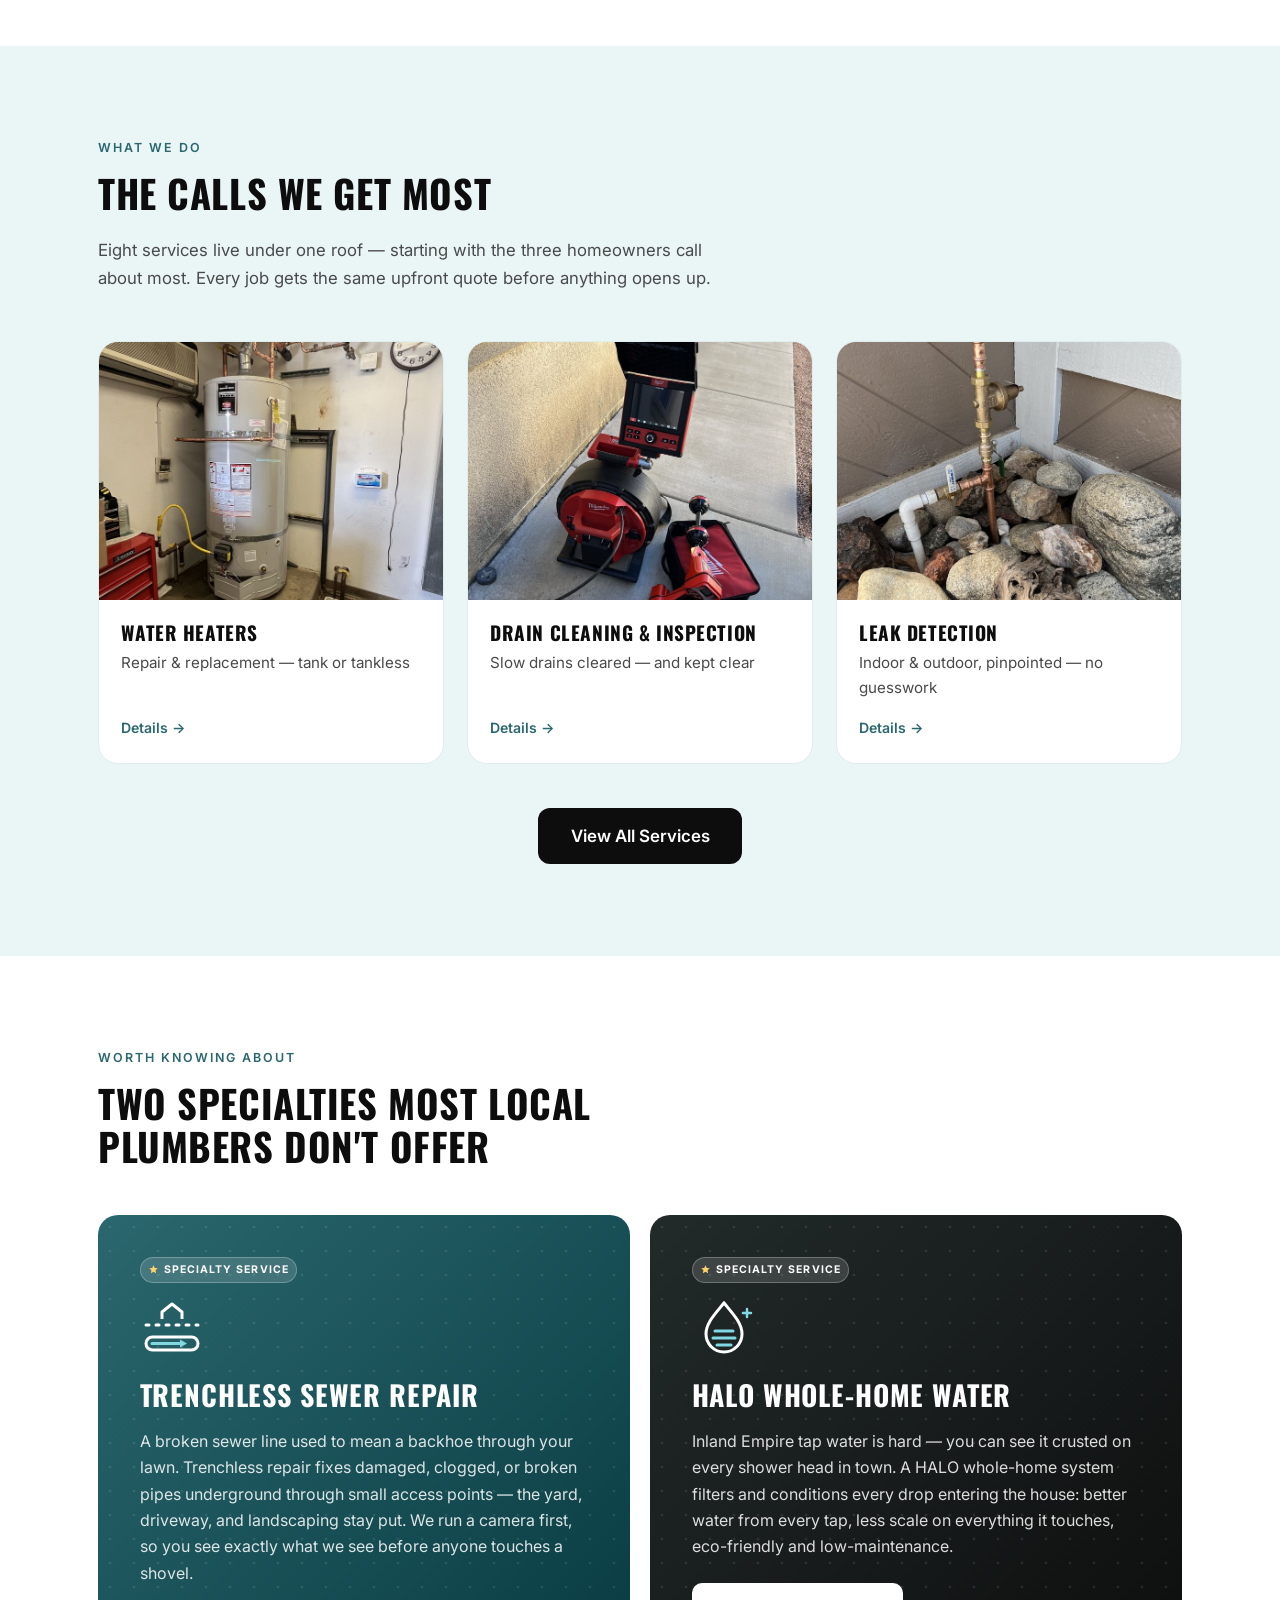
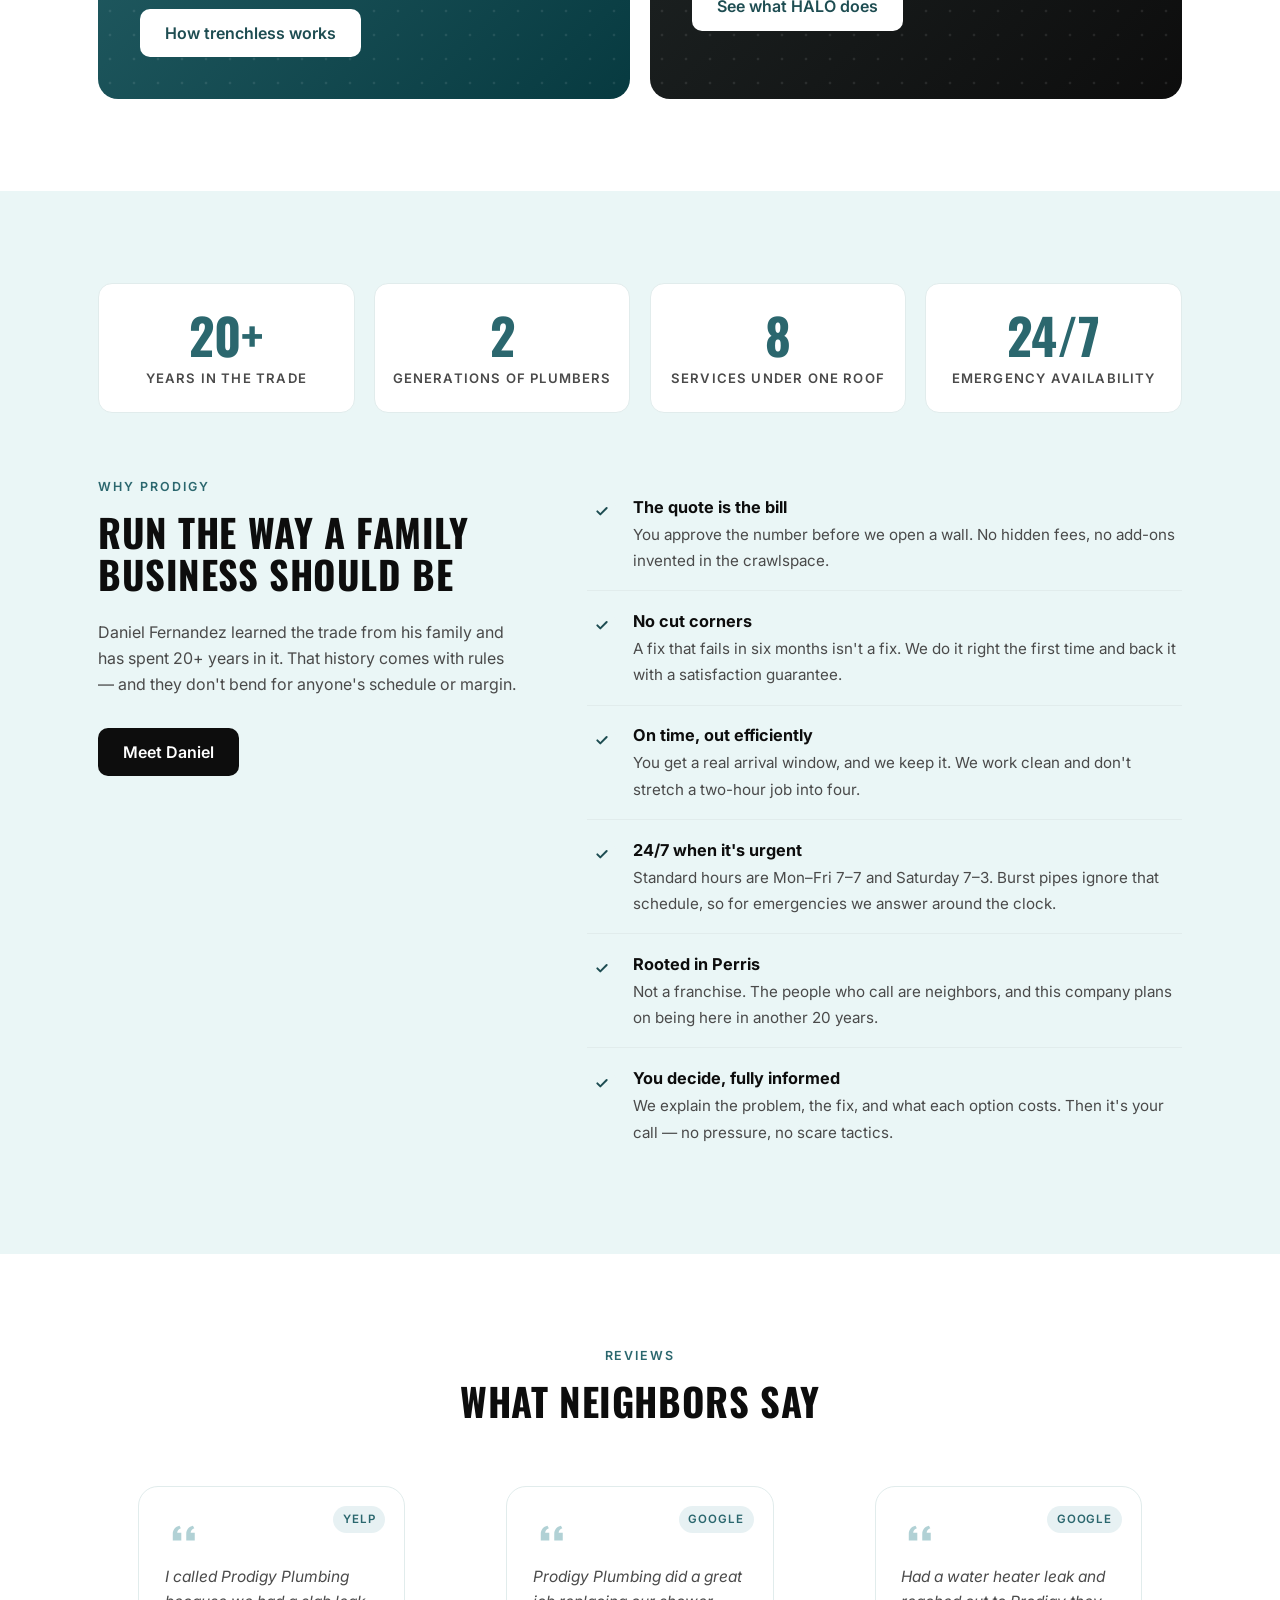
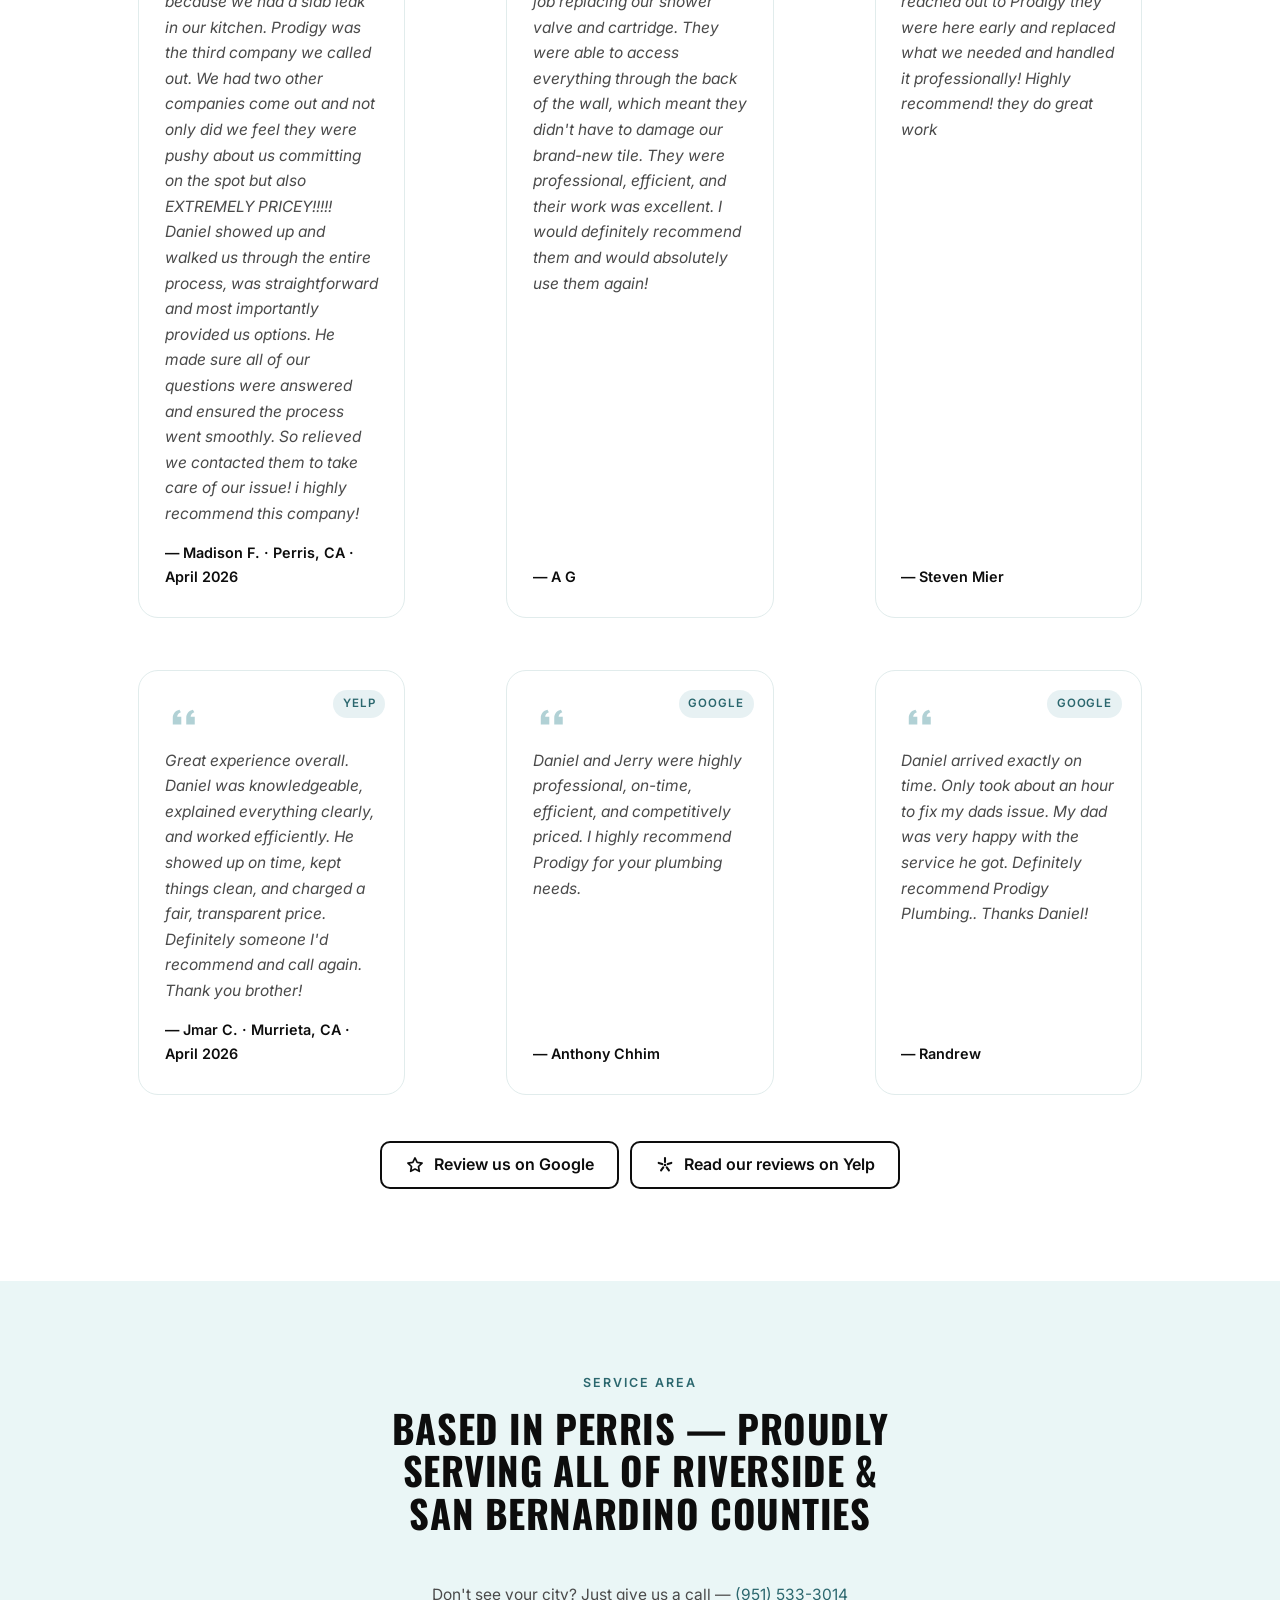
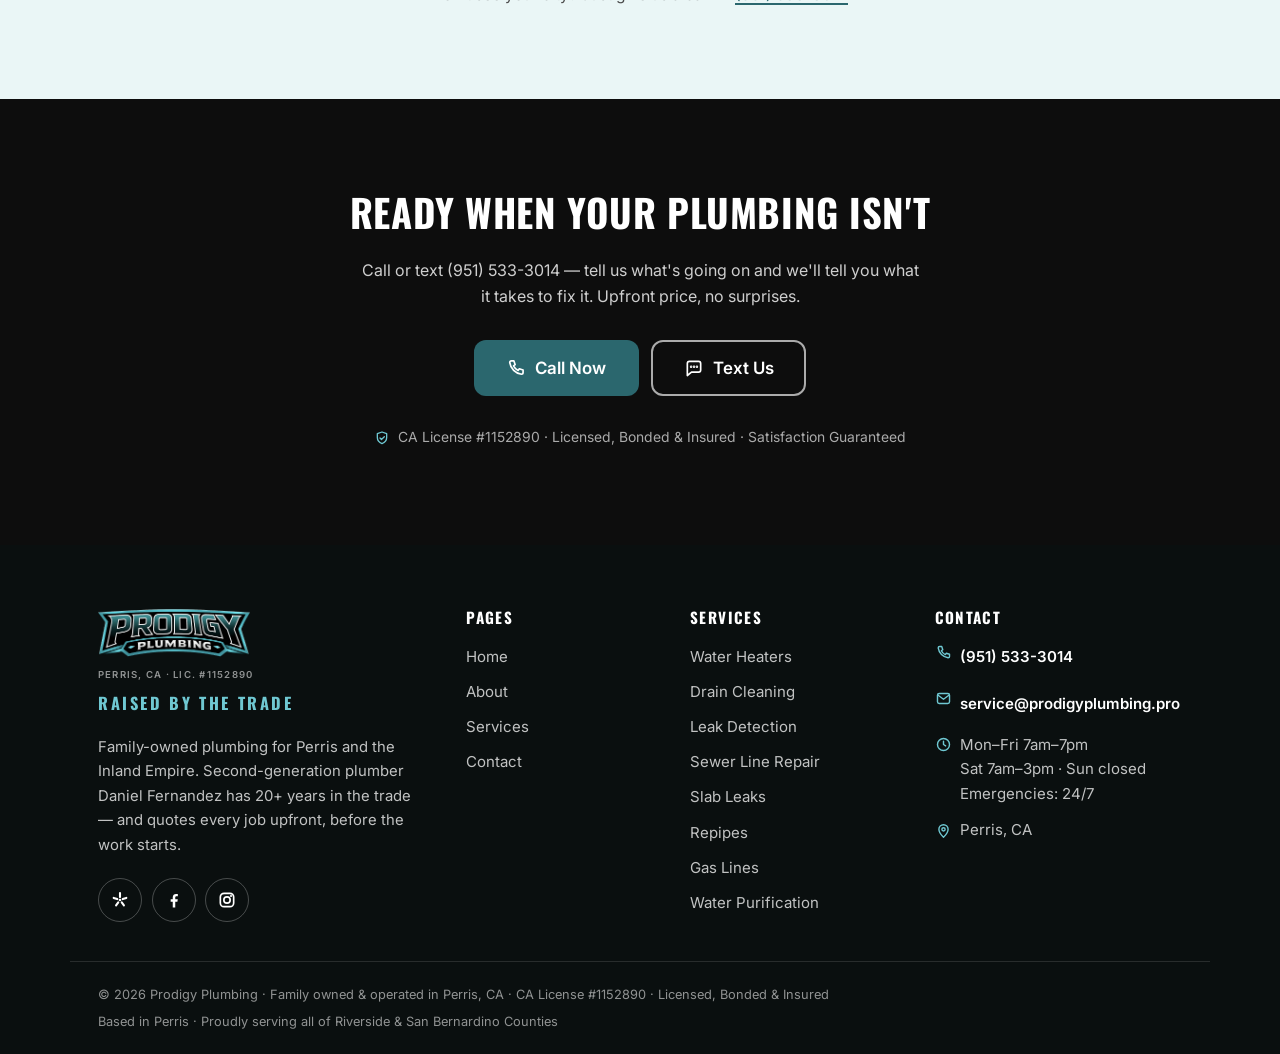
==== commit ce5b263a: "Add Google reviews and switch service area to county-wide message Reviews section now shows six card" ====
--- a/index.html
+++ b/index.html
@@ -325,17 +325,47 @@
       </div>
       <div class="testi-grid" data-stagger>
         <figure class="testi-card reveal">
+          <span class="testi-source">Yelp</span>
           <svg class="quote-mark" viewBox="0 0 24 24" fill="currentColor" aria-hidden="true"><path d="M10.2 7.5c-2.8.6-4.7 2.7-4.7 5.7V18h6v-5.5H8.6c.1-1.6 1-2.7 2.6-3.2zM19.7 7.5c-2.8.6-4.7 2.7-4.7 5.7V18h6v-5.5h-2.9c.1-1.6 1-2.7 2.6-3.2z"/></svg>
           <blockquote>I called Prodigy Plumbing because we had a slab leak in our kitchen. Prodigy was the third company we called out. We had two other companies come out and not only did we feel they were pushy about us committing on the spot but also EXTREMELY PRICEY!!!!! Daniel showed up and walked us through the entire process, was straightforward and most importantly provided us options. He made sure all of our questions were answered and ensured the process went smoothly. So relieved we contacted them to take care of our issue! i highly recommend this company!</blockquote>
           <figcaption>— Madison F. · Perris, CA · April 2026</figcaption>
         </figure>
         <figure class="testi-card reveal">
+          <span class="testi-source">Google</span>
+          <svg class="quote-mark" viewBox="0 0 24 24" fill="currentColor" aria-hidden="true"><path d="M10.2 7.5c-2.8.6-4.7 2.7-4.7 5.7V18h6v-5.5H8.6c.1-1.6 1-2.7 2.6-3.2zM19.7 7.5c-2.8.6-4.7 2.7-4.7 5.7V18h6v-5.5h-2.9c.1-1.6 1-2.7 2.6-3.2z"/></svg>
+          <blockquote>Prodigy Plumbing did a great job replacing our shower valve and cartridge. They were able to access everything through the back of the wall, which meant they didn't have to damage our brand-new tile. They were professional, efficient, and their work was excellent. I would definitely recommend them and would absolutely use them again!</blockquote>
+          <figcaption>— A G</figcaption>
+        </figure>
+        <figure class="testi-card reveal">
+          <span class="testi-source">Google</span>
+          <svg class="quote-mark" viewBox="0 0 24 24" fill="currentColor" aria-hidden="true"><path d="M10.2 7.5c-2.8.6-4.7 2.7-4.7 5.7V18h6v-5.5H8.6c.1-1.6 1-2.7 2.6-3.2zM19.7 7.5c-2.8.6-4.7 2.7-4.7 5.7V18h6v-5.5h-2.9c.1-1.6 1-2.7 2.6-3.2z"/></svg>
+          <blockquote>Had a water heater leak and reached out to Prodigy they were here early and replaced what we needed and handled it professionally! Highly recommend! they do great work</blockquote>
+          <figcaption>— Steven Mier</figcaption>
+        </figure>
+        <figure class="testi-card reveal">
+          <span class="testi-source">Yelp</span>
           <svg class="quote-mark" viewBox="0 0 24 24" fill="currentColor" aria-hidden="true"><path d="M10.2 7.5c-2.8.6-4.7 2.7-4.7 5.7V18h6v-5.5H8.6c.1-1.6 1-2.7 2.6-3.2zM19.7 7.5c-2.8.6-4.7 2.7-4.7 5.7V18h6v-5.5h-2.9c.1-1.6 1-2.7 2.6-3.2z"/></svg>
           <blockquote>Great experience overall. Daniel was knowledgeable, explained everything clearly, and worked efficiently. He showed up on time, kept things clean, and charged a fair, transparent price. Definitely someone I'd recommend and call again. Thank you brother!</blockquote>
           <figcaption>— Jmar C. · Murrieta, CA · April 2026</figcaption>
         </figure>
+        <figure class="testi-card reveal">
+          <span class="testi-source">Google</span>
+          <svg class="quote-mark" viewBox="0 0 24 24" fill="currentColor" aria-hidden="true"><path d="M10.2 7.5c-2.8.6-4.7 2.7-4.7 5.7V18h6v-5.5H8.6c.1-1.6 1-2.7 2.6-3.2zM19.7 7.5c-2.8.6-4.7 2.7-4.7 5.7V18h6v-5.5h-2.9c.1-1.6 1-2.7 2.6-3.2z"/></svg>
+          <blockquote>Daniel and Jerry were highly professional, on-time, efficient, and competitively priced. I highly recommend Prodigy for your plumbing needs.</blockquote>
+          <figcaption>— Anthony Chhim</figcaption>
+        </figure>
+        <figure class="testi-card reveal">
+          <span class="testi-source">Google</span>
+          <svg class="quote-mark" viewBox="0 0 24 24" fill="currentColor" aria-hidden="true"><path d="M10.2 7.5c-2.8.6-4.7 2.7-4.7 5.7V18h6v-5.5H8.6c.1-1.6 1-2.7 2.6-3.2zM19.7 7.5c-2.8.6-4.7 2.7-4.7 5.7V18h6v-5.5h-2.9c.1-1.6 1-2.7 2.6-3.2z"/></svg>
+          <blockquote>Daniel arrived exactly on time. Only took about an hour to fix my dads issue. My dad was very happy with the service he got. Definitely recommend Prodigy Plumbing.. Thanks Daniel!</blockquote>
+          <figcaption>— Randrew</figcaption>
+        </figure>
       </div>
       <p class="testi-note reveal">
+        <a class="btn btn--ghost" href="https://www.google.com/maps/place//data=!4m3!3m2!1s0xa3b18afd9c09f20d:0xca7fda6051f9d38a!12e1?source=g.page.m.kd._&amp;laa=lu-desktop-review-solicitation" target="_blank" rel="noopener">
+          <svg viewBox="0 0 24 24" fill="none" stroke="currentColor" stroke-width="2" stroke-linejoin="round" aria-hidden="true"><path d="M12 3.5l2.6 5.4 5.9.8-4.3 4.1 1 5.8-5.2-2.8-5.2 2.8 1-5.8-4.3-4.1 5.9-.8z"/></svg>
+          Review us on Google
+        </a>
         <a class="btn btn--ghost" href="https://yelp.to/4Vf3LQ-yhP" target="_blank" rel="noopener">
           <svg viewBox="0 0 24 24" fill="none" stroke="currentColor" stroke-width="2.5" stroke-linecap="round" aria-hidden="true"><path d="M12 8.5V3.5M15.3 10.9l4.3-1.4M14.1 14.8l2.6 3.7M9.9 14.8l-2.6 3.7M8.7 10.9L4.4 9.5"/><circle cx="12" cy="12" r="1.6" fill="currentColor" stroke="none"/></svg>
           Read our reviews on Yelp
@@ -349,20 +379,9 @@
     <div class="container">
       <div class="section-head section-head--center reveal">
         <span class="eyebrow">Service area</span>
-        <h2>Based in Perris. Working all over the valley.</h2>
-        <p class="lede">Prodigy trucks run these Inland Empire towns every week:</p>
-      </div>
-      <ul class="city-grid" role="list" data-stagger>
-        <li class="city reveal"><svg viewBox="0 0 24 24" fill="none" stroke="currentColor" stroke-width="2" stroke-linecap="round" stroke-linejoin="round" aria-hidden="true"><path d="M12 21.5S5.5 15.6 5.5 10.4a6.5 6.5 0 0 1 13 0c0 5.2-6.5 11.1-6.5 11.1z"/><circle cx="12" cy="10.4" r="2.3"/></svg>Perris</li>
-        <li class="city reveal"><svg viewBox="0 0 24 24" fill="none" stroke="currentColor" stroke-width="2" stroke-linecap="round" stroke-linejoin="round" aria-hidden="true"><path d="M12 21.5S5.5 15.6 5.5 10.4a6.5 6.5 0 0 1 13 0c0 5.2-6.5 11.1-6.5 11.1z"/><circle cx="12" cy="10.4" r="2.3"/></svg>Moreno Valley</li>
-        <li class="city reveal"><svg viewBox="0 0 24 24" fill="none" stroke="currentColor" stroke-width="2" stroke-linecap="round" stroke-linejoin="round" aria-hidden="true"><path d="M12 21.5S5.5 15.6 5.5 10.4a6.5 6.5 0 0 1 13 0c0 5.2-6.5 11.1-6.5 11.1z"/><circle cx="12" cy="10.4" r="2.3"/></svg>Menifee</li>
-        <li class="city reveal"><svg viewBox="0 0 24 24" fill="none" stroke="currentColor" stroke-width="2" stroke-linecap="round" stroke-linejoin="round" aria-hidden="true"><path d="M12 21.5S5.5 15.6 5.5 10.4a6.5 6.5 0 0 1 13 0c0 5.2-6.5 11.1-6.5 11.1z"/><circle cx="12" cy="10.4" r="2.3"/></svg>Hemet</li>
-        <li class="city reveal"><svg viewBox="0 0 24 24" fill="none" stroke="currentColor" stroke-width="2" stroke-linecap="round" stroke-linejoin="round" aria-hidden="true"><path d="M12 21.5S5.5 15.6 5.5 10.4a6.5 6.5 0 0 1 13 0c0 5.2-6.5 11.1-6.5 11.1z"/><circle cx="12" cy="10.4" r="2.3"/></svg>San Jacinto</li>
-        <li class="city reveal"><svg viewBox="0 0 24 24" fill="none" stroke="currentColor" stroke-width="2" stroke-linecap="round" stroke-linejoin="round" aria-hidden="true"><path d="M12 21.5S5.5 15.6 5.5 10.4a6.5 6.5 0 0 1 13 0c0 5.2-6.5 11.1-6.5 11.1z"/><circle cx="12" cy="10.4" r="2.3"/></svg>Sun City</li>
-        <li class="city reveal"><svg viewBox="0 0 24 24" fill="none" stroke="currentColor" stroke-width="2" stroke-linecap="round" stroke-linejoin="round" aria-hidden="true"><path d="M12 21.5S5.5 15.6 5.5 10.4a6.5 6.5 0 0 1 13 0c0 5.2-6.5 11.1-6.5 11.1z"/><circle cx="12" cy="10.4" r="2.3"/></svg>Homeland</li>
-        <li class="city reveal"><svg viewBox="0 0 24 24" fill="none" stroke="currentColor" stroke-width="2" stroke-linecap="round" stroke-linejoin="round" aria-hidden="true"><path d="M12 21.5S5.5 15.6 5.5 10.4a6.5 6.5 0 0 1 13 0c0 5.2-6.5 11.1-6.5 11.1z"/><circle cx="12" cy="10.4" r="2.3"/></svg>Winchester</li>
-      </ul>
-      <p class="area-note reveal">A few miles outside one of these? Call anyway — if we can reach you, we'll come. <a href="tel:9515333014">(951) 533-3014</a></p>
+        <h2>Based in Perris — proudly serving all of Riverside &amp; San Bernardino Counties</h2>
+      </div>
+      <p class="area-note reveal">Don't see your city? Just give us a call — <a href="tel:9515333014">(951) 533-3014</a></p>
     </div>
   </section>
 
@@ -450,7 +469,7 @@
 
   <div class="container footer-bottom">
     <p>© 2026 Prodigy Plumbing · Family owned &amp; operated in Perris, CA · CA License #1152890 · Licensed, Bonded &amp; Insured</p>
-    <p>Serving Perris, Moreno Valley, Menifee, Hemet, San Jacinto, Sun City, Homeland &amp; Winchester</p>
+    <p>Based in Perris · Proudly serving all of Riverside &amp; San Bernardino Counties</p>
   </div>
 </footer>
 
--- a/assets/css/styles.css
+++ b/assets/css/styles.css
@@ -738,6 +738,7 @@
 
 .testi-grid { display: grid; gap: 1rem; max-width: 960px; margin-inline: auto; }
 .testi-card {
+  position: relative;
   display: flex;
   flex-direction: column;
   gap: 0.9rem;
@@ -762,38 +763,39 @@
 }
 .testi-card blockquote { margin: 0; font-style: italic; color: var(--grey); font-size: 0.97rem; }
 .testi-card figcaption { font-weight: 600; font-size: 0.9rem; margin-top: auto; }
-.testi-note { text-align: center; margin-top: 1.9rem; }
+.testi-source {
+  position: absolute;
+  top: 1.15rem;
+  right: 1.2rem;
+  font-size: 0.72rem;
+  font-weight: 600;
+  letter-spacing: 0.08em;
+  text-transform: uppercase;
+  color: var(--teal-ink);
+  background: rgba(62, 143, 152, 0.12);
+  padding: 0.28rem 0.6rem;
+  border-radius: 999px;
+}
+
+.testi-note {
+  display: flex;
+  flex-wrap: wrap;
+  gap: 0.7rem;
+  justify-content: center;
+  margin-top: 1.9rem;
+}
 
 @media (min-width: 760px) { .testi-grid { grid-template-columns: repeat(2, minmax(0, 1fr)); gap: 1.3rem; } }
+@media (min-width: 1080px) { .testi-grid { grid-template-columns: repeat(3, minmax(0, 1fr)); max-width: none; } }
 
 /* ---------- Service area ---------- */
 
-.city-grid {
-  display: grid;
-  grid-template-columns: repeat(2, minmax(0, 1fr));
-  gap: 0.75rem;
-  max-width: 880px;
-  margin-inline: auto;
-}
-.city {
-  display: flex;
-  align-items: center;
-  gap: 0.55rem;
-  background: var(--white);
-  border: 1px solid var(--line);
-  border-radius: 10px;
-  padding: 0.85rem 1rem;
-  font-weight: 600;
-  font-size: 0.97rem;
-}
-.city svg { width: 17px; height: 17px; flex: none; color: var(--teal-ink); }
 .area-note {
   text-align: center;
   color: var(--grey);
   margin-top: 1.6rem;
   font-size: 0.97rem;
 }
-@media (min-width: 640px) { .city-grid { grid-template-columns: repeat(4, minmax(0, 1fr)); } }
 
 /* ---------- Final CTA band ---------- */
 
@@ -1181,9 +1183,6 @@
 }
 .hours-note svg { width: 18px; height: 18px; flex: none; color: var(--teal-deep); margin-top: 0.15rem; }
 
-.info-card .city-grid { grid-template-columns: repeat(2, minmax(0, 1fr)); gap: 0.55rem; }
-.info-card .city { padding: 0.6rem 0.8rem; font-size: 0.9rem; border-color: var(--mint-deep); }
-
 .map-wrap {
   border-radius: var(--r-lg);
   overflow: hidden;
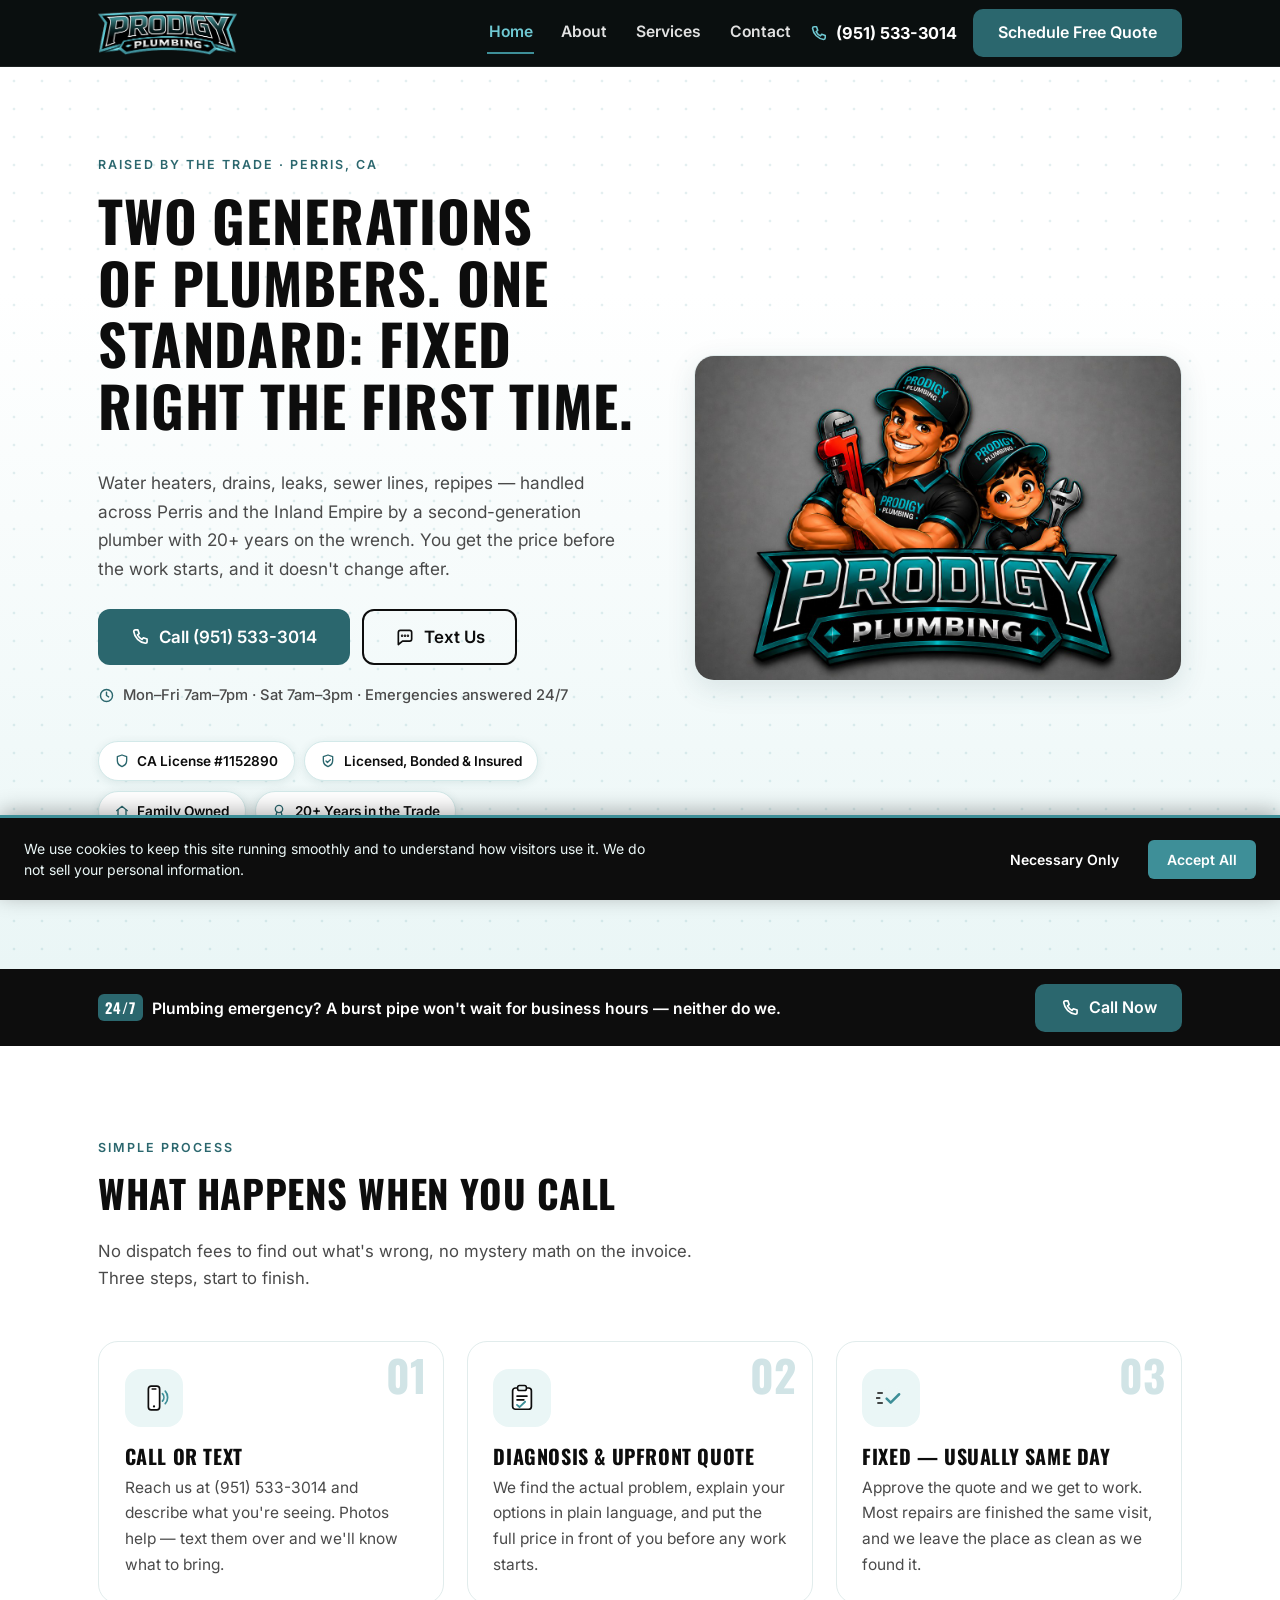
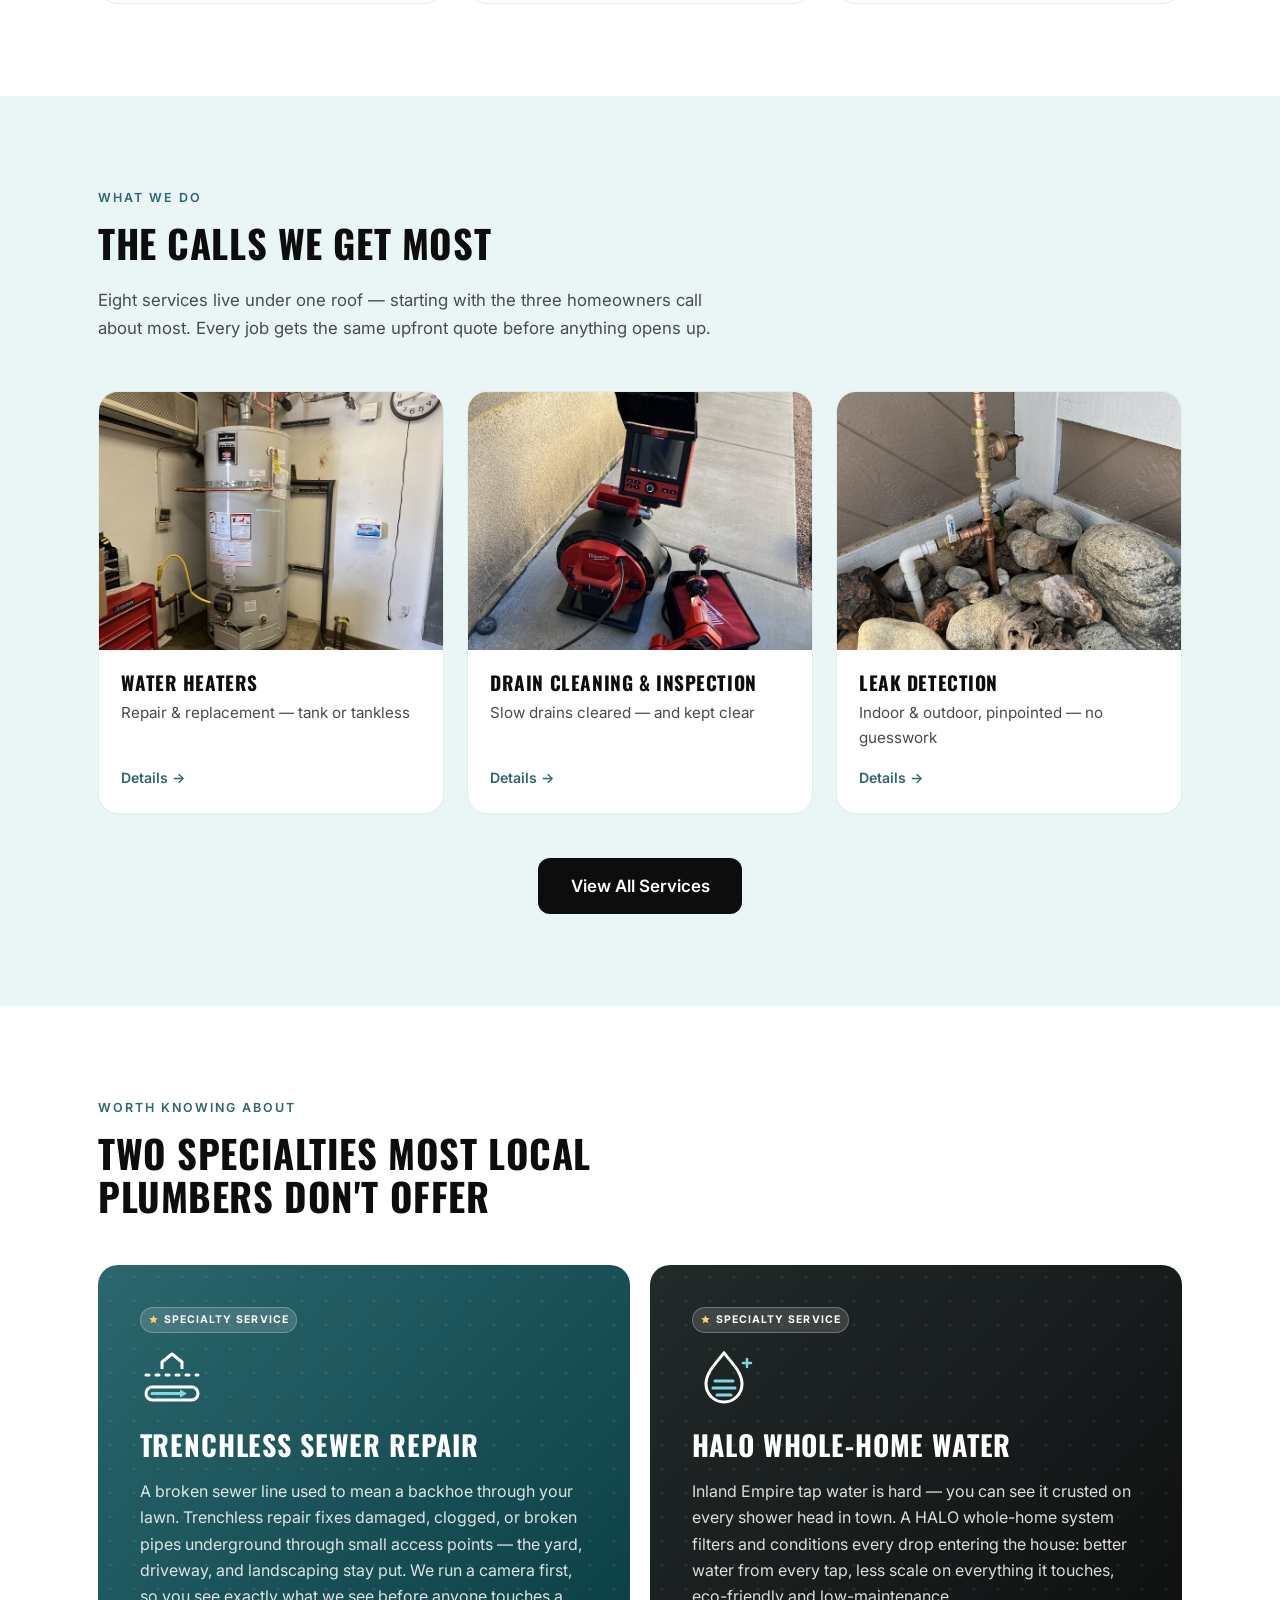
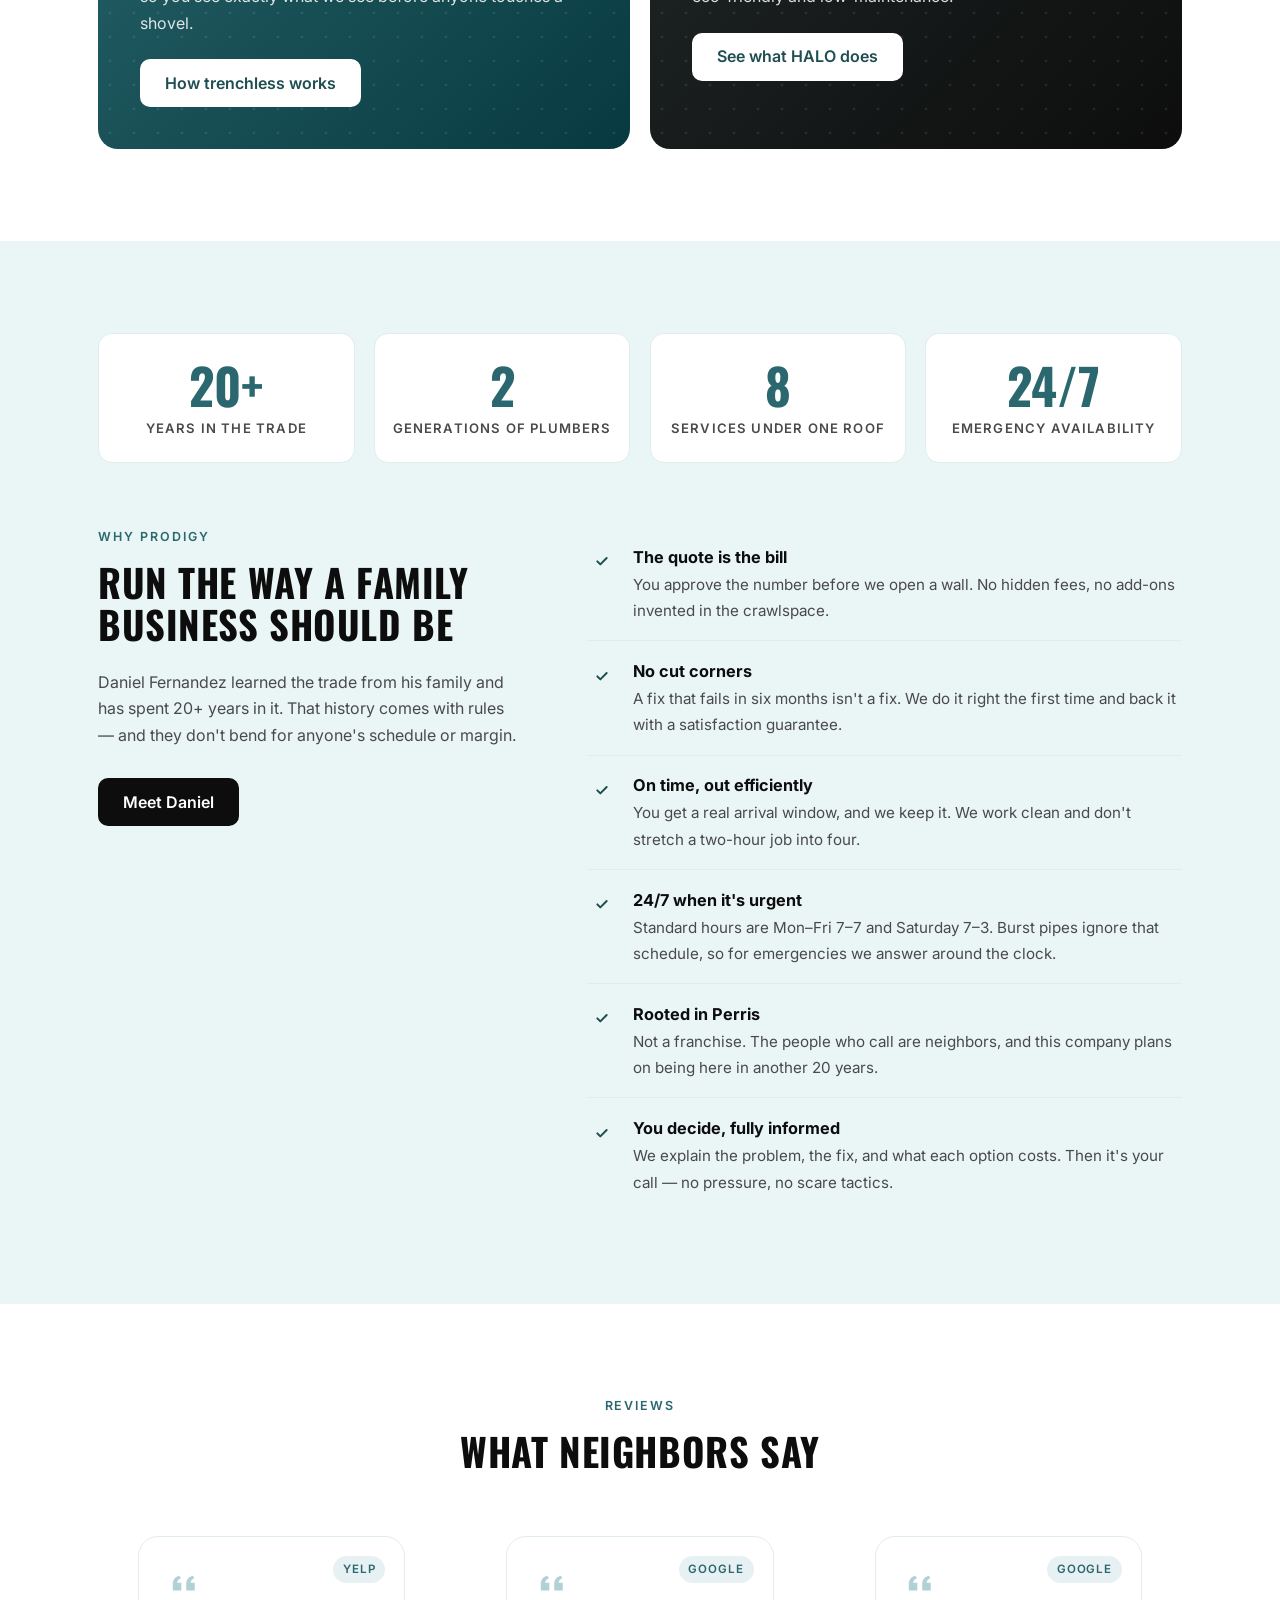
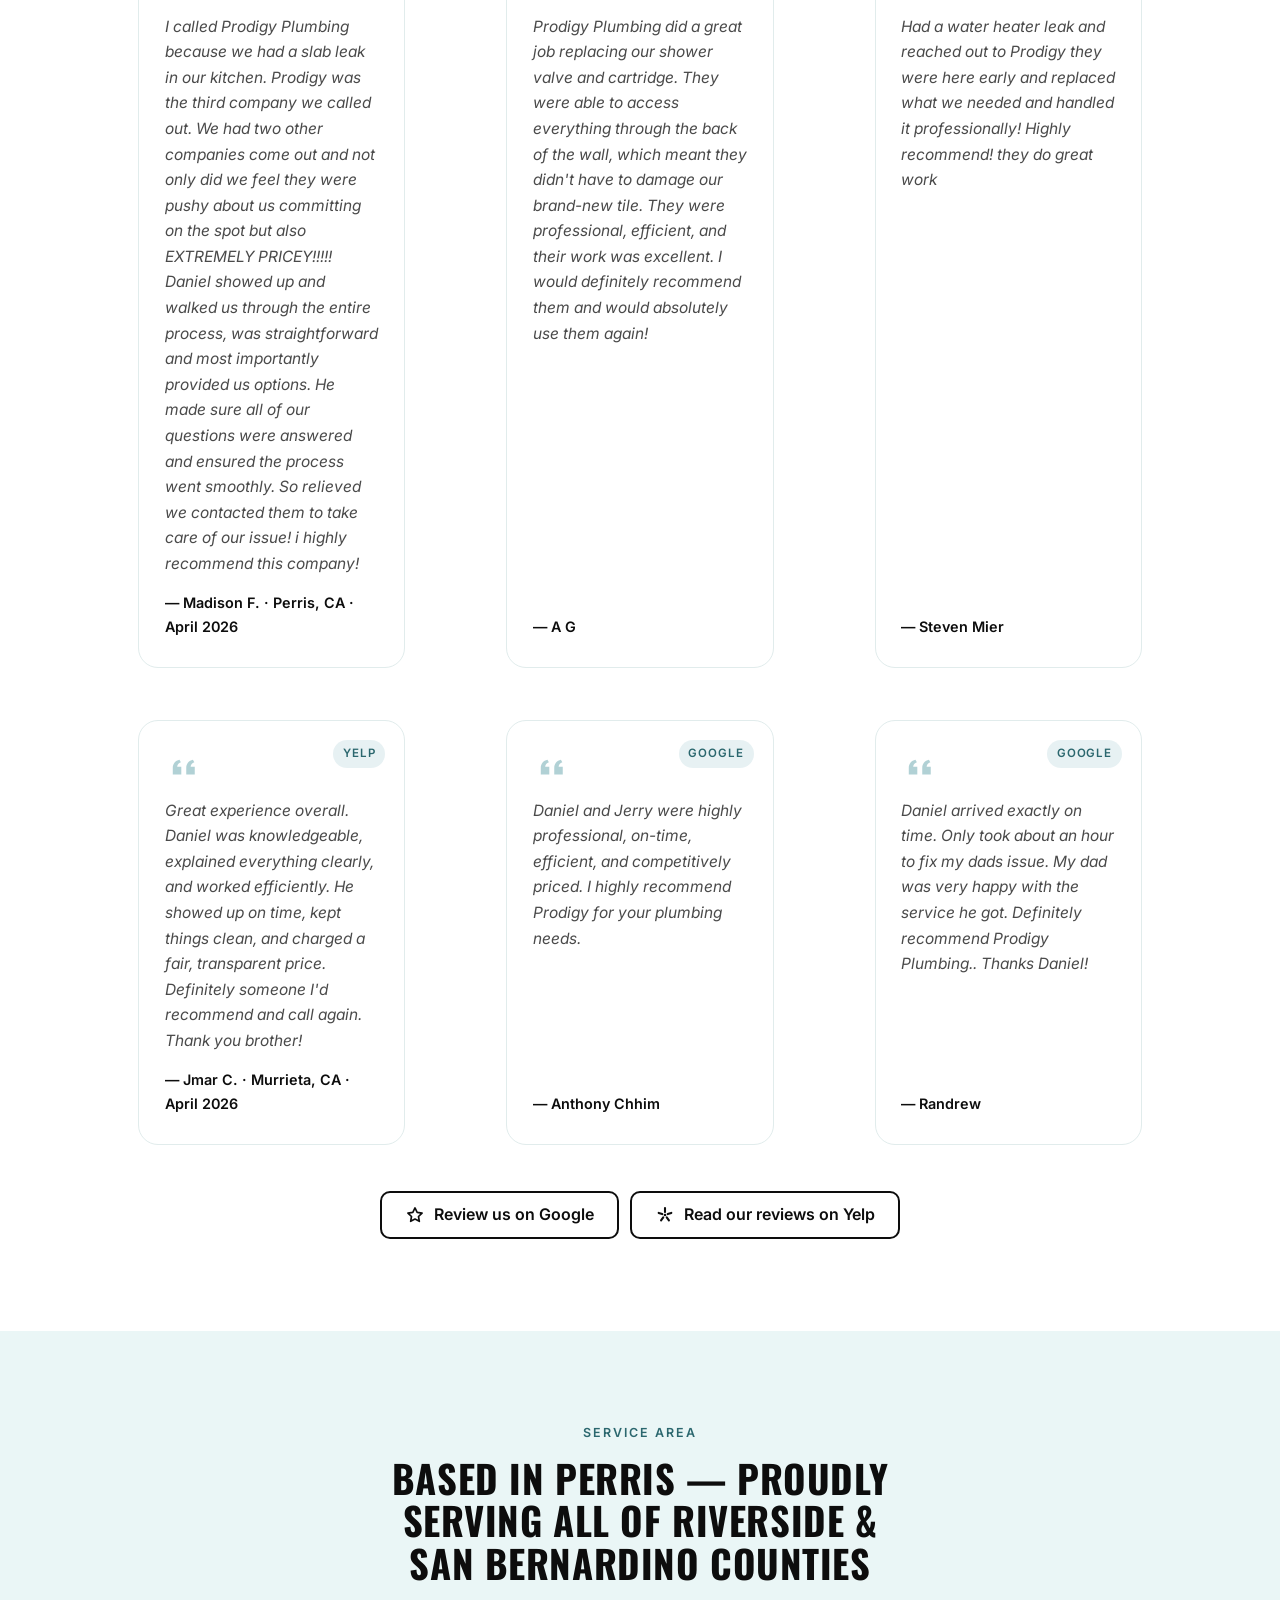
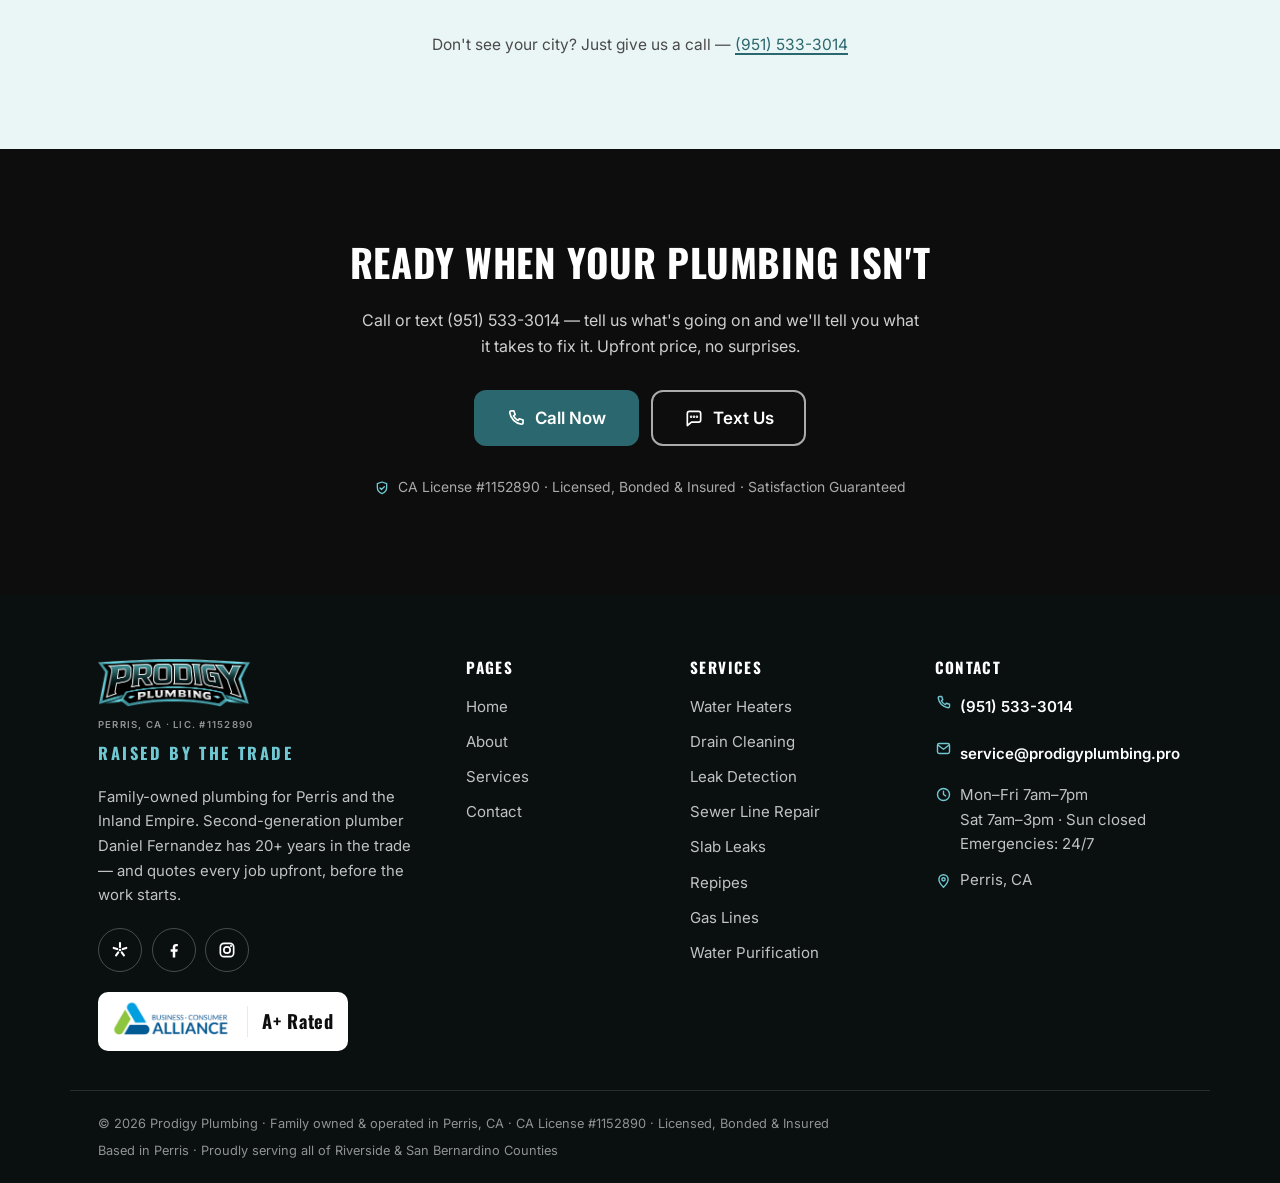
==== commit d2e72db6: "Add financing mentions and BCA A+ rating with logo Financing: new homepage trust chip, a note under " ====
--- a/index.html
+++ b/index.html
@@ -28,6 +28,7 @@
     "@id": "https://prodigyplumbing.pro/#business",
     "name": "Prodigy Plumbing",
     "slogan": "Raised by the Trade",
+    "award": "A+ Rating from the Business Consumer Alliance",
     "url": "https://prodigyplumbing.pro/",
     "telephone": "+1-951-533-3014",
     "email": "service@prodigyplumbing.pro",
@@ -151,6 +152,8 @@
           <li class="trust-badge"><svg viewBox="0 0 24 24" fill="none" stroke="currentColor" stroke-width="2" stroke-linecap="round" stroke-linejoin="round" aria-hidden="true"><path d="M12 3l7 2.6v5.8c0 4.4-3 7.6-7 9-4-1.4-7-4.6-7-9V5.6z"/><path d="M9 12l2.2 2.2L15.5 10"/></svg>Licensed, Bonded &amp; Insured</li>
           <li class="trust-badge"><svg viewBox="0 0 24 24" fill="none" stroke="currentColor" stroke-width="2" stroke-linecap="round" stroke-linejoin="round" aria-hidden="true"><path d="M4 11.5 12 5l8 6.5"/><path d="M6 10.5V19h12v-8.5"/></svg>Family Owned</li>
           <li class="trust-badge"><svg viewBox="0 0 24 24" fill="none" stroke="currentColor" stroke-width="2" stroke-linecap="round" stroke-linejoin="round" aria-hidden="true"><circle cx="12" cy="9" r="5.5"/><path d="M8.8 13.5 7 21l5-2.5 5 2.5-1.8-7.5"/></svg>20+ Years in the Trade</li>
+          <li class="trust-badge"><svg viewBox="0 0 24 24" fill="none" stroke="currentColor" stroke-width="2" stroke-linecap="round" stroke-linejoin="round" aria-hidden="true"><circle cx="12" cy="12" r="8.5"/><path d="M12 7v10M14.6 9.2c-.6-.8-2-1.2-3.2-.9-1.5.4-1.9 2.1-.6 2.9 1 .6 2.6.6 3.6 1.3 1.3.9.8 2.6-.7 3-1.2.3-2.6-.1-3.3-1"/></svg>Financing Available</li>
+          <li class="trust-badge"><svg viewBox="0 0 24 24" fill="none" stroke="currentColor" stroke-width="2" stroke-linecap="round" stroke-linejoin="round" aria-hidden="true"><path d="M12 3l7 2.6v5.8c0 4.4-3 7.6-7 9-4-1.4-7-4.6-7-9V5.6z"/><path d="M9.2 12.2l2 2 3.8-4.2"/></svg>BCA A+ Rated</li>
         </ul>
       </div>
 
@@ -432,6 +435,10 @@
           <svg viewBox="0 0 24 24" fill="none" stroke="currentColor" stroke-width="2" aria-hidden="true"><rect x="4" y="4" width="16" height="16" rx="4.5"/><circle cx="12" cy="12" r="3.8"/><circle cx="16.8" cy="7.2" r="1.3" fill="currentColor" stroke="none"/></svg>
         </a>
       </div>
+      <div class="bca-badge">
+        <img src="assets/bca.png" alt="Business Consumer Alliance logo" width="129" height="45" loading="lazy">
+        <span>A+ Rated</span>
+      </div>
     </div>
 
     <nav class="footer-col" aria-label="Footer pages">
--- a/assets/css/styles.css
+++ b/assets/css/styles.css
@@ -829,6 +829,17 @@
 .footer-brand .brand-sub { color: rgba(255, 255, 255, 0.55); }
 .footer-brand p { font-size: 0.93rem; max-width: 30rem; }
 
+.finance-note {
+  display: flex;
+  align-items: center;
+  gap: 0.5rem;
+  margin-top: 1rem;
+  font-weight: 600;
+  color: var(--teal-ink);
+  font-size: 0.97rem;
+}
+.finance-note svg { width: 19px; height: 19px; flex: none; }
+
 /* ---------- Slogan ---------- */
 .slogan {
   font-family: var(--font-head);
@@ -839,6 +850,26 @@
   color: var(--teal-ink);
 }
 .footer-brand .slogan { color: #6fc8d2; margin: -0.35rem 0 1.1rem; font-size: 1.02rem; max-width: none; }
+
+.footer-brand .bca-badge {
+  display: inline-flex;
+  align-items: center;
+  gap: 0.85rem;
+  background: var(--white);
+  border-radius: 10px;
+  padding: 0.55rem 0.9rem;
+  margin-top: 1.2rem;
+}
+.footer-brand .bca-badge img { display: block; height: 42px; width: auto; }
+.footer-brand .bca-badge span {
+  font-family: var(--font-head);
+  font-weight: 700;
+  font-size: 1.15rem;
+  letter-spacing: 0.04em;
+  color: var(--ink);
+  border-left: 1px solid var(--line);
+  padding-left: 0.85rem;
+}
 .notfound .slogan { margin-top: 2.4rem; opacity: 0.9; }
 
 .social { display: flex; gap: 0.6rem; margin-top: 1.3rem; }
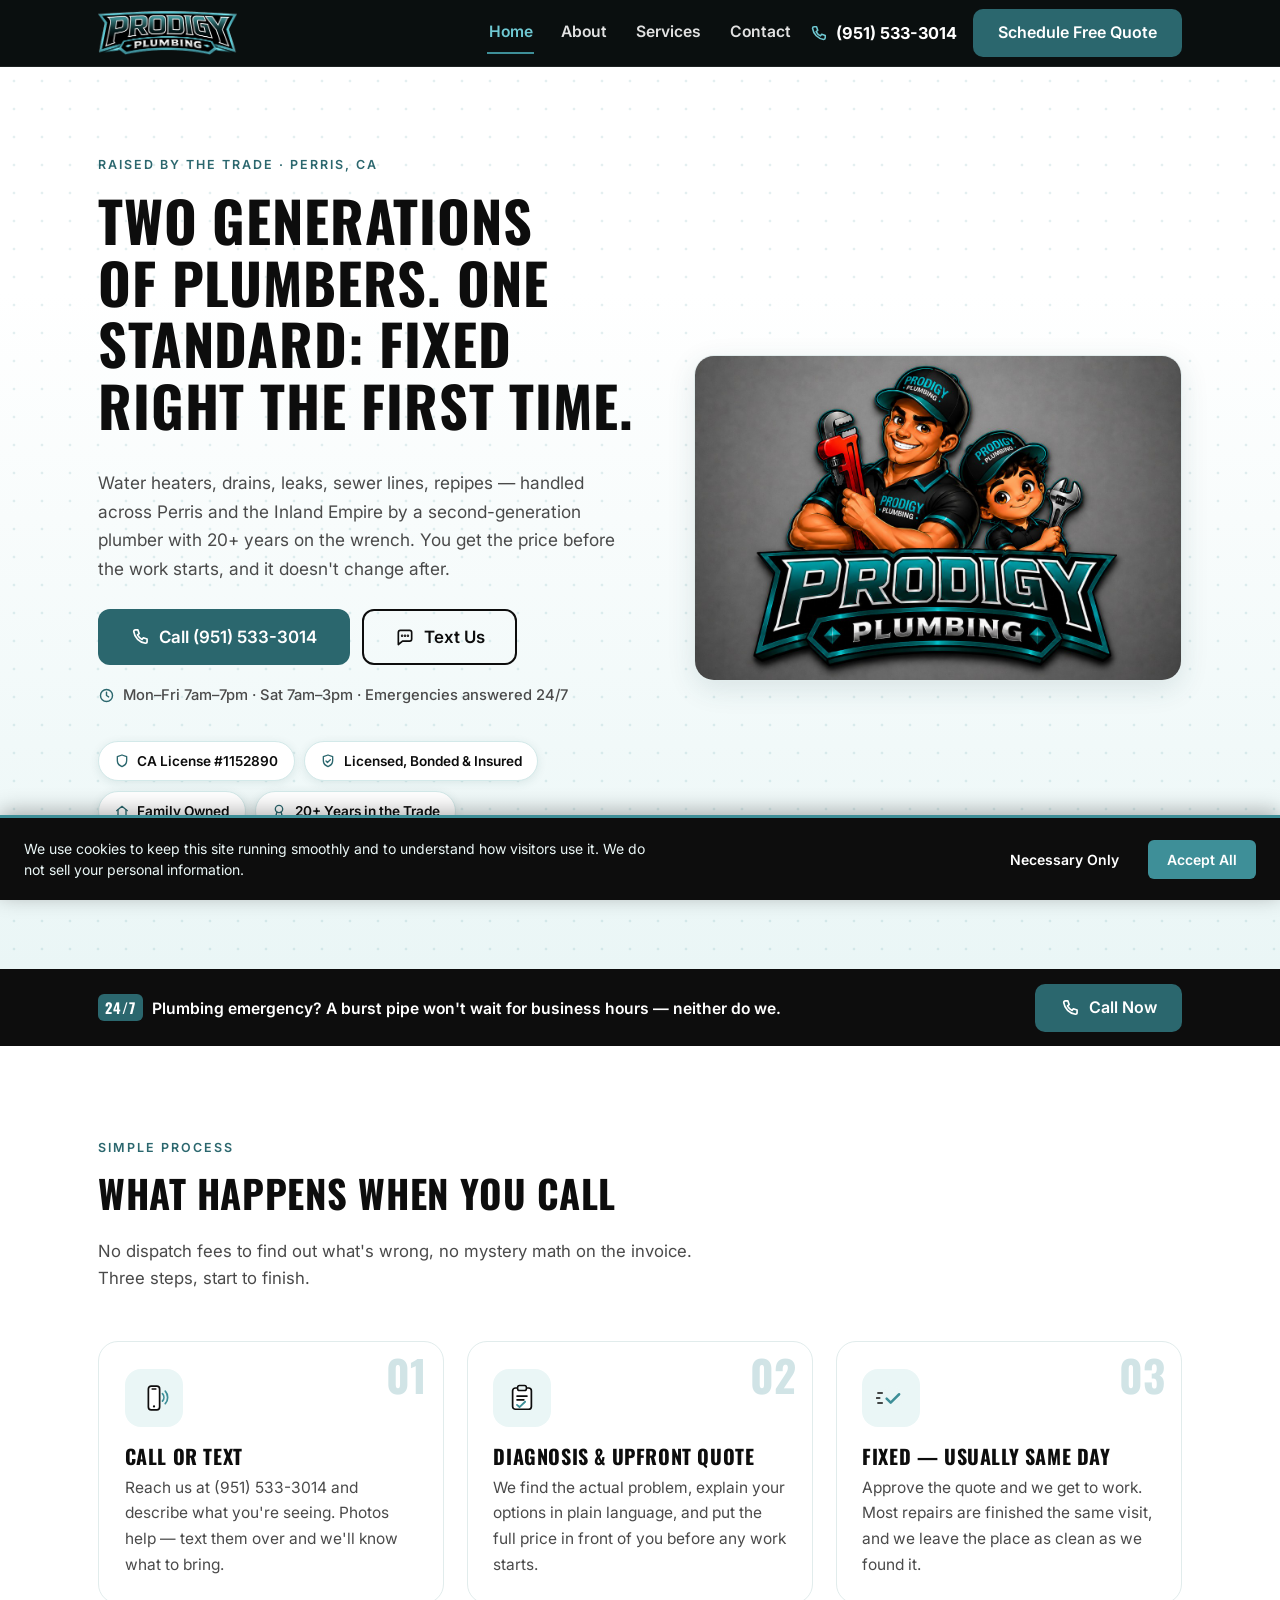
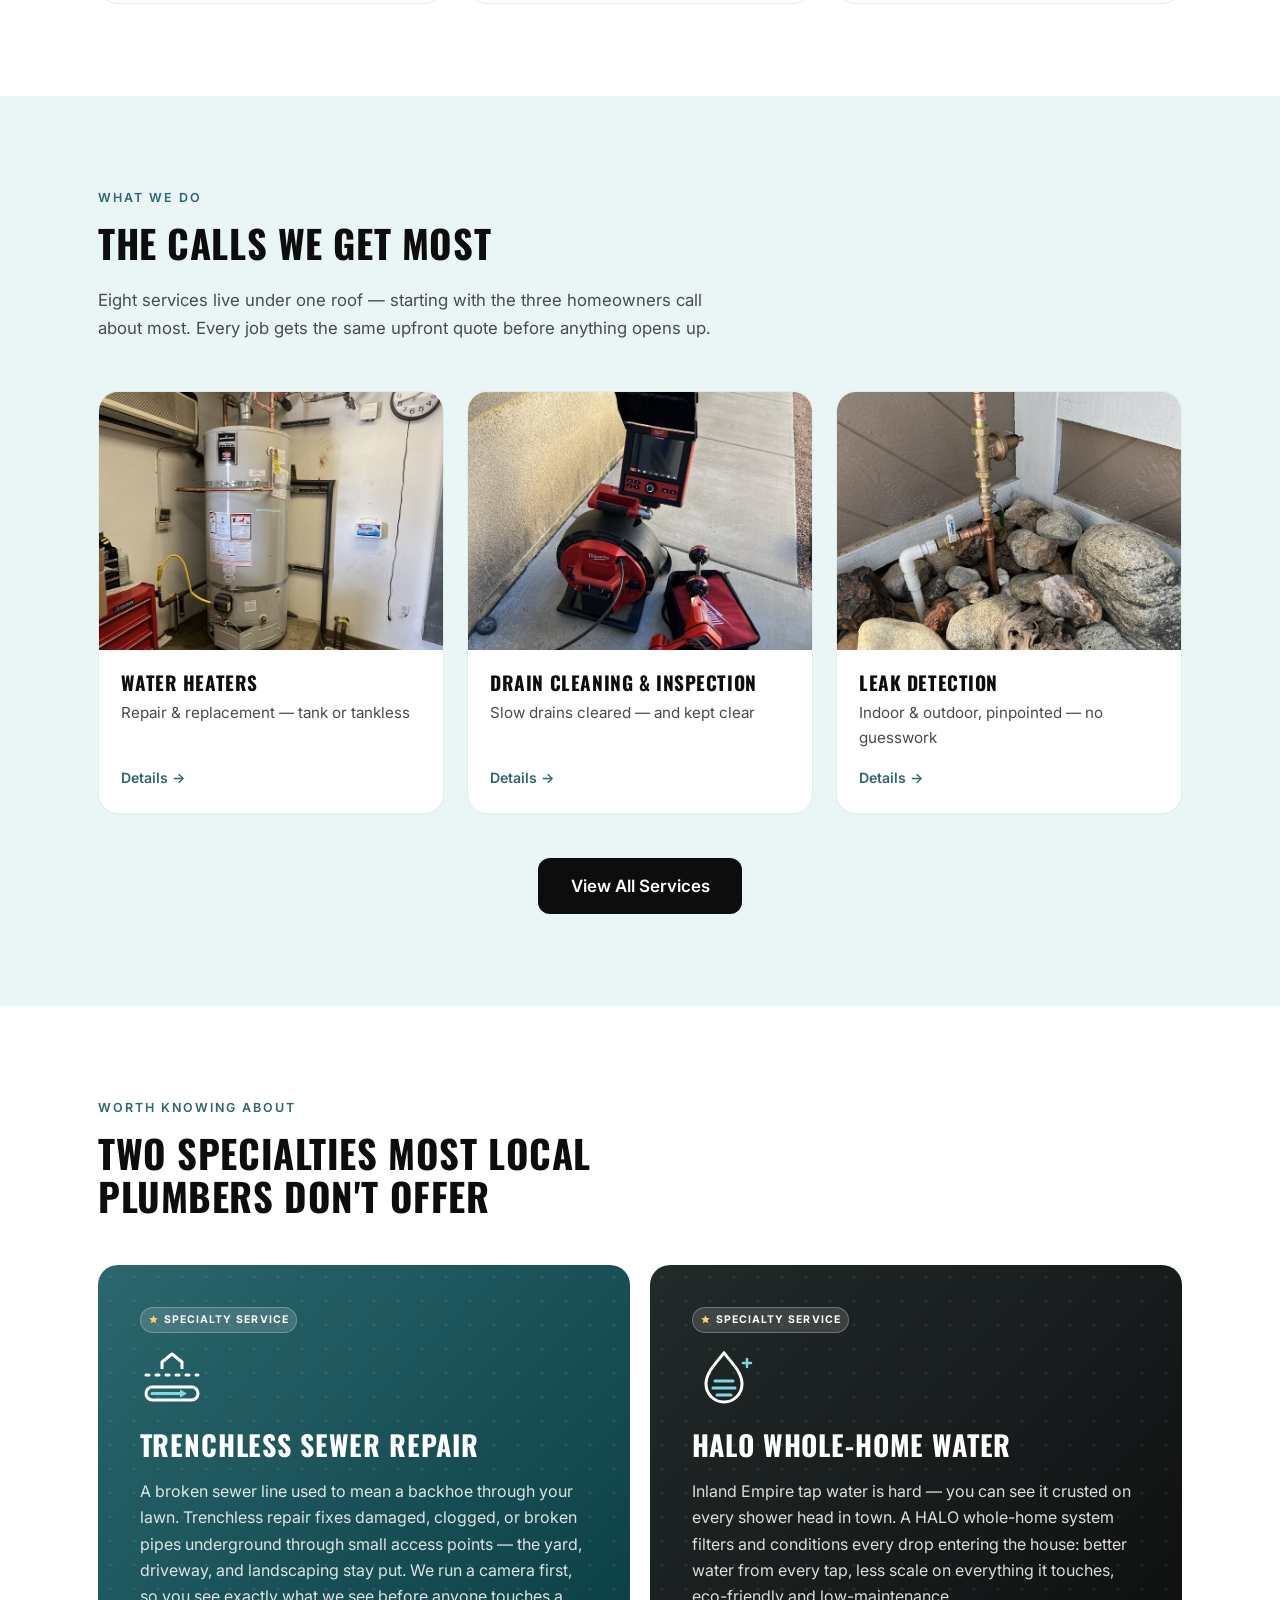
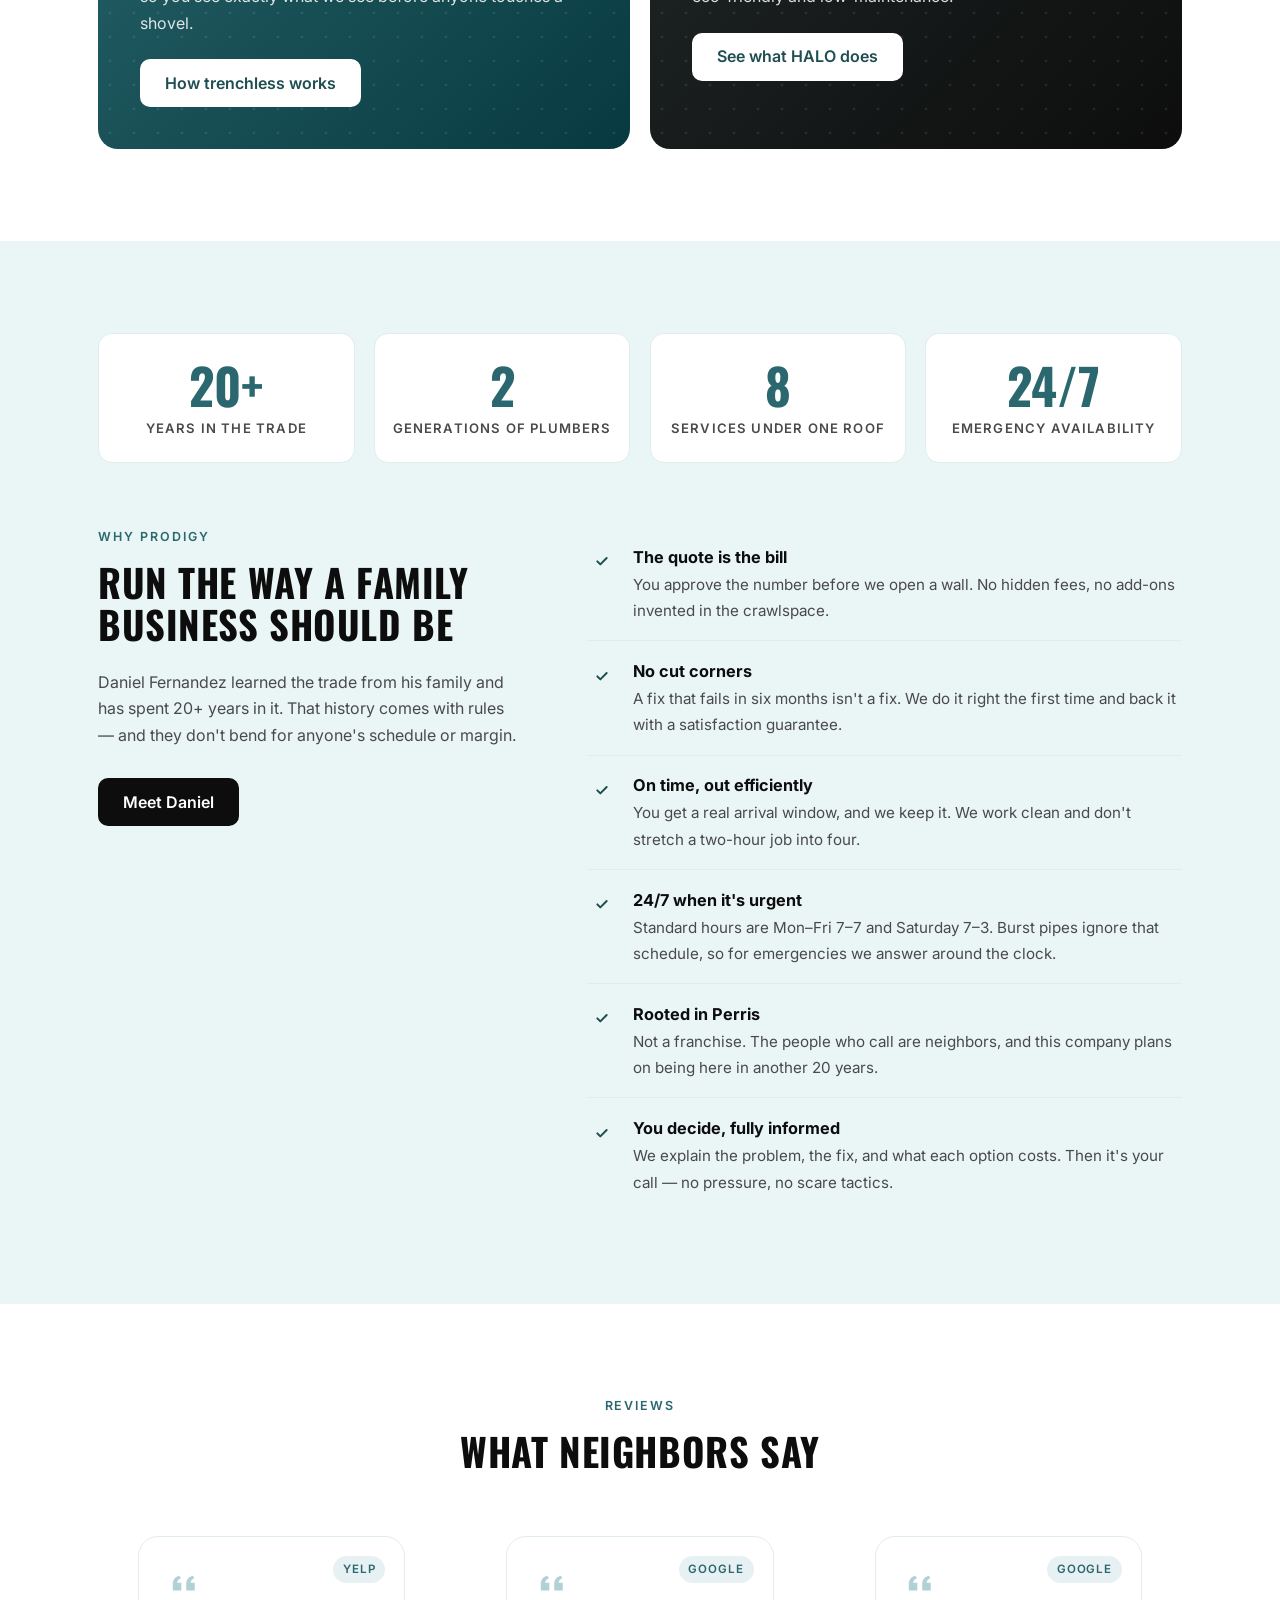
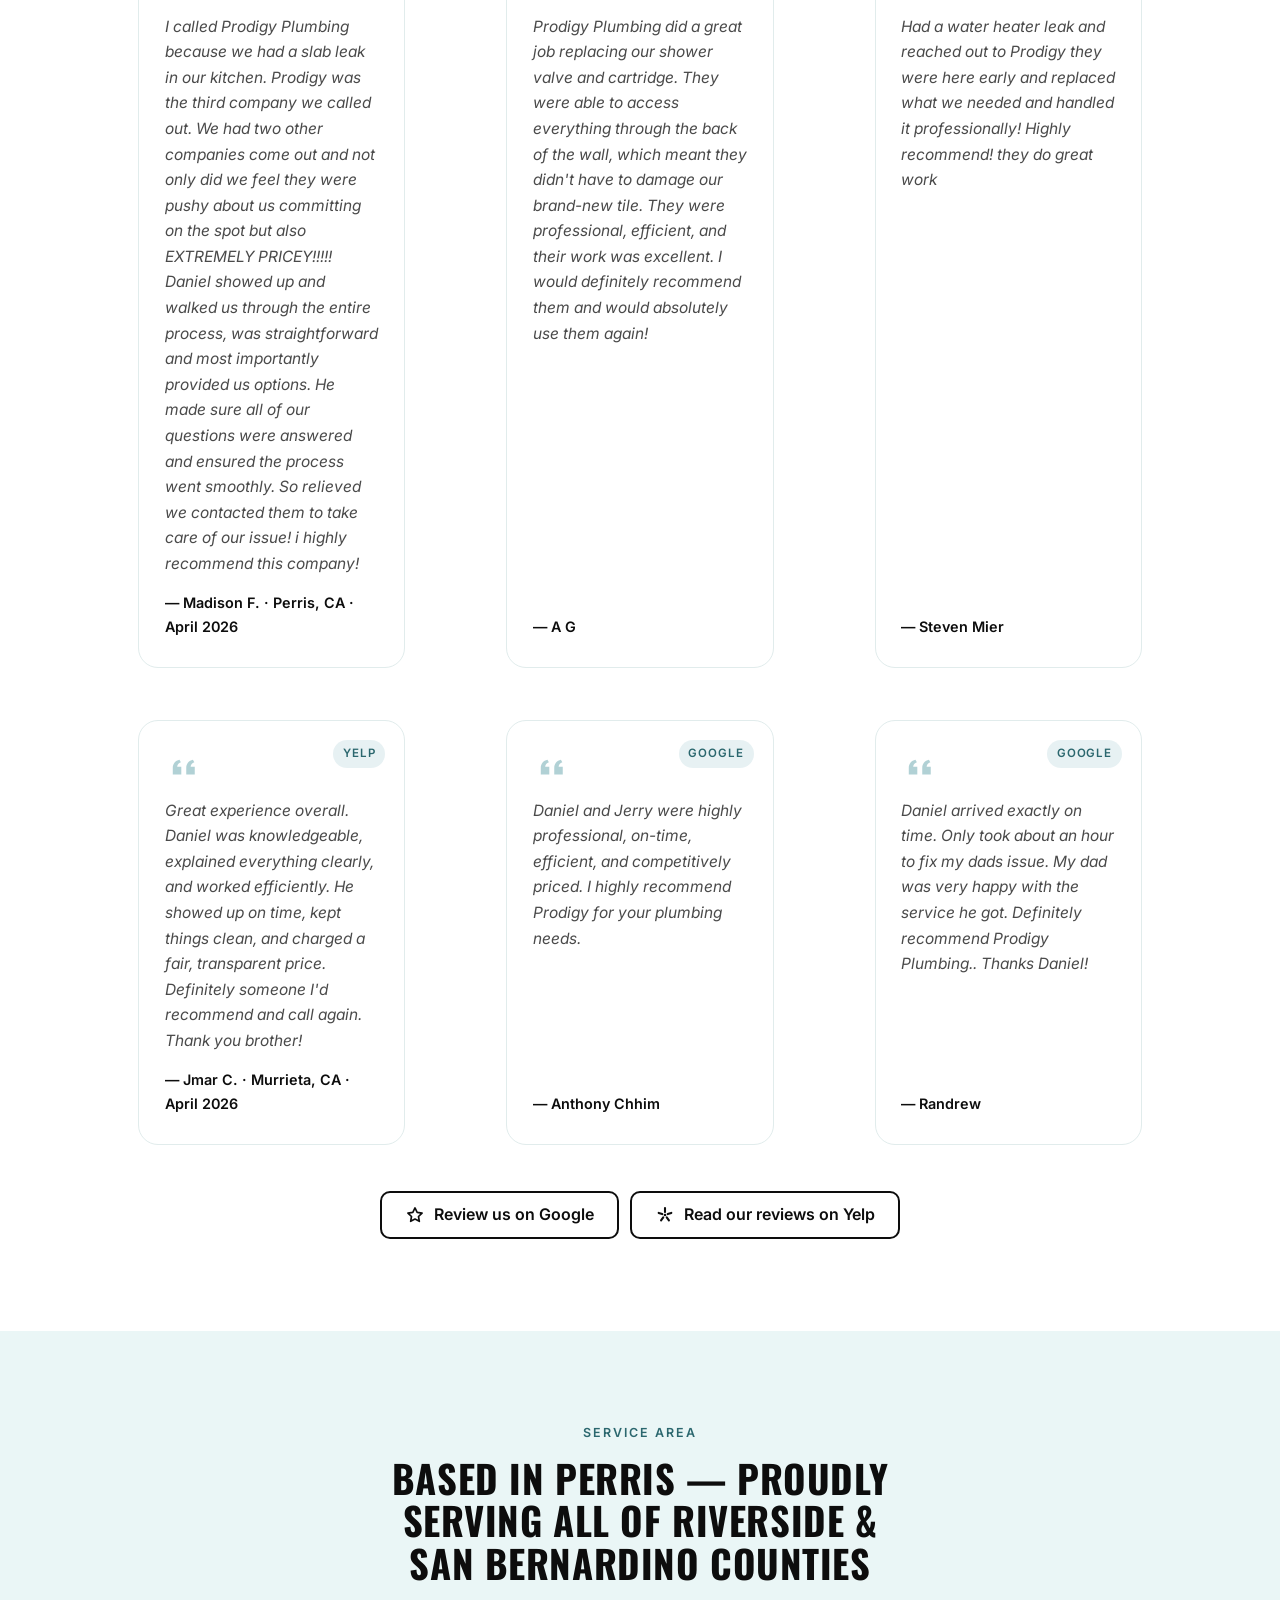
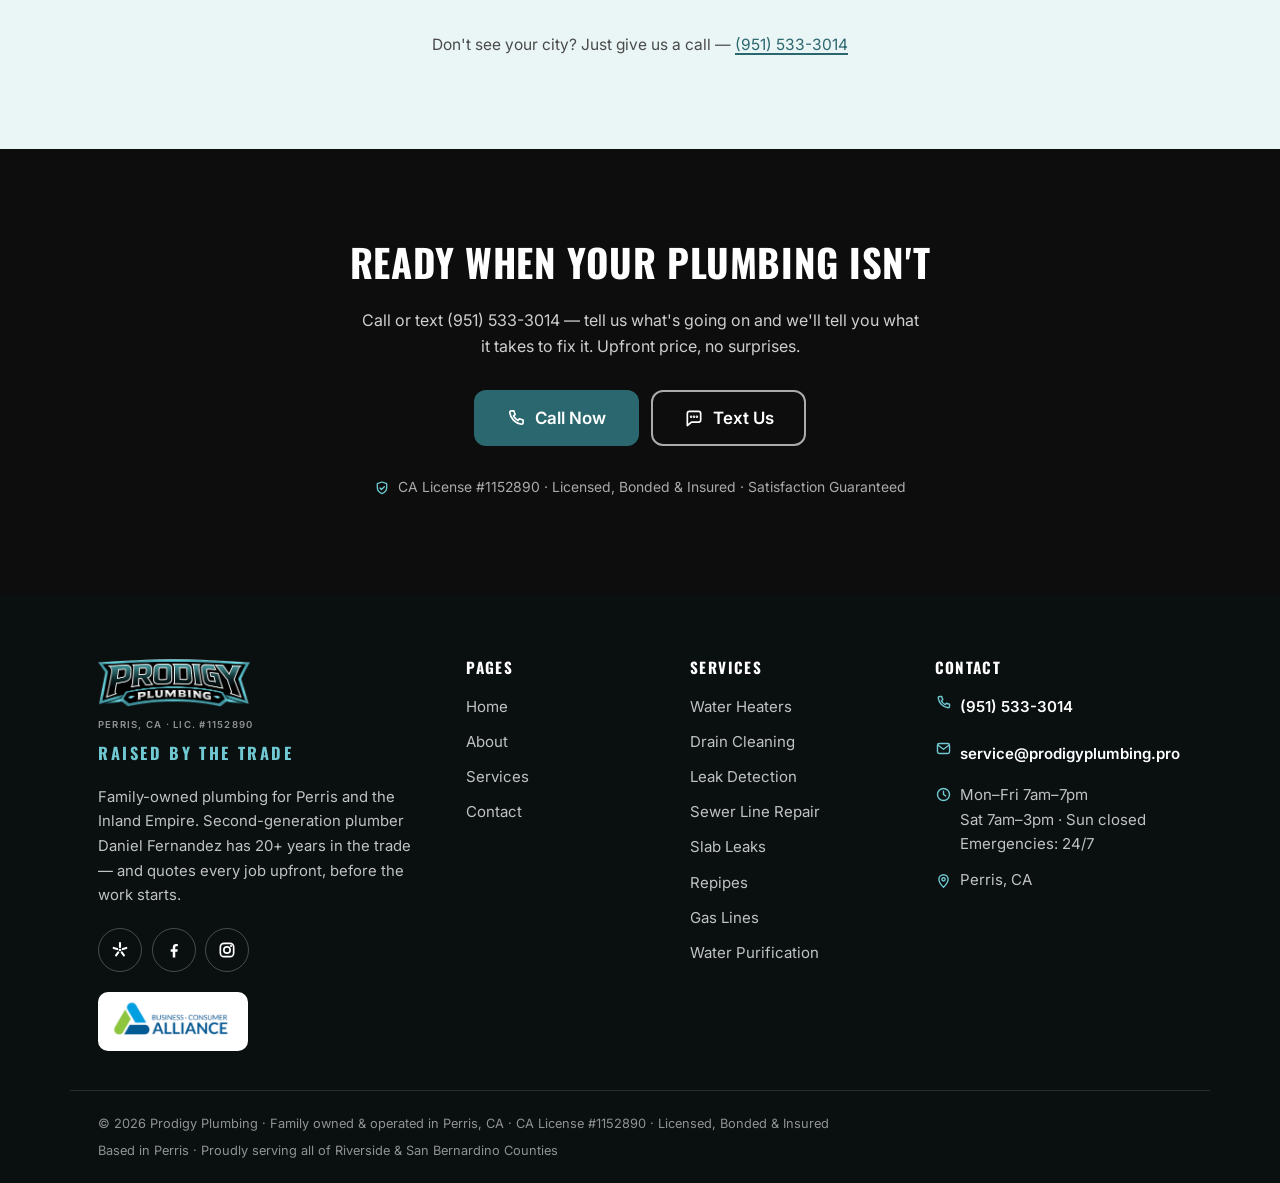
==== commit a60b61db: "Show only the BCA logo in the footer badge Per client, drop the added "A+ Rated" text — the badge is" ====
--- a/index.html
+++ b/index.html
@@ -437,7 +437,6 @@
       </div>
       <div class="bca-badge">
         <img src="assets/bca.png" alt="Business Consumer Alliance logo" width="129" height="45" loading="lazy">
-        <span>A+ Rated</span>
       </div>
     </div>
 
--- a/assets/css/styles.css
+++ b/assets/css/styles.css
@@ -861,15 +861,6 @@
   margin-top: 1.2rem;
 }
 .footer-brand .bca-badge img { display: block; height: 42px; width: auto; }
-.footer-brand .bca-badge span {
-  font-family: var(--font-head);
-  font-weight: 700;
-  font-size: 1.15rem;
-  letter-spacing: 0.04em;
-  color: var(--ink);
-  border-left: 1px solid var(--line);
-  padding-left: 0.85rem;
-}
 .notfound .slogan { margin-top: 2.4rem; opacity: 0.9; }
 
 .social { display: flex; gap: 0.6rem; margin-top: 1.3rem; }
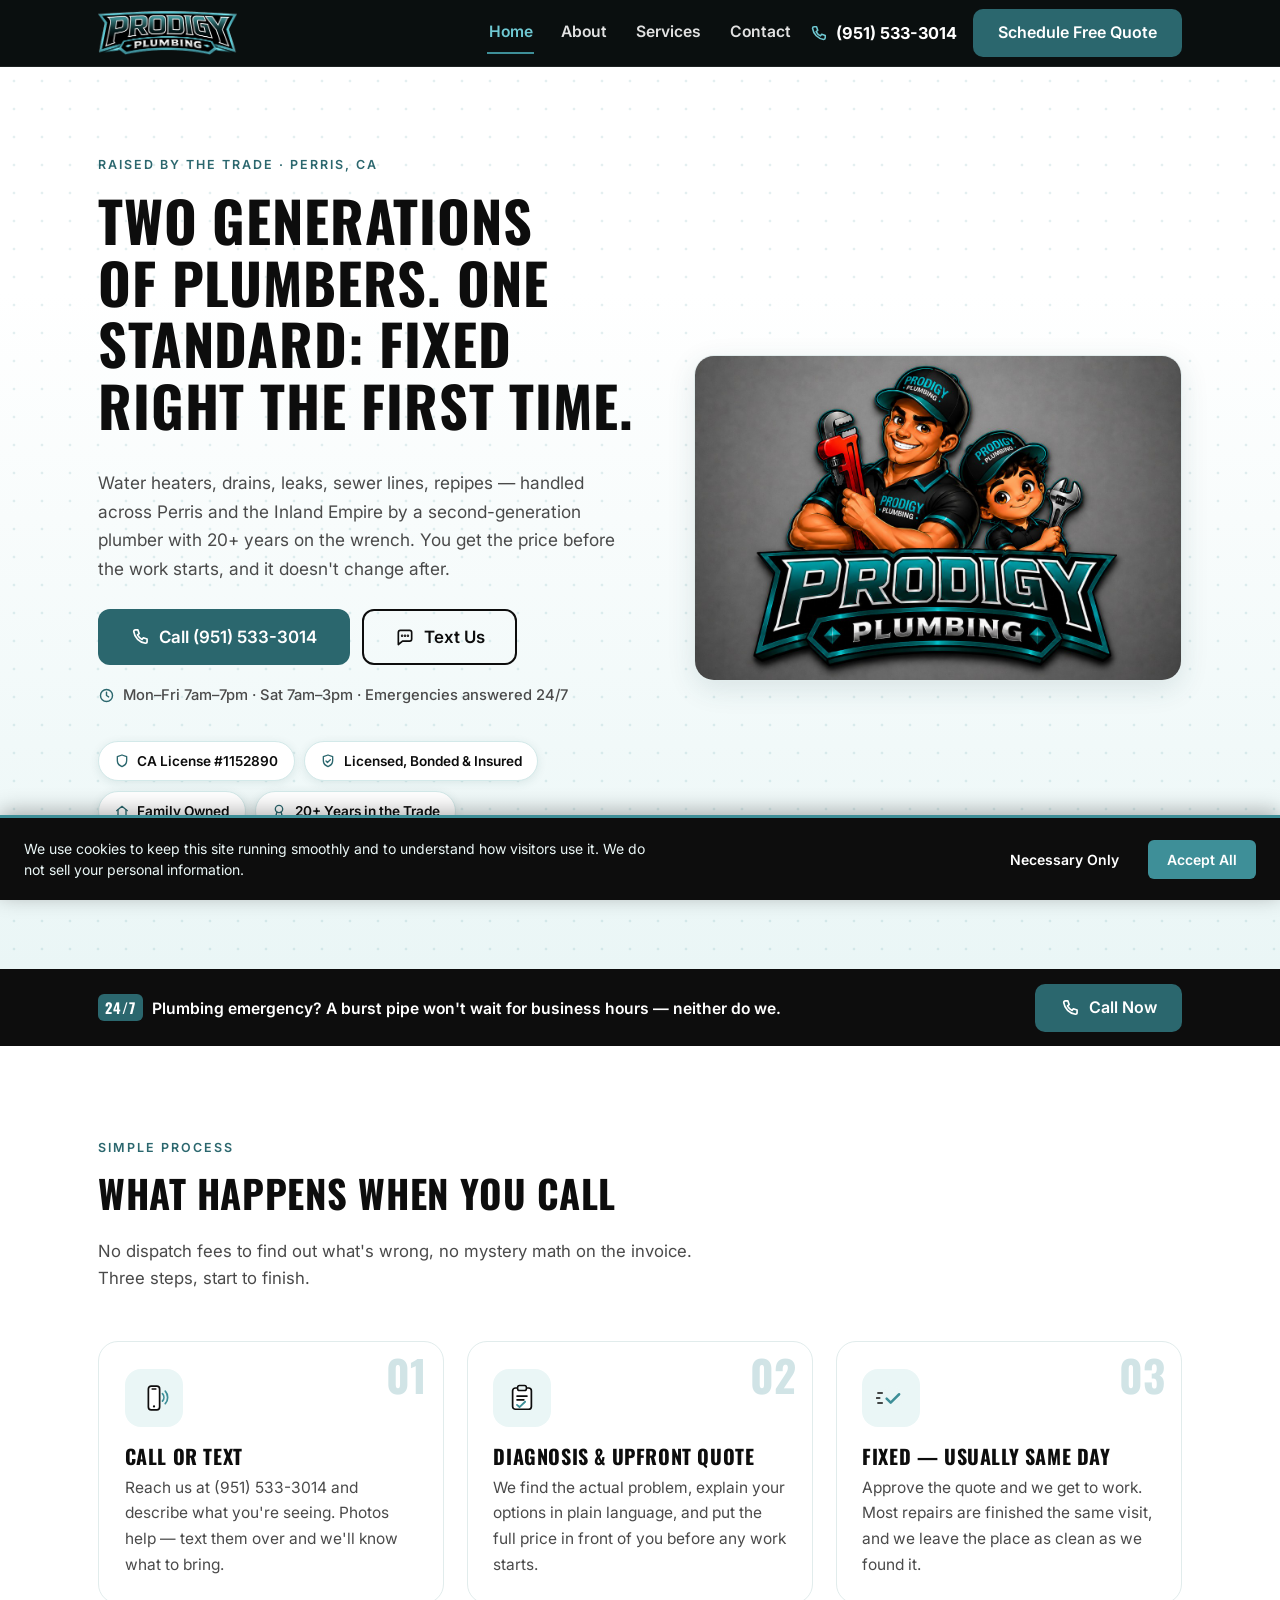
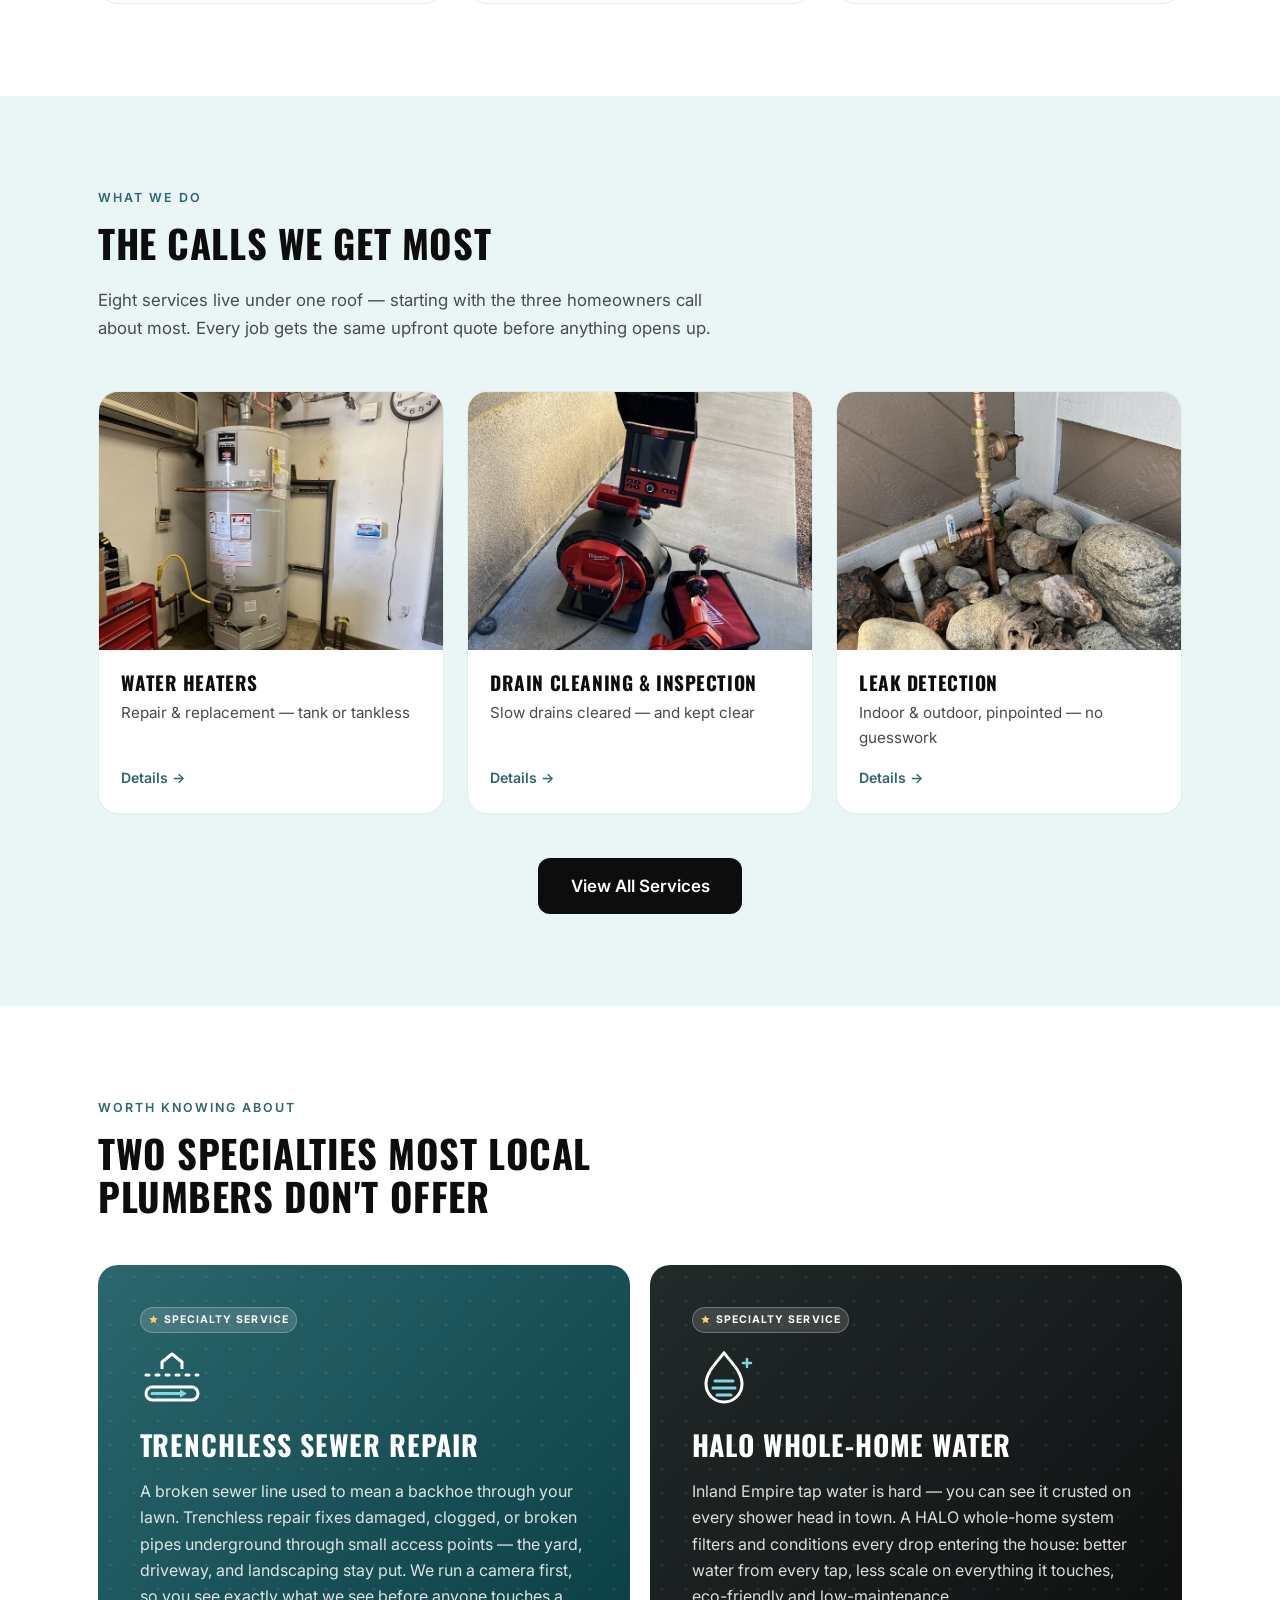
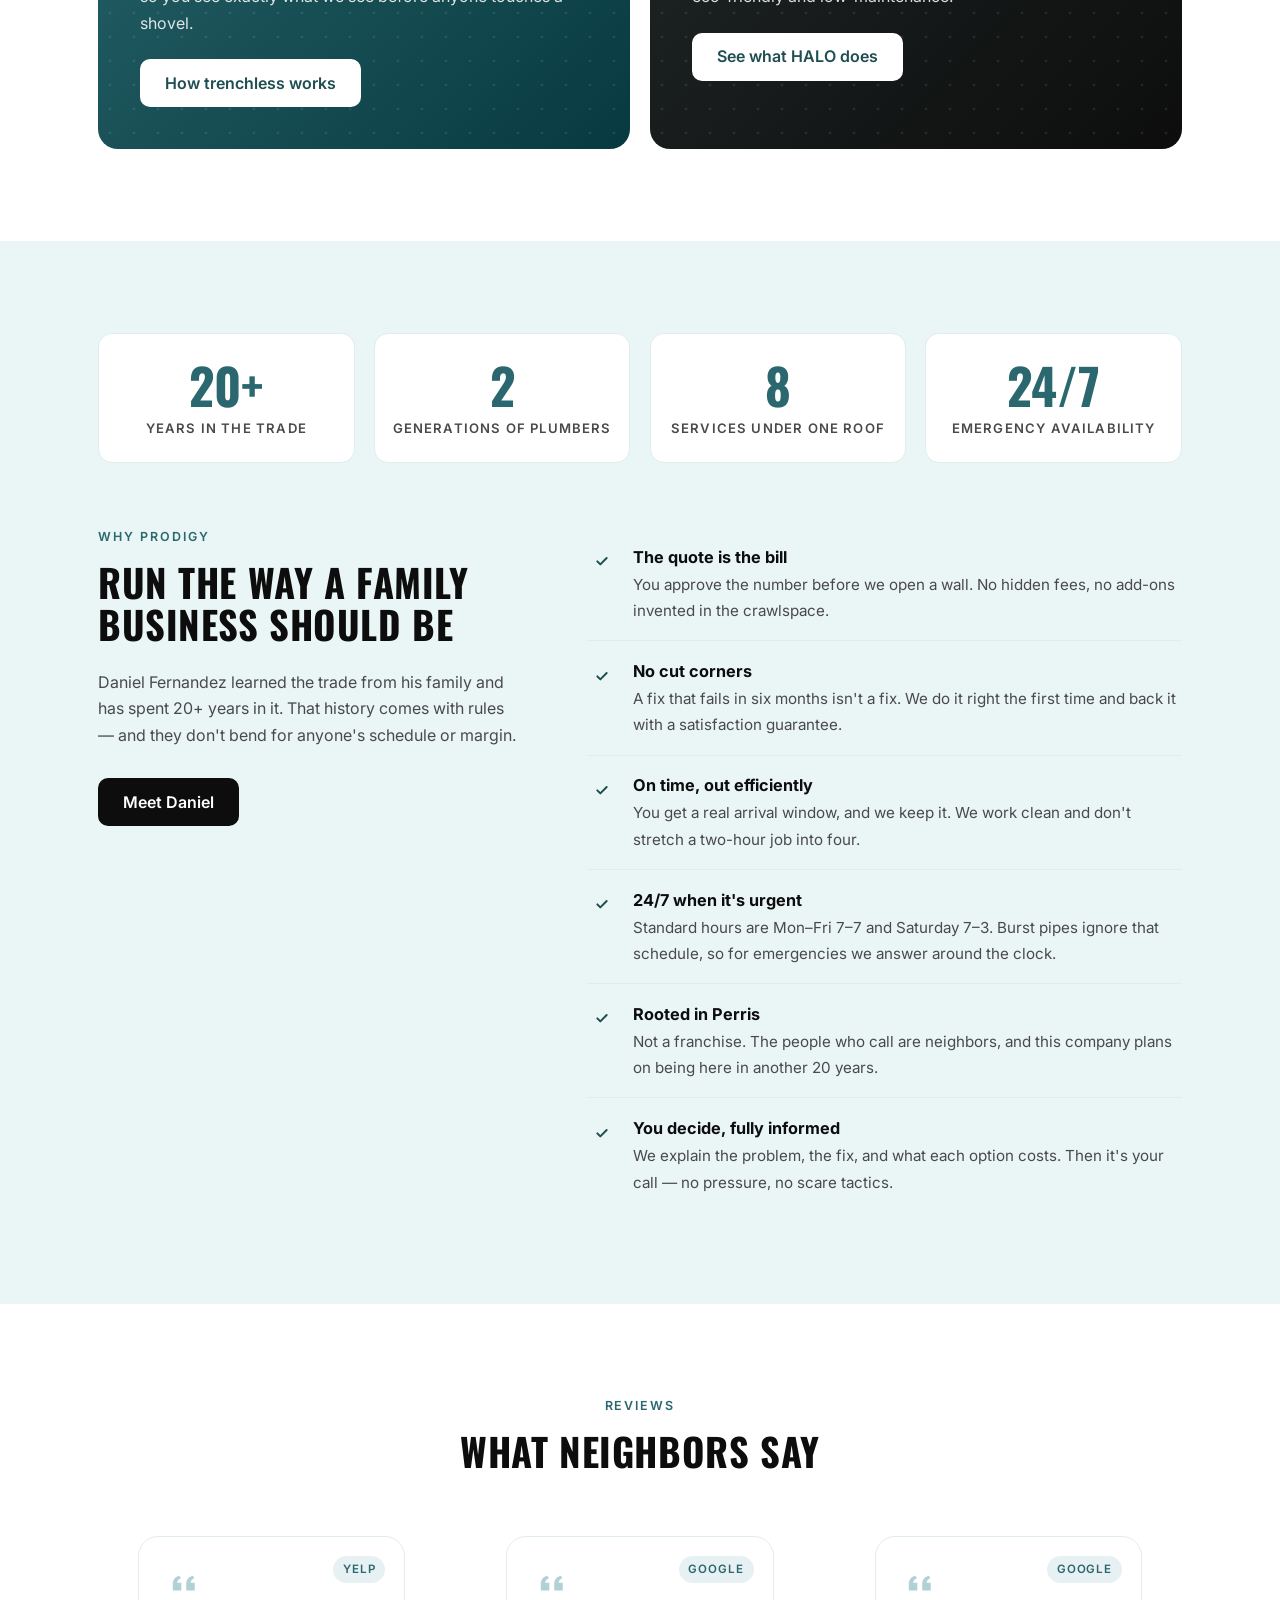
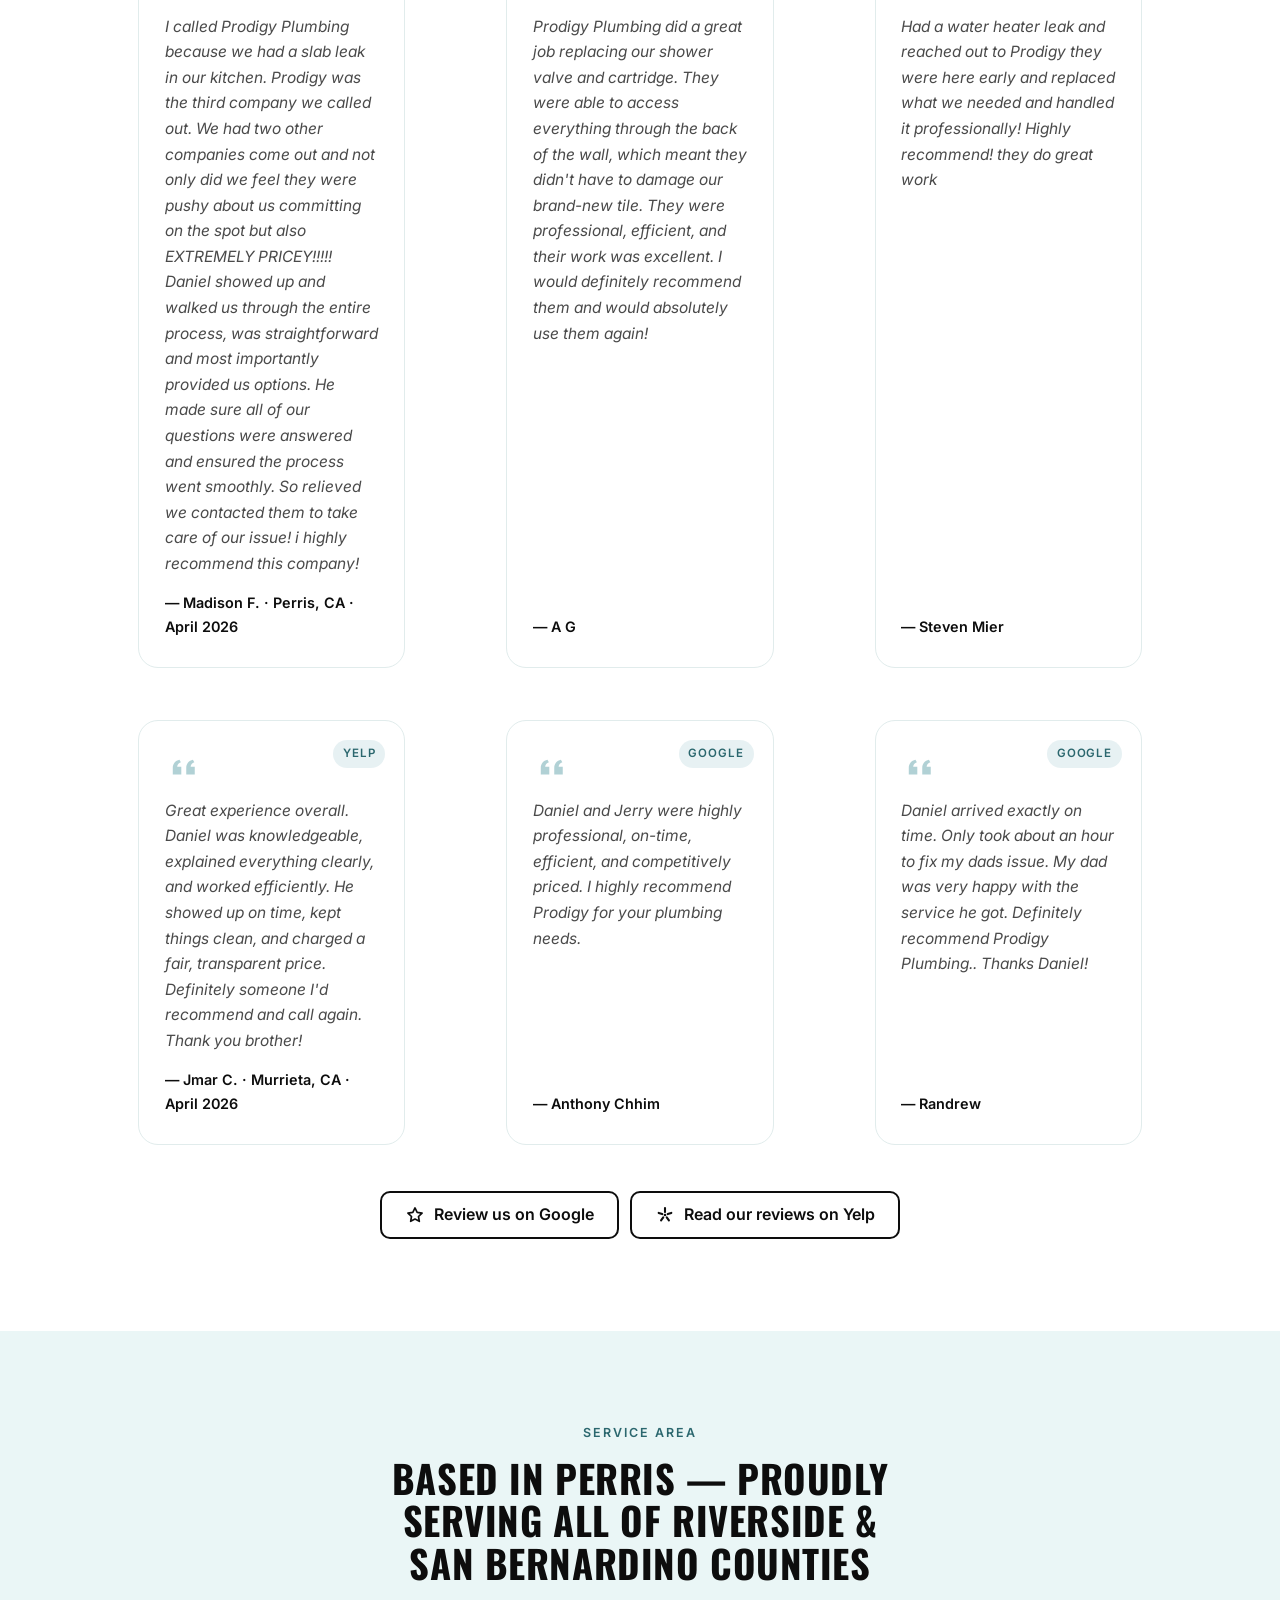
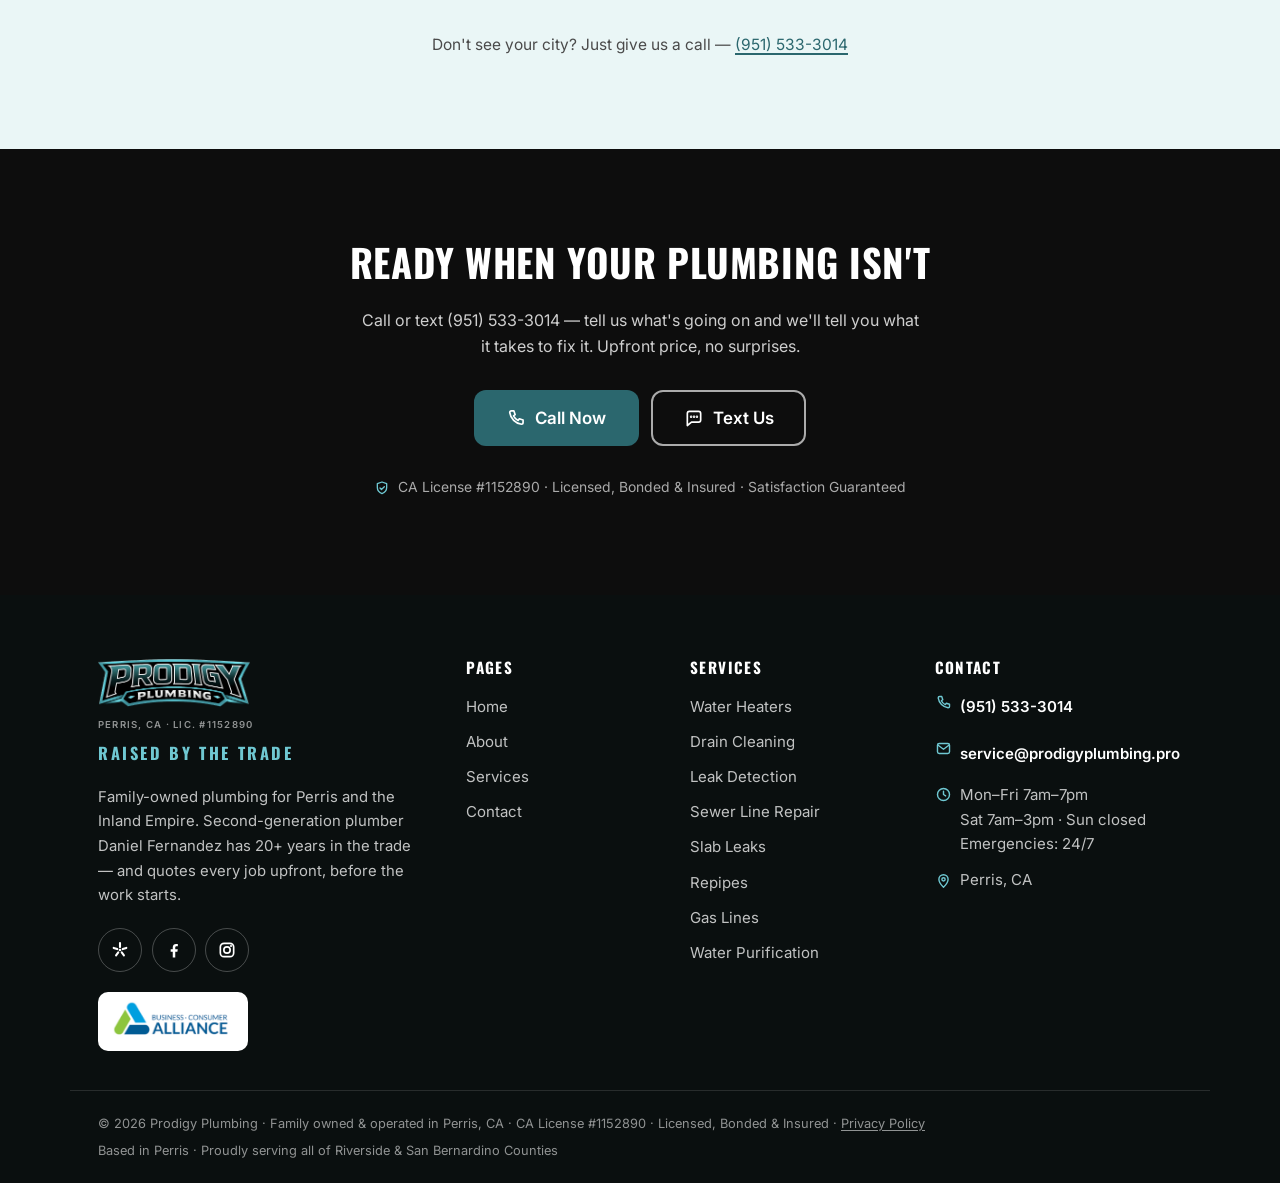
==== commit c531ae19: "Add privacy policy page with subtle footer links New privacy.html reuses the exact site header/foote" ====
--- a/index.html
+++ b/index.html
@@ -474,7 +474,7 @@
   </div>
 
   <div class="container footer-bottom">
-    <p>© 2026 Prodigy Plumbing · Family owned &amp; operated in Perris, CA · CA License #1152890 · Licensed, Bonded &amp; Insured</p>
+    <p>© 2026 Prodigy Plumbing · Family owned &amp; operated in Perris, CA · CA License #1152890 · Licensed, Bonded &amp; Insured · <a href="privacy.html">Privacy Policy</a></p>
     <p>Based in Perris · Proudly serving all of Riverside &amp; San Bernardino Counties</p>
   </div>
 </footer>
--- a/assets/css/styles.css
+++ b/assets/css/styles.css
@@ -909,6 +909,19 @@
 }
 .footer-bottom p { margin: 0 0 0.35rem; }
 .footer-bottom p:last-child { margin: 0; }
+.footer-bottom a { color: inherit; text-decoration: underline; text-underline-offset: 2px; }
+.footer-bottom a:hover, .footer-bottom a:focus { color: var(--white); }
+
+/* ---------- Legal / policy pages ---------- */
+
+.legal { max-width: 46rem; }
+.legal .effective-date { color: var(--teal-ink); font-weight: 600; font-size: 0.95rem; margin-bottom: 1.4rem; }
+.legal h2 { font-size: 1.3rem; margin: 2.2rem 0 0.75rem; }
+.legal p, .legal ul { color: var(--grey); margin: 0 0 1rem; }
+.legal ul { padding-left: 1.3rem; }
+.legal li { margin-bottom: 0.5rem; }
+.legal b { color: var(--ink); }
+.legal a { color: var(--teal-ink); }
 
 @media (min-width: 700px) { .footer-grid { grid-template-columns: 1.5fr 1fr 1fr; } .footer-brand { grid-column: 1 / -1; } }
 @media (min-width: 1020px) {
